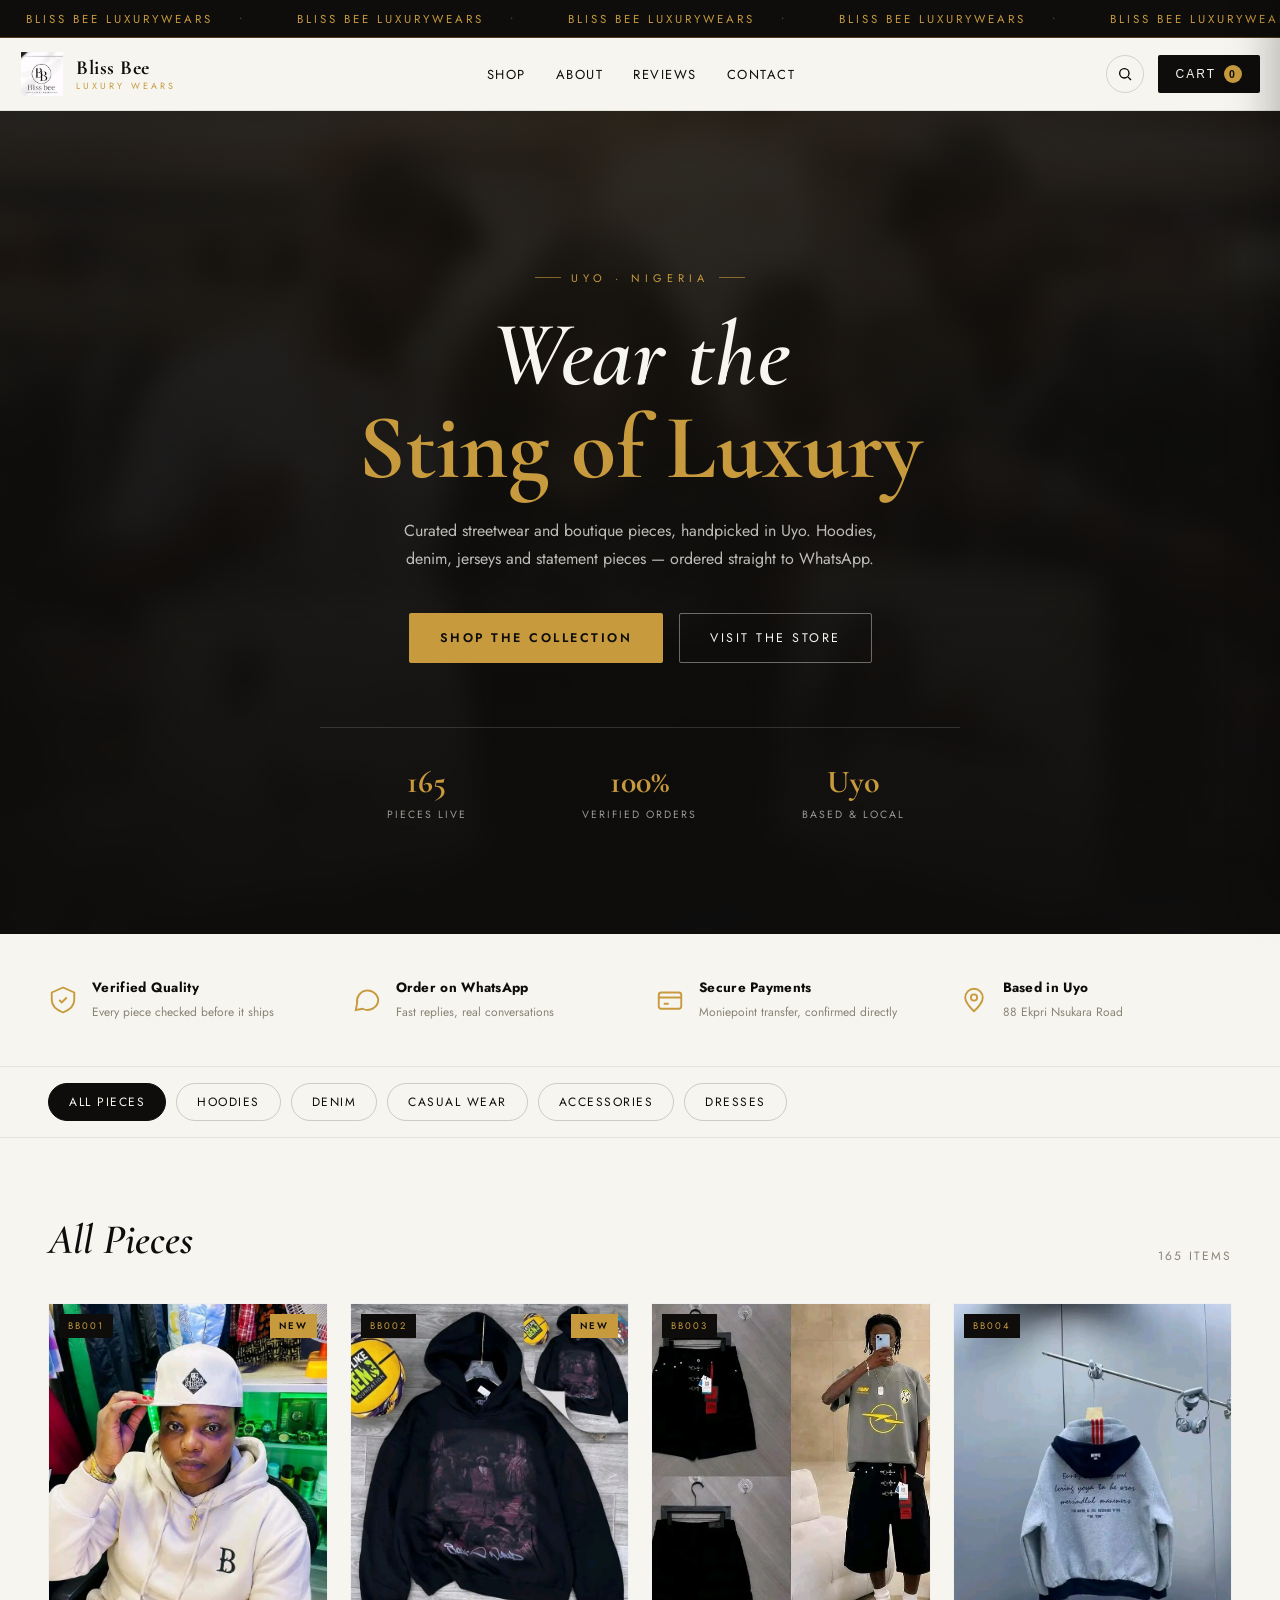
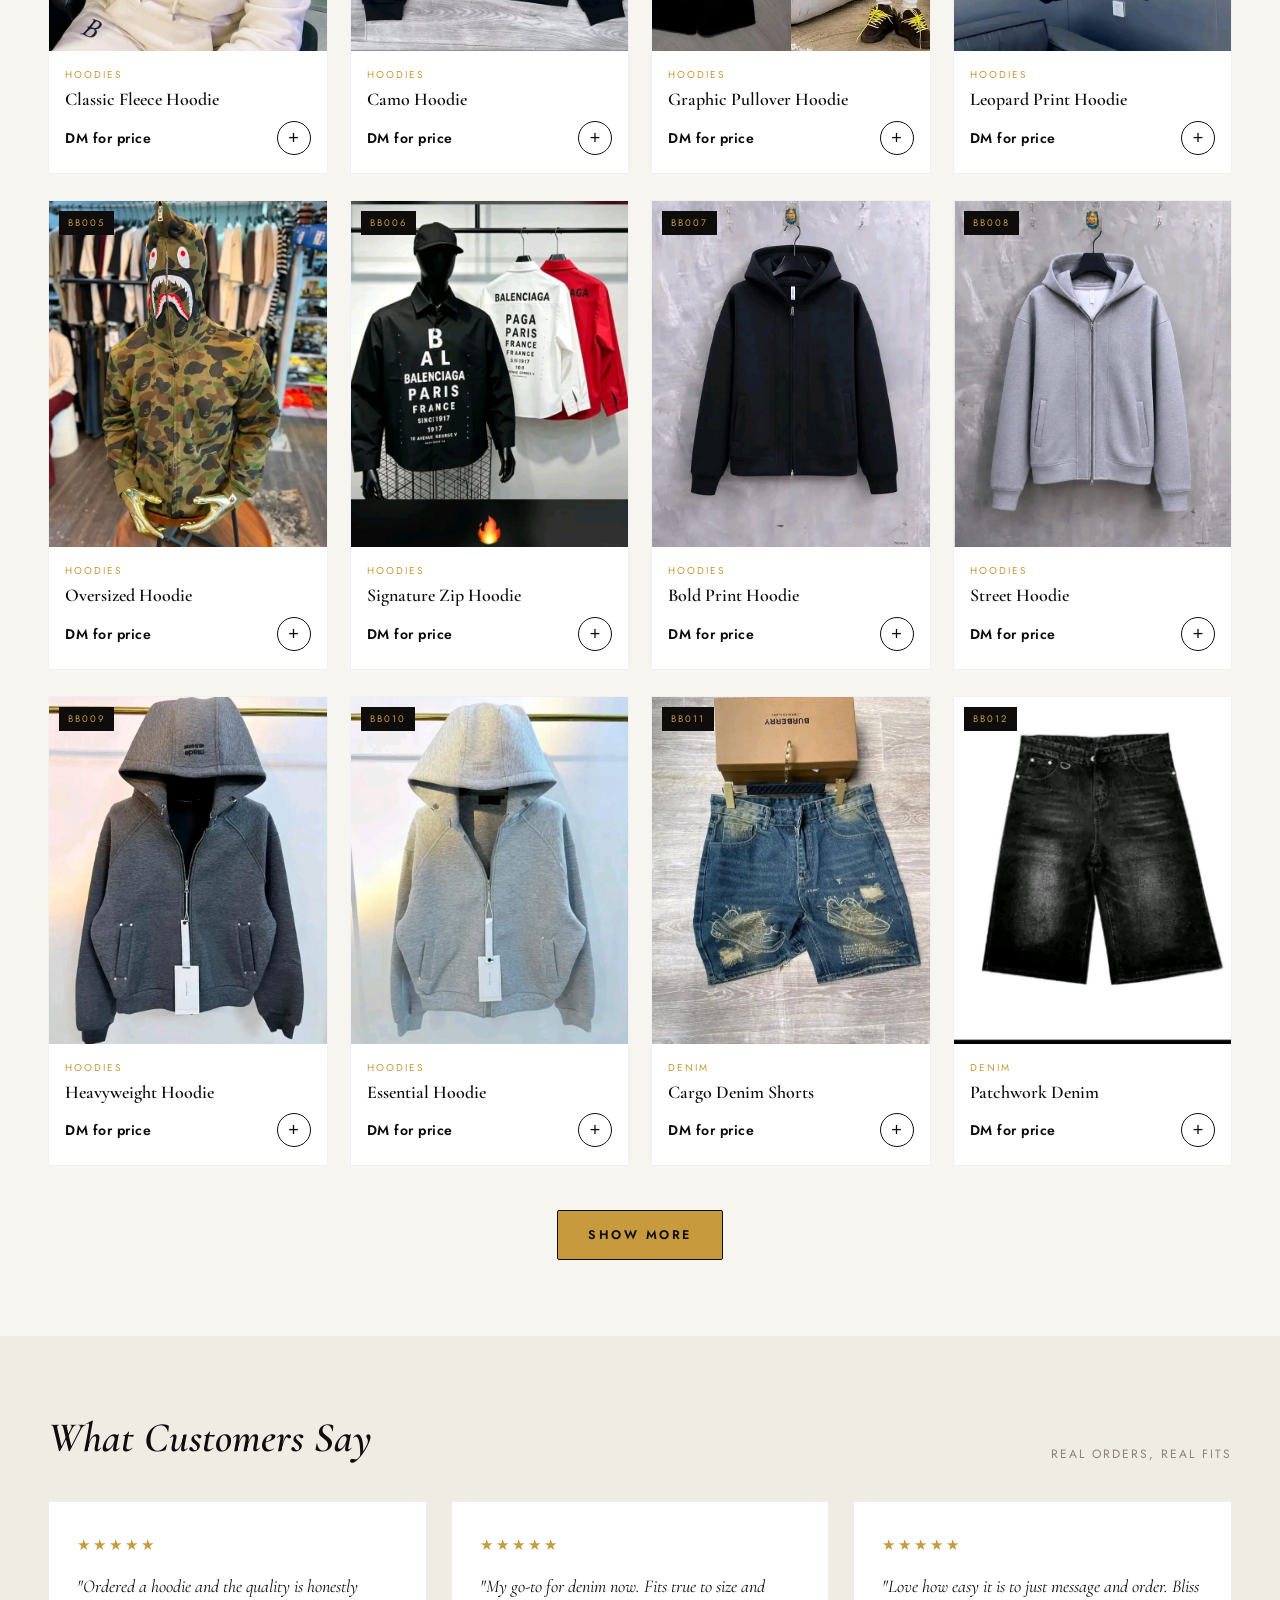
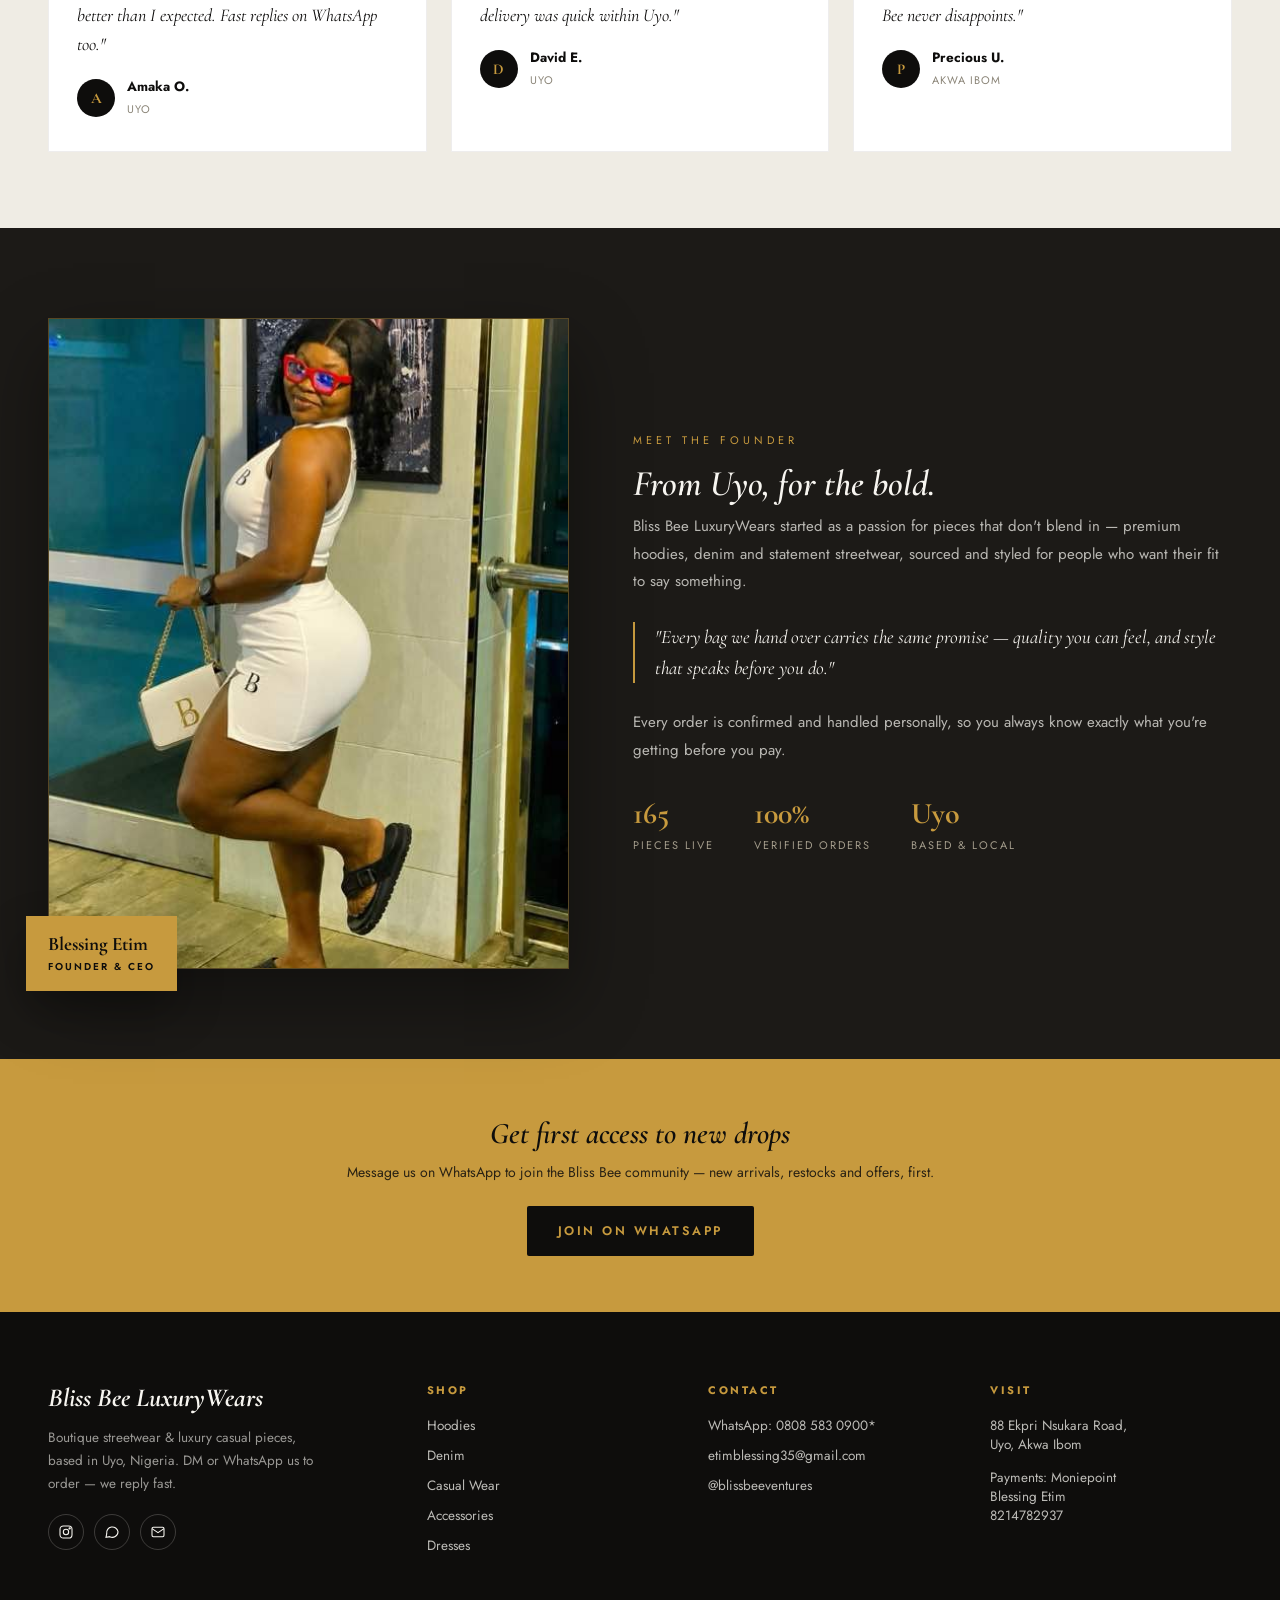
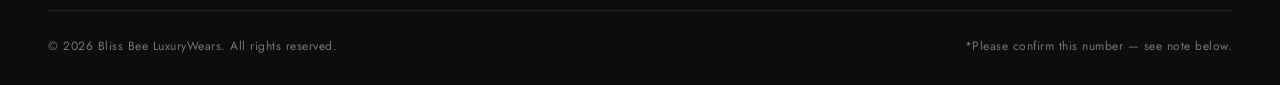
==== index.html @ 6f41b71b "Initial commit — Bliss Bee LuxuryWears site" ====
<!DOCTYPE html>
<html lang="en">
<head>
<meta charset="UTF-8">
<meta name="viewport" content="width=device-width, initial-scale=1.0">
<title>Bliss Bee LuxuryWears &mdash; Uyo</title>
<link rel="preconnect" href="https://fonts.googleapis.com">
<link rel="preconnect" href="https://fonts.gstatic.com" crossorigin>
<link href="https://fonts.googleapis.com/css2?family=Cormorant+Garamond:ital,wght@0,500;0,600;0,700;1,500;1,600&family=Jost:wght@300;400;500;600;700&display=swap" rel="stylesheet">
<style>
  :root{
    --ink:#0E0D0C;
    --charcoal:#1C1A17;
    --bone:#F7F5F0;
    --bone-dim:#EFECE4;
    --gold:#C79A3E;
    --gold-soft:#EFE1BC;
    --gold-bright:#E4C177;
    --sting:#A6362A;
    --line: rgba(199,154,62,0.35);
    --shadow: 0 20px 45px rgba(0,0,0,0.28);
    --shadow-lg: 0 30px 70px rgba(0,0,0,0.4);
    --serif: 'Cormorant Garamond', serif;
    --sans: 'Jost', sans-serif;
  }
  *{box-sizing:border-box; margin:0; padding:0;}
  html{scroll-behavior:smooth;}
  body{
    font-family: var(--sans);
    background: var(--bone);
    color: var(--ink);
    -webkit-font-smoothing: antialiased;
  }
  a{color:inherit; text-decoration:none;}
  img{display:block; max-width:100%;}
  .container{max-width:1240px; margin:0 auto; padding:0 28px;}
  ::selection{background:var(--gold); color:var(--ink);}

  .reveal{opacity:0; transform:translateY(26px); transition:opacity .7s ease, transform .7s ease;}
  .reveal.in{opacity:1; transform:none;}
  @media (prefers-reduced-motion: reduce){ .reveal{opacity:1; transform:none; transition:none;} }

  /* ---------- marquee ---------- */
  .marquee{
    background: var(--ink); color: var(--gold); overflow:hidden; white-space:nowrap;
    border-bottom:1px solid var(--line); position:relative; height:38px; display:flex; align-items:center;
  }
  .marquee__track{ display:inline-flex; animation: scroll 32s linear infinite; }
  .marquee__track span{
    font-size:11.5px; letter-spacing:3px; text-transform:uppercase; padding:0 26px;
    display:inline-flex; align-items:center; gap:26px;
  }
  .marquee__track span::after{content:"\2022"; color:var(--gold); opacity:.6;}
  @keyframes scroll{0%{transform:translateX(0);} 100%{transform:translateX(-50%);}}
  @media (prefers-reduced-motion: reduce){ .marquee__track{animation:none;} }

  /* ---------- header ---------- */
  header{
    position:sticky; top:0; z-index:50;
    background: rgba(247,245,240,0.92); backdrop-filter: blur(10px);
    border-bottom:1px solid rgba(14,13,12,0.08);
  }
  .nav{ display:flex; align-items:center; justify-content:space-between; padding:14px 0; gap:20px; }
  .brand{ display:flex; align-items:center; gap:12px; }
  .brand img{height:44px; width:44px; object-fit:contain;}
  .brand-text{display:flex; flex-direction:column; line-height:1;}
  .brand-text b{ font-family:var(--serif); font-weight:700; font-size:20px; letter-spacing:.5px; }
  .brand-text small{ font-size:9px; letter-spacing:3px; text-transform:uppercase; color:var(--gold); margin-top:3px; }
  .nav-links{ display:flex; gap:30px; list-style:none; font-size:13px; letter-spacing:1.5px; text-transform:uppercase; }
  .nav-links a{position:relative; padding-bottom:4px;}
  .nav-links a::after{
    content:''; position:absolute; left:0; bottom:0; width:0; height:1px; background:var(--gold);
    transition:width .25s ease;
  }
  .nav-links a:hover::after{width:100%;}
  .nav-actions{display:flex; align-items:center; gap:14px;}
  .icon-btn{
    background:none; border:1px solid rgba(14,13,12,0.15); width:38px; height:38px; border-radius:50%;
    display:flex; align-items:center; justify-content:center; cursor:pointer; transition:all .2s ease;
  }
  .icon-btn:hover{border-color:var(--gold); color:var(--gold);}
  .cart-btn{
    position:relative; display:flex; align-items:center; gap:8px;
    background:var(--ink); color:var(--bone); border:none;
    padding:10px 18px; border-radius:2px; cursor:pointer;
    font-size:12px; letter-spacing:2px; text-transform:uppercase; transition: background .2s ease;
  }
  .cart-btn:hover{background:#2b2823;}
  .cart-count{
    background:var(--gold); color:var(--ink); font-weight:700; border-radius:50%;
    width:18px; height:18px; font-size:10.5px; display:flex; align-items:center; justify-content:center;
  }
  .menu-toggle{display:none; background:none; border:none; font-size:22px; cursor:pointer; color:var(--ink);}

  /* search bar */
  .search-bar{
    max-height:0; overflow:hidden; transition:max-height .3s ease; background:var(--ink);
  }
  .search-bar.open{max-height:70px;}
  .search-inner{display:flex; align-items:center; gap:12px; padding:14px 0;}
  .search-inner input{
    flex:1; background:none; border:none; border-bottom:1px solid rgba(247,245,240,0.3);
    color:var(--bone); font-family:var(--serif); font-style:italic; font-size:20px; padding:6px 2px;
  }
  .search-inner input::placeholder{color:rgba(247,245,240,0.4);}
  .search-inner input:focus{outline:none; border-color:var(--gold);}
  .search-inner button{background:none; border:none; color:var(--gold); font-size:13px; letter-spacing:1.5px; text-transform:uppercase; cursor:pointer;}

  /* ---------- hero ---------- */
  .hero{
    position:relative; color: var(--bone); padding:150px 0 110px; overflow:hidden; text-align:center;
    background: var(--ink);
  }
  .hero-bg{
    position:absolute; inset:0; background-size:cover; background-position:center 30%;
    opacity:.55; filter:saturate(0.9);
  }
  .hero-scrim{
    position:absolute; inset:0;
    background: linear-gradient(180deg, rgba(14,13,12,0.55) 0%, rgba(14,13,12,0.78) 55%, rgba(14,13,12,0.96) 100%),
                radial-gradient(circle at 50% 0%, rgba(199,154,62,0.16), transparent 55%);
  }
  .hero-content{position:relative;}
  .hero-eyebrow{
    font-size:11px; letter-spacing:5px; text-transform:uppercase; color:var(--gold); margin-bottom:22px;
    display:inline-flex; align-items:center; gap:10px;
  }
  .hero-eyebrow::before, .hero-eyebrow::after{content:''; width:26px; height:1px; background:var(--gold); opacity:.6;}
  .hero h1{
    font-family:var(--serif); font-weight:600; font-style:italic; font-size:clamp(44px, 8.5vw, 92px);
    line-height:1.02; margin-bottom:22px;
  }
  .hero h1 em{ font-style:normal; font-weight:700; color:var(--gold); display:block; }
  .hero p{ max-width:500px; margin:0 auto 40px; color:rgba(247,245,240,0.75); font-size:16px; line-height:1.75; }
  .hero-cta{ display:inline-flex; gap:16px; flex-wrap:wrap; justify-content:center; margin-bottom:64px; }
  .btn{
    display:inline-flex; align-items:center; gap:10px; padding:15px 30px; font-size:12.5px;
    letter-spacing:2.5px; text-transform:uppercase; border-radius:2px; cursor:pointer;
    border:1px solid transparent; transition:all .25s ease; font-family:var(--sans);
  }
  .btn-gold{background:var(--gold); color:var(--ink); font-weight:600;}
  .btn-gold:hover{background:var(--gold-bright); transform:translateY(-2px); box-shadow:0 12px 30px rgba(199,154,62,0.35);}
  .btn-ghost{border-color:rgba(247,245,240,0.4); color:var(--bone);}
  .btn-ghost:hover{border-color:var(--gold); color:var(--gold);}

  .hero-stats{
    display:flex; justify-content:center; gap:0; flex-wrap:wrap; max-width:640px; margin:0 auto;
    border-top:1px solid rgba(247,245,240,0.15); padding-top:34px;
  }
  .hero-stats div{ flex:1; min-width:140px; padding:0 18px; }
  .hero-stats b{ display:block; font-family:var(--serif); font-size:32px; color:var(--gold); }
  .hero-stats span{ font-size:10.5px; letter-spacing:2px; text-transform:uppercase; color:rgba(247,245,240,0.6); }

  /* ---------- feature strip ---------- */
  .features{ background:var(--bone); border-bottom:1px solid rgba(14,13,12,0.08); padding:44px 0; }
  .feat-grid{ display:grid; grid-template-columns:repeat(4,1fr); gap:30px; }
  .feat{ display:flex; align-items:center; gap:14px; }
  .feat svg{ flex:0 0 auto; width:30px; height:30px; color:var(--gold); }
  .feat b{ display:block; font-size:13.5px; letter-spacing:.3px; margin-bottom:2px; }
  .feat span{ font-size:12px; color:#8a8477; }

  /* ---------- category strip ---------- */
  .cat-strip{ background:var(--bone); border-bottom:1px solid rgba(14,13,12,0.08); position:sticky; top:65px; z-index:40; }
  .cat-scroll{ display:flex; gap:10px; overflow-x:auto; padding:16px 0; scrollbar-width:none; }
  .cat-scroll::-webkit-scrollbar{display:none;}
  .pill{
    flex:0 0 auto; padding:9px 20px; border:1px solid rgba(14,13,12,0.18); border-radius:30px;
    font-size:12px; letter-spacing:1.5px; text-transform:uppercase; cursor:pointer; background:transparent;
    color:var(--ink); transition:all .2s ease; white-space:nowrap; font-family:var(--sans);
  }
  .pill.active, .pill:hover{background:var(--ink); border-color:var(--ink); color:var(--bone);}

  /* ---------- sections ---------- */
  .section{padding:76px 0;}
  .section-head{ display:flex; align-items:flex-end; justify-content:space-between; margin-bottom:38px; flex-wrap:wrap; gap:14px; }
  .section-head h2{ font-family:var(--serif); font-style:italic; font-weight:600; font-size:clamp(28px,4vw,42px); }
  .section-head span{ font-size:12px; letter-spacing:2px; text-transform:uppercase; color:#8a8477; }

  /* ---------- product grid ---------- */
  .grid{ display:grid; grid-template-columns:repeat(auto-fill, minmax(240px,1fr)); gap:26px 22px; }
  .card{
    background:#fff; position:relative; cursor:pointer; border:1px solid rgba(14,13,12,0.06);
    transition: transform .25s ease, box-shadow .25s ease;
  }
  .card:hover{transform:translateY(-6px); box-shadow:var(--shadow); border-color:var(--line);}
  .card-img{ aspect-ratio: 4/5; overflow:hidden; background:#eee; position:relative; }
  .card-img img{width:100%; height:100%; object-fit:cover; transition:transform .5s ease;}
  .card:hover .card-img img{transform:scale(1.06);}
  .tag{
    position:absolute; top:10px; left:10px; background:var(--ink); color:var(--gold); font-size:9.5px;
    letter-spacing:2px; padding:5px 9px; text-transform:uppercase;
  }
  .tag-new{
    position:absolute; top:10px; right:10px; background:var(--gold); color:var(--ink); font-size:9.5px;
    letter-spacing:2px; padding:5px 9px; text-transform:uppercase; font-weight:600;
  }
  .quick-view{
    position:absolute; bottom:0; left:0; right:0; background:rgba(14,13,12,0.88); color:var(--bone);
    text-align:center; padding:11px; font-size:11px; letter-spacing:2px; text-transform:uppercase;
    transform:translateY(100%); transition:transform .3s ease;
  }
  .card:hover .quick-view{transform:translateY(0);}
  .card-body{padding:16px 16px 18px;}
  .card-cat{font-size:10px; letter-spacing:2px; text-transform:uppercase; color:var(--gold); margin-bottom:6px;}
  .card-name{font-family:var(--serif); font-weight:600; font-size:18px; margin-bottom:10px; line-height:1.25;}
  .card-foot{display:flex; align-items:center; justify-content:space-between;}
  .price{font-size:14px; font-weight:600; letter-spacing:.5px;}
  .add-btn{
    border:1px solid var(--ink); background:none; color:var(--ink); width:34px; height:34px;
    border-radius:50%; font-size:18px; cursor:pointer; display:flex; align-items:center;
    justify-content:center; line-height:1; transition: all .2s ease;
  }
  .add-btn:hover{background:var(--ink); color:var(--bone);}
  .empty-msg{ grid-column:1/-1; text-align:center; padding:60px 20px; color:#8a8477; font-family:var(--serif); font-style:italic; font-size:20px; }
  .load-more-wrap{ text-align:center; margin-top:44px; }

  /* ---------- testimonials ---------- */
  .testimonials{ background:var(--bone-dim); }
  .test-grid{ display:grid; grid-template-columns:repeat(3,1fr); gap:24px; }
  .test-card{ background:#fff; padding:32px 28px; border:1px solid rgba(14,13,12,0.07); position:relative; }
  .stars{ color:var(--gold); font-size:15px; letter-spacing:3px; margin-bottom:16px; }
  .test-card p{ font-family:var(--serif); font-style:italic; font-size:18px; line-height:1.6; margin-bottom:18px; }
  .test-who{ display:flex; align-items:center; gap:12px; }
  .test-avatar{
    width:38px; height:38px; border-radius:50%; background:var(--ink); color:var(--gold);
    display:flex; align-items:center; justify-content:center; font-family:var(--serif); font-weight:700; font-size:15px;
  }
  .test-who b{display:block; font-size:13.5px;}
  .test-who span{font-size:11px; color:#8a8477; text-transform:uppercase; letter-spacing:1px;}

  /* ---------- about / CEO ---------- */
  .about{ background:var(--charcoal); color:var(--bone); padding:90px 0; }
  .about-grid{ display:grid; grid-template-columns:1fr 1.15fr; gap:64px; align-items:center; }
  .ceo-photo-wrap{ position:relative; }
  .ceo-photo{
    width:100%; aspect-ratio:4/5; object-fit:cover; border:1px solid var(--line);
    box-shadow: var(--shadow-lg);
  }
  .ceo-badge{
    position:absolute; bottom:-22px; left:-22px; background:var(--gold); color:var(--ink);
    padding:16px 22px; font-family:var(--serif); box-shadow:var(--shadow);
  }
  .ceo-badge b{display:block; font-size:19px;}
  .ceo-badge span{ font-size:10px; letter-spacing:2px; text-transform:uppercase; font-family:var(--sans); font-weight:600; }
  .about h3{font-family:var(--serif); font-style:italic; font-weight:600; font-size:36px; margin-bottom:8px;}
  .about .eyebrow{ font-size:11px; letter-spacing:4px; text-transform:uppercase; color:var(--gold); margin-bottom:14px; display:block; }
  .about p{color:rgba(247,245,240,0.72); line-height:1.85; font-size:15px; margin-bottom:16px;}
  .ceo-quote{
    border-left:2px solid var(--gold); padding-left:20px; margin:26px 0; font-family:var(--serif);
    font-style:italic; font-size:19px; line-height:1.6; color:var(--bone);
  }
  .about-stats{display:flex; gap:40px; margin-top:30px; flex-wrap:wrap;}
  .about-stats div b{display:block; font-family:var(--serif); font-size:30px; color:var(--gold);}
  .about-stats div span{font-size:11px; letter-spacing:2px; text-transform:uppercase; color:#a49d8c;}

  /* ---------- newsletter cta ---------- */
  .cta-strip{ background:var(--gold); color:var(--ink); padding:56px 0; text-align:center; }
  .cta-strip h3{ font-family:var(--serif); font-style:italic; font-weight:600; font-size:30px; margin-bottom:10px; }
  .cta-strip p{ font-size:14px; margin-bottom:24px; opacity:.85; }
  .cta-strip .btn-gold{ background:var(--ink); color:var(--gold); }
  .cta-strip .btn-gold:hover{ background:#2b2823; box-shadow:0 12px 30px rgba(14,13,12,0.3); }

  /* ---------- footer ---------- */
  footer{background:var(--ink); color:var(--bone); padding:70px 0 30px;}
  .footer-grid{ display:grid; grid-template-columns:1.4fr 1fr 1fr 1fr; gap:40px; padding-bottom:44px; border-bottom:1px solid rgba(247,245,240,0.1); }
  .footer-brand b{font-family:var(--serif); font-style:italic; font-size:26px;}
  .footer-brand p{color:rgba(247,245,240,0.6); font-size:13.5px; line-height:1.7; margin-top:14px; max-width:280px;}
  .social-row{ display:flex; gap:10px; margin-top:18px; }
  .social-row a{
    width:36px; height:36px; border:1px solid rgba(247,245,240,0.2); border-radius:50%;
    display:flex; align-items:center; justify-content:center; transition:all .2s ease;
  }
  .social-row a:hover{ border-color:var(--gold); color:var(--gold); }
  footer h4{font-size:11px; letter-spacing:2.5px; text-transform:uppercase; color:var(--gold); margin-bottom:18px;}
  footer ul{list-style:none;}
  footer li{margin-bottom:11px; font-size:13.5px; color:rgba(247,245,240,0.75);}
  footer li a:hover{color:var(--gold);}
  .foot-bottom{ padding-top:26px; display:flex; justify-content:space-between; flex-wrap:wrap; gap:10px; font-size:12px; color:rgba(247,245,240,0.45); letter-spacing:.5px; }

  /* ---------- cart drawer ---------- */
  .overlay{ position:fixed; inset:0; background:rgba(14,13,12,0.55); opacity:0; pointer-events:none; transition:opacity .3s ease; z-index:90; }
  .overlay.show{opacity:1; pointer-events:auto;}
  .drawer{
    position:fixed; top:0; right:0; height:100%; width:min(420px, 92vw); background:var(--bone); z-index:95;
    transform:translateX(100%); transition:transform .35s cubic-bezier(.4,0,.2,1);
    display:flex; flex-direction:column; box-shadow:-10px 0 40px rgba(0,0,0,0.25);
  }
  .drawer.show{transform:translateX(0);}
  .drawer-head{ display:flex; align-items:center; justify-content:space-between; padding:22px 24px; border-bottom:1px solid rgba(14,13,12,0.1); }
  .drawer-head h3{font-family:var(--serif); font-style:italic; font-size:24px;}
  .drawer-head button{background:none; border:none; font-size:24px; cursor:pointer; color:var(--ink);}
  .drawer-body{flex:1; overflow-y:auto; padding:18px 24px;}
  .cart-item{display:flex; gap:14px; padding:16px 0; border-bottom:1px solid rgba(14,13,12,0.08);}
  .cart-item img{width:70px; height:88px; object-fit:cover; flex:0 0 auto;}
  .ci-info{flex:1; display:flex; flex-direction:column; gap:6px;}
  .ci-info b{font-family:var(--serif); font-size:16px;}
  .ci-info .ci-cat{font-size:10px; letter-spacing:1.5px; text-transform:uppercase; color:var(--gold);}
  .qty-row{display:flex; align-items:center; gap:10px; margin-top:4px;}
  .qty-row button{ width:24px; height:24px; border:1px solid rgba(14,13,12,0.25); background:none; cursor:pointer; font-size:14px; border-radius:50%; }
  .remove-link{font-size:11px; text-decoration:underline; color:#8a8477; cursor:pointer; margin-top:6px;}
  .drawer-empty{padding:60px 10px; text-align:center; color:#8a8477;}
  .drawer-empty p{font-family:var(--serif); font-style:italic; font-size:20px; margin-bottom:8px;}
  .drawer-foot{padding:22px 24px; border-top:1px solid rgba(14,13,12,0.1);}
  .drawer-foot .row{display:flex; justify-content:space-between; margin-bottom:16px; font-size:14px;}
  .drawer-foot .row b{font-size:18px; font-family:var(--serif);}
  .drawer-foot .note{font-size:11.5px; color:#8a8477; margin-bottom:16px; line-height:1.6;}
  .checkout-btn{
    width:100%; background:#25D366; color:#fff; border:none; padding:15px; font-size:13px;
    letter-spacing:2px; text-transform:uppercase; border-radius:3px; cursor:pointer;
    display:flex; align-items:center; justify-content:center; gap:10px; font-family:var(--sans); font-weight:600;
  }
  .checkout-btn:hover{background:#1ebe5a;}

  /* ---------- quick view modal ---------- */
  .qv-overlay{
    position:fixed; inset:0; background:rgba(14,13,12,0.72); z-index:110; opacity:0; pointer-events:none;
    transition:opacity .3s ease; display:flex; align-items:center; justify-content:center; padding:24px;
  }
  .qv-overlay.show{opacity:1; pointer-events:auto;}
  .qv-modal{
    background:var(--bone); max-width:820px; width:100%; max-height:88vh; overflow:auto;
    display:grid; grid-template-columns:1fr 1fr; box-shadow:var(--shadow-lg); position:relative;
    transform:scale(.96); transition:transform .3s ease;
  }
  .qv-overlay.show .qv-modal{transform:scale(1);}
  .qv-modal img{width:100%; height:100%; object-fit:cover; min-height:320px;}
  .qv-info{padding:38px 34px; display:flex; flex-direction:column;}
  .qv-close{ position:absolute; top:16px; right:16px; background:rgba(14,13,12,0.8); color:var(--bone); border:none; width:34px; height:34px; border-radius:50%; font-size:20px; cursor:pointer; z-index:2;}
  .qv-cat{font-size:11px; letter-spacing:2px; text-transform:uppercase; color:var(--gold); margin-bottom:10px;}
  .qv-name{font-family:var(--serif); font-weight:600; font-size:30px; margin-bottom:14px; line-height:1.2;}
  .qv-price{font-size:20px; font-weight:600; margin-bottom:20px;}
  .qv-id{font-size:12px; color:#8a8477; margin-bottom:20px;}
  .qv-desc{font-size:14px; line-height:1.8; color:#5c584f; margin-bottom:28px;}
  .qv-actions{display:flex; gap:12px; margin-top:auto;}
  .qv-actions .btn{flex:1; justify-content:center; color:var(--ink); border-color:var(--ink);}
  .qv-actions .btn-gold{border-color:var(--gold);}

  /* back to top */
  .totop{
    position:fixed; bottom:26px; right:26px; width:46px; height:46px; border-radius:50%;
    background:var(--ink); color:var(--gold); border:none; cursor:pointer; z-index:60;
    display:flex; align-items:center; justify-content:center; font-size:18px; opacity:0; pointer-events:none;
    transition:opacity .3s ease, transform .2s ease; box-shadow:var(--shadow);
  }
  .totop.show{opacity:1; pointer-events:auto;}
  .totop:hover{transform:translateY(-3px);}

  @media (max-width: 860px){
    .nav-links{display:none;}
    .menu-toggle{display:block;}
    .about-grid{grid-template-columns:1fr; gap:60px;}
    .ceo-photo-wrap{max-width:320px; margin:0 auto;}
    .footer-grid{grid-template-columns:1fr 1fr; gap:30px;}
    .feat-grid{grid-template-columns:1fr 1fr;}
    .test-grid{grid-template-columns:1fr;}
    .qv-modal{grid-template-columns:1fr;}
    .qv-modal img{min-height:240px;}
  }
  @media (max-width: 480px){
    .footer-grid{grid-template-columns:1fr;}
    .grid{grid-template-columns:repeat(auto-fill, minmax(150px,1fr)); gap:14px;}
    .cat-strip{top:60px;}
    .feat-grid{grid-template-columns:1fr;}
  }
  :focus-visible{outline:2px solid var(--gold); outline-offset:2px;}
</style>
</head>
<body>

<div class="marquee"><div class="marquee__track" id="marqueeTrack"></div></div>

<header>
  <div class="container nav">
    <div class="brand">
      <img src="assets/logo.png" alt="Bliss Bee LuxuryWears logo">
      <div class="brand-text"><b>Bliss Bee</b><small>Luxury Wears</small></div>
    </div>
    <ul class="nav-links">
      <li><a href="#shop">Shop</a></li>
      <li><a href="#about">About</a></li>
      <li><a href="#testimonials">Reviews</a></li>
      <li><a href="#contact">Contact</a></li>
    </ul>
    <div class="nav-actions">
      <button class="icon-btn" id="searchToggle" aria-label="Search">
        <svg width="16" height="16" viewBox="0 0 24 24" fill="none" stroke="currentColor" stroke-width="2"><circle cx="11" cy="11" r="7"/><path d="m21 21-4.3-4.3"/></svg>
      </button>
      <button class="cart-btn" id="cartOpenBtn">Cart <span class="cart-count" id="cartCount">0</span></button>
      <button class="menu-toggle" id="menuToggle" aria-label="Menu">&#9776;</button>
    </div>
  </div>
  <div class="search-bar" id="searchBar">
    <div class="container search-inner">
      <input type="text" id="searchInput" placeholder="Search hoodies, denim, dresses...">
      <button id="searchClose">Close</button>
    </div>
  </div>
</header>

<section class="hero">
  <div class="hero-bg" style="background-image:url('assets/brand/hero-bg.jpg');"></div>
  <div class="hero-scrim"></div>
  <div class="container hero-content">
    <div class="hero-eyebrow">Uyo &middot; Nigeria</div>
    <h1>Wear the<br><em>Sting of Luxury</em></h1>
    <p>Curated streetwear and boutique pieces, handpicked in Uyo. Hoodies, denim, jerseys and statement pieces &mdash; ordered straight to WhatsApp.</p>
    <div class="hero-cta">
      <a href="#shop" class="btn btn-gold">Shop the Collection</a>
      <a href="#contact" class="btn btn-ghost">Visit the Store</a>
    </div>
    <div class="hero-stats">
      <div><b id="statProductsHero">0</b><span>Pieces Live</span></div>
      <div><b>100%</b><span>Verified Orders</span></div>
      <div><b>Uyo</b><span>Based &amp; Local</span></div>
    </div>
  </div>
</section>

<section class="features">
  <div class="container feat-grid">
    <div class="feat">
      <svg viewBox="0 0 24 24" fill="none" stroke="currentColor" stroke-width="1.5"><path d="M12 2 3 6v6c0 5 4 8 9 10 5-2 9-5 9-10V6z"/><path d="m9 12 2 2 4-4"/></svg>
      <div><b>Verified Quality</b><span>Every piece checked before it ships</span></div>
    </div>
    <div class="feat">
      <svg viewBox="0 0 24 24" fill="none" stroke="currentColor" stroke-width="1.5"><path d="M21 11.5a8.5 8.5 0 0 1-12.4 7.5L3 20l1.1-5.5A8.5 8.5 0 1 1 21 11.5z"/></svg>
      <div><b>Order on WhatsApp</b><span>Fast replies, real conversations</span></div>
    </div>
    <div class="feat">
      <svg viewBox="0 0 24 24" fill="none" stroke="currentColor" stroke-width="1.5"><rect x="3" y="6" width="18" height="13" rx="2"/><path d="M3 10h18M7 15h4"/></svg>
      <div><b>Secure Payments</b><span>Moniepoint transfer, confirmed directly</span></div>
    </div>
    <div class="feat">
      <svg viewBox="0 0 24 24" fill="none" stroke="currentColor" stroke-width="1.5"><path d="M12 21s-7-6.2-7-11a7 7 0 0 1 14 0c0 4.8-7 11-7 11z"/><circle cx="12" cy="10" r="2.5"/></svg>
      <div><b>Based in Uyo</b><span>88 Ekpri Nsukara Road</span></div>
    </div>
  </div>
</section>

<div class="cat-strip">
  <div class="container"><div class="cat-scroll" id="catScroll"></div></div>
</div>

<section class="section" id="shop">
  <div class="container">
    <div class="section-head reveal">
      <h2 id="shopTitle">All Pieces</h2>
      <span id="shopCount">0 items</span>
    </div>
    <div class="grid" id="productGrid"></div>
    <div class="load-more-wrap" id="loadMoreWrap" style="display:none;">
      <button class="btn btn-gold" id="loadMoreBtn" style="color:var(--ink); border-color:var(--ink);">Show More</button>
    </div>
  </div>
</section>

<section class="section testimonials" id="testimonials">
  <div class="container">
    <div class="section-head reveal">
      <h2>What Customers Say</h2>
      <span>Real orders, real fits</span>
    </div>
    <div class="test-grid" id="testGrid"></div>
  </div>
</section>

<section class="about" id="about">
  <div class="container about-grid">
    <div class="ceo-photo-wrap reveal">
      <img class="ceo-photo" src="assets/brand/ceo.jpg" alt="Founder of Bliss Bee LuxuryWears">
      <div class="ceo-badge"><b>Blessing Etim</b><span>Founder &amp; CEO</span></div>
    </div>
    <div class="reveal">
      <span class="eyebrow">Meet the Founder</span>
      <h3>From Uyo, for the bold.</h3>
      <p>Bliss Bee LuxuryWears started as a passion for pieces that don't blend in &mdash; premium hoodies, denim and statement streetwear, sourced and styled for people who want their fit to say something.</p>
      <div class="ceo-quote">"Every bag we hand over carries the same promise &mdash; quality you can feel, and style that speaks before you do."</div>
      <p>Every order is confirmed and handled personally, so you always know exactly what you're getting before you pay.</p>
      <div class="about-stats">
        <div><b id="statProducts">0</b><span>Pieces Live</span></div>
        <div><b>100%</b><span>Verified Orders</span></div>
        <div><b>Uyo</b><span>Based &amp; Local</span></div>
      </div>
    </div>
  </div>
</section>

<section class="cta-strip">
  <div class="container">
    <h3>Get first access to new drops</h3>
    <p>Message us on WhatsApp to join the Bliss Bee community &mdash; new arrivals, restocks and offers, first.</p>
    <a href="https://wa.me/2348085830900" target="_blank" rel="noopener" class="btn btn-gold">Join on WhatsApp</a>
  </div>
</section>

<footer id="contact">
  <div class="container">
    <div class="footer-grid">
      <div class="footer-brand">
        <b>Bliss Bee LuxuryWears</b>
        <p>Boutique streetwear &amp; luxury casual pieces, based in Uyo, Nigeria. DM or WhatsApp us to order &mdash; we reply fast.</p>
        <div class="social-row">
          <a href="https://instagram.com/blissbeeventures" target="_blank" rel="noopener" aria-label="Instagram">
            <svg width="16" height="16" viewBox="0 0 24 24" fill="none" stroke="currentColor" stroke-width="1.6"><rect x="3" y="3" width="18" height="18" rx="5"/><circle cx="12" cy="12" r="4"/><circle cx="17.5" cy="6.5" r="1"/></svg>
          </a>
          <a href="https://wa.me/2348085830900" target="_blank" rel="noopener" aria-label="WhatsApp">
            <svg width="16" height="16" viewBox="0 0 24 24" fill="none" stroke="currentColor" stroke-width="1.6"><path d="M21 11.5a8.5 8.5 0 0 1-12.4 7.5L3 20l1.1-5.5A8.5 8.5 0 1 1 21 11.5z"/></svg>
          </a>
          <a href="mailto:etimblessing35@gmail.com" aria-label="Email">
            <svg width="16" height="16" viewBox="0 0 24 24" fill="none" stroke="currentColor" stroke-width="1.6"><rect x="3" y="5" width="18" height="14" rx="2"/><path d="m3 7 9 6 9-6"/></svg>
          </a>
        </div>
      </div>
      <div><h4>Shop</h4><ul id="footerCats"></ul></div>
      <div>
        <h4>Contact</h4>
        <ul>
          <li><a href="https://wa.me/2348085830900" target="_blank" rel="noopener">WhatsApp: 0808 583 0900*</a></li>
          <li><a href="mailto:etimblessing35@gmail.com">etimblessing35@gmail.com</a></li>
          <li><a href="https://instagram.com/blissbeeventures" target="_blank" rel="noopener">@blissbeeventures</a></li>
        </ul>
      </div>
      <div>
        <h4>Visit</h4>
        <ul>
          <li>88 Ekpri Nsukara Road,<br>Uyo, Akwa Ibom</li>
          <li style="margin-top:14px;">Payments: Moniepoint<br>Blessing Etim<br>8214782937</li>
        </ul>
      </div>
    </div>
    <div class="foot-bottom container" style="padding-left:0;padding-right:0;">
      <span>&copy; <span id="year"></span> Bliss Bee LuxuryWears. All rights reserved.</span>
      <span>*Please confirm this number &mdash; see note below.</span>
    </div>
  </div>
</footer>

<div class="overlay" id="overlay"></div>
<div class="drawer" id="cartDrawer">
  <div class="drawer-head"><h3>Your Bag</h3><button id="cartCloseBtn" aria-label="Close cart">&times;</button></div>
  <div class="drawer-body" id="cartBody"></div>
  <div class="drawer-foot" id="cartFoot" style="display:none;">
    <div class="row"><span>Subtotal</span><b id="cartTotal">&#8358;0</b></div>
    <div class="note">Prices confirmed on WhatsApp before payment. Payment via Moniepoint transfer to Blessing Etim &mdash; details sent after you confirm your order.</div>
    <button class="checkout-btn" id="checkoutBtn">Checkout via WhatsApp</button>
  </div>
</div>

<div class="qv-overlay" id="qvOverlay">
  <div class="qv-modal" id="qvModal"></div>
</div>

<button class="totop" id="toTop" aria-label="Back to top">&uarr;</button>

<script>
const PRODUCTS = [{"id":"BB001","category":"hoodies","name":"Classic Fleece Hoodie","image":"assets/products/hoodies/1784053810839.jpg","price":0},{"id":"BB002","category":"hoodies","name":"Camo Hoodie","image":"assets/products/hoodies/1784053861417.jpg","price":0},{"id":"BB003","category":"hoodies","name":"Graphic Pullover Hoodie","image":"assets/products/hoodies/1784054088856.jpg","price":0},{"id":"BB004","category":"hoodies","name":"Leopard Print Hoodie","image":"assets/products/hoodies/1784054102726.jpg","price":0},{"id":"BB005","category":"hoodies","name":"Oversized Hoodie","image":"assets/products/hoodies/1784054111531.jpg","price":0},{"id":"BB006","category":"hoodies","name":"Signature Zip Hoodie","image":"assets/products/hoodies/1784054222245.jpg","price":0},{"id":"BB007","category":"hoodies","name":"Bold Print Hoodie","image":"assets/products/hoodies/1784054226927.jpg","price":0},{"id":"BB008","category":"hoodies","name":"Street Hoodie","image":"assets/products/hoodies/1784054345460.jpg","price":0},{"id":"BB009","category":"hoodies","name":"Heavyweight Hoodie","image":"assets/products/hoodies/1784054353278.jpg","price":0},{"id":"BB010","category":"hoodies","name":"Essential Hoodie","image":"assets/products/hoodies/1784054378807.jpg","price":0},{"id":"BB011","category":"jeans","name":"Cargo Denim Shorts","image":"assets/products/jeans/1784053756669.jpg","price":0},{"id":"BB012","category":"jeans","name":"Patchwork Denim","image":"assets/products/jeans/1784053758738.jpg","price":0},{"id":"BB013","category":"jeans","name":"Denim Overalls","image":"assets/products/jeans/1784053760677.jpg","price":0},{"id":"BB014","category":"jeans","name":"Light Wash Jeans","image":"assets/products/jeans/1784053762879.jpg","price":0},{"id":"BB015","category":"jeans","name":"Studded Denim","image":"assets/products/jeans/1784053770417.jpg","price":0},{"id":"BB016","category":"jeans","name":"Black Denim Shorts","image":"assets/products/jeans/1784053772708.jpg","price":0},{"id":"BB017","category":"jeans","name":"Vintage Wash Jeans","image":"assets/products/jeans/1784053784284.jpg","price":0},{"id":"BB018","category":"jeans","name":"Relaxed Fit Denim","image":"assets/products/jeans/1784053841714.jpg","price":0},{"id":"BB019","category":"jeans","name":"Faded Denim Shorts","image":"assets/products/jeans/1784053846793.jpg","price":0},{"id":"BB020","category":"jeans","name":"Ripped Denim Shorts","image":"assets/products/jeans/1784053890027.jpg","price":0},{"id":"BB021","category":"jeans","name":"Distressed Denim Shorts","image":"assets/products/jeans/1784053896543.jpg","price":0},{"id":"BB022","category":"jeans","name":"Bootcut Denim","image":"assets/products/jeans/1784053900358.jpg","price":0},{"id":"BB023","category":"jeans","name":"Baggy Denim","image":"assets/products/jeans/1784053921299.jpg","price":0},{"id":"BB024","category":"jeans","name":"Straight Leg Denim","image":"assets/products/jeans/1784054051759.jpg","price":0},{"id":"BB025","category":"jeans","name":"Washed Denim Shorts","image":"assets/products/jeans/1784054152780.jpg","price":0},{"id":"BB026","category":"jeans","name":"Boyfriend Fit Jeans","image":"assets/products/jeans/1784054256203.jpg","price":0},{"id":"BB027","category":"jeans","name":"Vintage Denim Shorts","image":"assets/products/jeans/1784054258308.jpg","price":0},{"id":"BB028","category":"jeans","name":"Stone Wash Jeans","image":"assets/products/jeans/1784054290538.jpg","price":0},{"id":"BB029","category":"jeans","name":"Flared Denim","image":"assets/products/jeans/1784054298479.jpg","price":0},{"id":"BB030","category":"jeans","name":"Classic Straight Jeans","image":"assets/products/jeans/1784054302583.jpg","price":0},{"id":"BB031","category":"jeans","name":"Slim Fit Denim","image":"assets/products/jeans/1784054304577.jpg","price":0},{"id":"BB032","category":"jeans","name":"Grey Wash Jeans","image":"assets/products/jeans/1784054340762.jpg","price":0},{"id":"BB033","category":"casual","name":"Chore Jacket","image":"assets/products/casual/1772723892352.jpg","price":0},{"id":"BB034","category":"casual","name":"Classic Polo Shirt","image":"assets/products/casual/1779313074285.jpg","price":0},{"id":"BB035","category":"casual","name":"Vintage Jersey","image":"assets/products/casual/1779508354180.jpg","price":0},{"id":"BB036","category":"casual","name":"Sweatpants","image":"assets/products/casual/1779508385180.jpg","price":0},{"id":"BB037","category":"casual","name":"Track Jacket","image":"assets/products/casual/1779508401926.jpg","price":0},{"id":"BB038","category":"casual","name":"Bliss Bee Signature Tee","image":"assets/products/casual/1779849234498.jpg","price":0},{"id":"BB039","category":"casual","name":"Two-Piece Set","image":"assets/products/casual/1784053754465.jpg","price":0},{"id":"BB040","category":"casual","name":"Colorblock Tee","image":"assets/products/casual/1784053765306.jpg","price":0},{"id":"BB041","category":"casual","name":"Knit Polo","image":"assets/products/casual/1784053767466.jpg","price":0},{"id":"BB042","category":"casual","name":"Checkered Joggers","image":"assets/products/casual/1784053774861.jpg","price":0},{"id":"BB043","category":"casual","name":"Button-Up Shirt","image":"assets/products/casual/1784053786656.jpg","price":0},{"id":"BB044","category":"casual","name":"Statement Shirt","image":"assets/products/casual/1784053788849.jpg","price":0},{"id":"BB045","category":"casual","name":"Cargo Shorts","image":"assets/products/casual/1784053791190.jpg","price":0},{"id":"BB046","category":"casual","name":"Relaxed Tank Top","image":"assets/products/casual/1784053793745.jpg","price":0},{"id":"BB047","category":"casual","name":"Wide Leg Trousers","image":"assets/products/casual/1784053795740.jpg","price":0},{"id":"BB048","category":"casual","name":"Puffer Vest","image":"assets/products/casual/1784053797769.jpg","price":0},{"id":"BB049","category":"casual","name":"Oversized Tee","image":"assets/products/casual/1784053799844.jpg","price":0},{"id":"BB050","category":"casual","name":"Bomber Jacket","image":"assets/products/casual/1784053802865.jpg","price":0},{"id":"BB051","category":"casual","name":"Racer Jacket","image":"assets/products/casual/1784053805996.jpg","price":0},{"id":"BB052","category":"casual","name":"Sweatshirt","image":"assets/products/casual/1784053808173.jpg","price":0},{"id":"BB053","category":"casual","name":"Striped Tee","image":"assets/products/casual/1784053812995.jpg","price":0},{"id":"BB054","category":"casual","name":"Cardigan","image":"assets/products/casual/1784053815064.jpg","price":0},{"id":"BB055","category":"casual","name":"Windbreaker","image":"assets/products/casual/1784053826698.jpg","price":0},{"id":"BB056","category":"casual","name":"Camo Shorts","image":"assets/products/casual/1784053831230.jpg","price":0},{"id":"BB057","category":"casual","name":"Boxy Fit Tee","image":"assets/products/casual/1784053833388.jpg","price":0},{"id":"BB058","category":"casual","name":"Retro Football Jersey","image":"assets/products/casual/1784053852573.jpg","price":0},{"id":"BB059","category":"casual","name":"Cropped Tee","image":"assets/products/casual/1784053855303.jpg","price":0},{"id":"BB060","category":"casual","name":"Athletic Shorts","image":"assets/products/casual/1784053857418.jpg","price":0},{"id":"BB061","category":"casual","name":"Matching Tracksuit Set","image":"assets/products/casual/1784053859482.jpg","price":0},{"id":"BB062","category":"casual","name":"Graphic Print Tee","image":"assets/products/casual/1784053863540.jpg","price":0},{"id":"BB063","category":"casual","name":"Chore Jacket II","image":"assets/products/casual/1784053865703.jpg","price":0},{"id":"BB064","category":"casual","name":"Classic Polo Shirt II","image":"assets/products/casual/1784053874172.jpg","price":0},{"id":"BB065","category":"casual","name":"Vintage Jersey II","image":"assets/products/casual/1784053876197.jpg","price":0},{"id":"BB066","category":"casual","name":"Sweatpants II","image":"assets/products/casual/1784053878299.jpg","price":0},{"id":"BB067","category":"casual","name":"Track Jacket II","image":"assets/products/casual/1784053884113.jpg","price":0},{"id":"BB068","category":"casual","name":"Bliss Bee Signature Tee II","image":"assets/products/casual/1784053886110.jpg","price":0},{"id":"BB069","category":"casual","name":"Two-Piece Set II","image":"assets/products/casual/1784053892220.jpg","price":0},{"id":"BB070","category":"casual","name":"Colorblock Tee II","image":"assets/products/casual/1784053894518.jpg","price":0},{"id":"BB071","category":"casual","name":"Knit Polo II","image":"assets/products/casual/1784053898466.jpg","price":0},{"id":"BB072","category":"casual","name":"Checkered Joggers II","image":"assets/products/casual/1784053923074.jpg","price":0},{"id":"BB073","category":"casual","name":"Button-Up Shirt II","image":"assets/products/casual/1784053936025.jpg","price":0},{"id":"BB074","category":"casual","name":"Statement Shirt II","image":"assets/products/casual/1784053939137.jpg","price":0},{"id":"BB075","category":"casual","name":"Cargo Shorts II","image":"assets/products/casual/1784054015529.jpg","price":0},{"id":"BB076","category":"casual","name":"Relaxed Tank Top II","image":"assets/products/casual/1784054019402.jpg","price":0},{"id":"BB077","category":"casual","name":"Wide Leg Trousers II","image":"assets/products/casual/1784054047559.jpg","price":0},{"id":"BB078","category":"casual","name":"Puffer Vest II","image":"assets/products/casual/1784054049812.jpg","price":0},{"id":"BB079","category":"casual","name":"Oversized Tee II","image":"assets/products/casual/1784054056249.jpg","price":0},{"id":"BB080","category":"casual","name":"Bomber Jacket II","image":"assets/products/casual/1784054071934.jpg","price":0},{"id":"BB081","category":"casual","name":"Racer Jacket II","image":"assets/products/casual/1784054074130.jpg","price":0},{"id":"BB082","category":"casual","name":"Sweatshirt II","image":"assets/products/casual/1784054078236.jpg","price":0},{"id":"BB083","category":"casual","name":"Striped Tee II","image":"assets/products/casual/1784054086864.jpg","price":0},{"id":"BB084","category":"casual","name":"Cardigan II","image":"assets/products/casual/1784054091113.jpg","price":0},{"id":"BB085","category":"casual","name":"Windbreaker II","image":"assets/products/casual/1784054100695.jpg","price":0},{"id":"BB086","category":"casual","name":"Camo Shorts II","image":"assets/products/casual/1784054104618.jpg","price":0},{"id":"BB087","category":"casual","name":"Boxy Fit Tee II","image":"assets/products/casual/1784054107174.jpg","price":0},{"id":"BB088","category":"casual","name":"Retro Football Jersey II","image":"assets/products/casual/1784054109332.jpg","price":0},{"id":"BB089","category":"casual","name":"Cropped Tee II","image":"assets/products/casual/1784054113442.jpg","price":0},{"id":"BB090","category":"casual","name":"Athletic Shorts II","image":"assets/products/casual/1784054115873.jpg","price":0},{"id":"BB091","category":"casual","name":"Matching Tracksuit Set II","image":"assets/products/casual/1784054118273.jpg","price":0},{"id":"BB092","category":"casual","name":"Graphic Print Tee II","image":"assets/products/casual/1784054150387.jpg","price":0},{"id":"BB093","category":"casual","name":"Chore Jacket III","image":"assets/products/casual/1784054154782.jpg","price":0},{"id":"BB094","category":"casual","name":"Classic Polo Shirt III","image":"assets/products/casual/1784054158260.jpg","price":0},{"id":"BB095","category":"casual","name":"Vintage Jersey III","image":"assets/products/casual/1784054160181.jpg","price":0},{"id":"BB096","category":"casual","name":"Sweatpants III","image":"assets/products/casual/1784054194406.jpg","price":0},{"id":"BB097","category":"casual","name":"Track Jacket III","image":"assets/products/casual/1784054205626.jpg","price":0},{"id":"BB098","category":"casual","name":"Bliss Bee Signature Tee III","image":"assets/products/casual/1784054208019.jpg","price":0},{"id":"BB099","category":"casual","name":"Two-Piece Set III","image":"assets/products/casual/1784054213260.jpg","price":0},{"id":"BB100","category":"casual","name":"Colorblock Tee III","image":"assets/products/casual/1784054216258.jpg","price":0},{"id":"BB101","category":"casual","name":"Knit Polo III","image":"assets/products/casual/1784054225118.jpg","price":0},{"id":"BB102","category":"casual","name":"Checkered Joggers III","image":"assets/products/casual/1784054228985.jpg","price":0},{"id":"BB103","category":"casual","name":"Button-Up Shirt III","image":"assets/products/casual/1784054234362.jpg","price":0},{"id":"BB104","category":"casual","name":"Statement Shirt III","image":"assets/products/casual/1784054249578.jpg","price":0},{"id":"BB105","category":"casual","name":"Cargo Shorts III","image":"assets/products/casual/1784054252086.jpg","price":0},{"id":"BB106","category":"casual","name":"Relaxed Tank Top III","image":"assets/products/casual/1784054254023.jpg","price":0},{"id":"BB107","category":"casual","name":"Wide Leg Trousers III","image":"assets/products/casual/1784054292597.jpg","price":0},{"id":"BB108","category":"casual","name":"Puffer Vest III","image":"assets/products/casual/1784054294612.jpg","price":0},{"id":"BB109","category":"casual","name":"Oversized Tee III","image":"assets/products/casual/1784054296578.jpg","price":0},{"id":"BB110","category":"casual","name":"Bomber Jacket III","image":"assets/products/casual/1784054300386.jpg","price":0},{"id":"BB111","category":"casual","name":"Racer Jacket III","image":"assets/products/casual/1784054308811.jpg","price":0},{"id":"BB112","category":"casual","name":"Sweatshirt III","image":"assets/products/casual/1784054336221.jpg","price":0},{"id":"BB113","category":"casual","name":"Striped Tee III","image":"assets/products/casual/1784054338612.jpg","price":0},{"id":"BB114","category":"casual","name":"Cardigan III","image":"assets/products/casual/1784054343172.jpg","price":0},{"id":"BB115","category":"casual","name":"Windbreaker III","image":"assets/products/casual/1784054355380.jpg","price":0},{"id":"BB116","category":"casual","name":"Camo Shorts III","image":"assets/products/casual/1784054357690.jpg","price":0},{"id":"BB117","category":"casual","name":"Boxy Fit Tee III","image":"assets/products/casual/1784054362382.jpg","price":0},{"id":"BB118","category":"casual","name":"Retro Football Jersey III","image":"assets/products/casual/1784054372678.jpg","price":0},{"id":"BB119","category":"casual","name":"Cropped Tee III","image":"assets/products/casual/1784054376142.jpg","price":0},{"id":"BB120","category":"casual","name":"Athletic Shorts III","image":"assets/products/casual/1784054447907.jpg","price":0},{"id":"BB121","category":"casual","name":"Matching Tracksuit Set III","image":"assets/products/casual/1784054449815.jpg","price":0},{"id":"BB122","category":"casual","name":"Graphic Print Tee III","image":"assets/products/casual/1784054454008.jpg","price":0},{"id":"BB123","category":"casual","name":"Chore Jacket III","image":"assets/products/casual/1784054456171.jpg","price":0},{"id":"BB124","category":"casual","name":"Classic Polo Shirt III","image":"assets/products/casual/1784054460202.jpg","price":0},{"id":"BB125","category":"casual","name":"Vintage Jersey III","image":"assets/products/casual/1784054500505.jpg","price":0},{"id":"BB126","category":"casual","name":"Sweatpants III","image":"assets/products/casual/1784054504421.jpg","price":0},{"id":"BB127","category":"casual","name":"Track Jacket III","image":"assets/products/casual/1784054508413.jpg","price":0},{"id":"BB128","category":"casual","name":"Bliss Bee Signature Tee III","image":"assets/products/casual/1784054510356.jpg","price":0},{"id":"BB129","category":"casual","name":"Two-Piece Set III","image":"assets/products/casual/1784054524026.jpg","price":0},{"id":"BB130","category":"casual","name":"Colorblock Tee III","image":"assets/products/casual/1784054538051.jpg","price":0},{"id":"BB131","category":"accessories","name":"Slide Sandals","image":"assets/products/accessories/1784053837680.jpg","price":0},{"id":"BB132","category":"accessories","name":"Watch & Belt Gift Set","image":"assets/products/accessories/1784053839790.jpg","price":0},{"id":"BB133","category":"accessories","name":"Woven Chain Necklace","image":"assets/products/accessories/1784053844741.jpg","price":0},{"id":"BB134","category":"accessories","name":"Leather Belt","image":"assets/products/accessories/1784053848607.jpg","price":0},{"id":"BB135","category":"accessories","name":"Classic Slides","image":"assets/products/accessories/1784053850511.jpg","price":0},{"id":"BB136","category":"accessories","name":"Statement Backpack","image":"assets/products/accessories/1784053881692.jpg","price":0},{"id":"BB137","category":"accessories","name":"Signature Duffel Bag","image":"assets/products/accessories/1784053978607.jpg","price":0},{"id":"BB138","category":"accessories","name":"Comfort Clogs","image":"assets/products/accessories/1784053981112.jpg","price":0},{"id":"BB139","category":"accessories","name":"Everyday Slides","image":"assets/products/accessories/1784054054076.jpg","price":0},{"id":"BB140","category":"accessories","name":"Crossbody Bag","image":"assets/products/accessories/1784054058701.jpg","price":0},{"id":"BB141","category":"accessories","name":"Luxury Perfume Set","image":"assets/products/accessories/1784054080451.jpg","price":0},{"id":"BB142","category":"accessories","name":"Layered Chain","image":"assets/products/accessories/1784054082834.jpg","price":0},{"id":"BB143","category":"accessories","name":"Weekender Bag","image":"assets/products/accessories/1784054084845.jpg","price":0},{"id":"BB144","category":"accessories","name":"Travel Duffel","image":"assets/products/accessories/1784054095864.jpg","price":0},{"id":"BB145","category":"accessories","name":"Slide Sandals II","image":"assets/products/accessories/1784054191543.jpg","price":0},{"id":"BB146","category":"accessories","name":"Watch & Belt Gift Set II","image":"assets/products/accessories/1784054351244.jpg","price":0},{"id":"BB147","category":"accessories","name":"Woven Chain Necklace II","image":"assets/products/accessories/1784054382140.jpg","price":0},{"id":"BB148","category":"accessories","name":"Leather Belt II","image":"assets/products/accessories/1784054399659.jpg","price":0},{"id":"BB149","category":"accessories","name":"Classic Slides II","image":"assets/products/accessories/1784054401926.jpg","price":0},{"id":"BB150","category":"accessories","name":"Statement Backpack II","image":"assets/products/accessories/1784054403892.jpg","price":0},{"id":"BB151","category":"accessories","name":"Signature Duffel Bag II","image":"assets/products/accessories/1784054406127.jpg","price":0},{"id":"BB152","category":"accessories","name":"Comfort Clogs II","image":"assets/products/accessories/1784054408646.jpg","price":0},{"id":"BB153","category":"accessories","name":"Everyday Slides II","image":"assets/products/accessories/1784054411722.jpg","price":0},{"id":"BB154","category":"accessories","name":"Crossbody Bag II","image":"assets/products/accessories/1784054415084.jpg","price":0},{"id":"BB155","category":"accessories","name":"Luxury Perfume Set II","image":"assets/products/accessories/1784054417459.jpg","price":0},{"id":"BB156","category":"accessories","name":"Layered Chain II","image":"assets/products/accessories/1784054422291.jpg","price":0},{"id":"BB157","category":"accessories","name":"Weekender Bag II","image":"assets/products/accessories/1784054425280.jpg","price":0},{"id":"BB158","category":"accessories","name":"Travel Duffel II","image":"assets/products/accessories/1784054428040.jpg","price":0},{"id":"BB159","category":"accessories","name":"Slide Sandals III","image":"assets/products/accessories/1784054430601.jpg","price":0},{"id":"BB160","category":"accessories","name":"Watch & Belt Gift Set III","image":"assets/products/accessories/1784054433390.jpg","price":0},{"id":"BB161","category":"accessories","name":"Woven Chain Necklace III","image":"assets/products/accessories/1784054435951.jpg","price":0},{"id":"BB162","category":"accessories","name":"Leather Belt III","image":"assets/products/accessories/1784054438225.jpg","price":0},{"id":"BB163","category":"accessories","name":"Classic Slides III","image":"assets/products/accessories/1784054440507.jpg","price":0},{"id":"BB164","category":"dresses","name":"Flowing Midi Dress","image":"assets/products/dresses/1784053835584.jpg","price":0},{"id":"BB165","category":"dresses","name":"Signature Bliss Dress","image":"assets/products/dresses/1784054513850.jpg","price":0}];

const CATEGORY_LABELS = { all: "All Pieces", hoodies: "Hoodies", jeans: "Denim", casual: "Casual Wear", accessories: "Accessories", dresses: "Dresses" };
const WHATSAPP_NUMBER = "2348085830900"; // TODO: confirm full number with client

let currentCategory = "all";
let searchQuery = "";
let visibleCount = 12;
let cart = [];

// ---------- marquee ----------
const track = document.getElementById('marqueeTrack');
for(let i=0;i<10;i++){ const s=document.createElement('span'); s.textContent='BLISS BEE LUXURYWEARS'; track.appendChild(s); }

// ---------- category pills ----------
const cats = ["all", ...Array.from(new Set(PRODUCTS.map(p=>p.category)))];
const catScroll = document.getElementById('catScroll');
const footerCats = document.getElementById('footerCats');
cats.forEach(c=>{
  const pill = document.createElement('button');
  pill.className = 'pill' + (c==='all' ? ' active' : '');
  pill.textContent = CATEGORY_LABELS[c] || c;
  pill.onclick = ()=> setCategory(c);
  catScroll.appendChild(pill);
  if(c !== 'all'){
    const li = document.createElement('li');
    const a = document.createElement('a');
    a.href = '#shop'; a.textContent = CATEGORY_LABELS[c] || c;
    a.onclick = ()=> setCategory(c);
    li.appendChild(a); footerCats.appendChild(li);
  }
});
function setCategory(c){
  currentCategory = c; visibleCount = 12;
  document.querySelectorAll('.pill').forEach((p,i)=> p.classList.toggle('active', cats[i]===c));
  document.getElementById('shopTitle').textContent = CATEGORY_LABELS[c] || c;
  renderGrid();
  document.getElementById('shop').scrollIntoView({behavior:'smooth', block:'start'});
}

// ---------- search ----------
const searchToggle = document.getElementById('searchToggle');
const searchBar = document.getElementById('searchBar');
const searchInput = document.getElementById('searchInput');
searchToggle.onclick = ()=>{ searchBar.classList.toggle('open'); if(searchBar.classList.contains('open')) searchInput.focus(); };
document.getElementById('searchClose').onclick = ()=> searchBar.classList.remove('open');
searchInput.oninput = (e)=>{ searchQuery = e.target.value.toLowerCase().trim(); visibleCount = 12; renderGrid(); };

// ---------- grid ----------
function getFiltered(){
  return PRODUCTS.filter(p=>{
    const catMatch = currentCategory==='all' || p.category===currentCategory;
    const searchMatch = !searchQuery || p.name.toLowerCase().includes(searchQuery) || (CATEGORY_LABELS[p.category]||'').toLowerCase().includes(searchQuery);
    return catMatch && searchMatch;
  });
}
function renderGrid(){
  const grid = document.getElementById('productGrid');
  grid.innerHTML = '';
  const items = getFiltered();
  document.getElementById('shopCount').textContent = items.length + ' item' + (items.length===1?'':'s');
  if(items.length === 0){
    grid.innerHTML = '<div class="empty-msg">No pieces match &mdash; try another search or category.</div>';
    document.getElementById('loadMoreWrap').style.display = 'none';
    return;
  }
  const shown = items.slice(0, visibleCount);
  shown.forEach((p, idx)=>{
    const globalIdx = PRODUCTS.indexOf(p);
    const isNew = (globalIdx % 15) < 2; // sprinkle "new" tags
    const card = document.createElement('div');
    card.className = 'card';
    card.innerHTML = `
      <div class="card-img">
        <span class="tag">${p.id}</span>
        ${isNew ? '<span class="tag-new">New</span>' : ''}
        <img src="${p.image}" alt="${p.name}" loading="lazy">
        <div class="quick-view">Quick View</div>
      </div>
      <div class="card-body">
        <div class="card-cat">${CATEGORY_LABELS[p.category] || p.category}</div>
        <div class="card-name">${p.name}</div>
        <div class="card-foot">
          <span class="price">${p.price > 0 ? '&#8358;' + p.price.toLocaleString() : 'DM for price'}</span>
          <button class="add-btn" aria-label="Add to bag" data-id="${p.id}">+</button>
        </div>
      </div>
    `;
    card.querySelector('.card-img').onclick = ()=> openQuickView(p.id);
    card.querySelector('.card-name').onclick = ()=> openQuickView(p.id);
    grid.appendChild(card);
  });
  grid.querySelectorAll('.add-btn').forEach(btn=>{
    btn.onclick = (e)=>{
      e.stopPropagation();
      addToCart(btn.dataset.id);
      btn.textContent = '\u2713';
      setTimeout(()=> btn.textContent = '+', 700);
    };
  });
  document.getElementById('loadMoreWrap').style.display = items.length > visibleCount ? 'block' : 'none';
}
document.getElementById('loadMoreBtn').onclick = ()=>{ visibleCount += 12; renderGrid(); };

// ---------- quick view ----------
const qvOverlay = document.getElementById('qvOverlay');
const qvModal = document.getElementById('qvModal');
const descPool = [
  "A statement piece built for everyday wear, cut for comfort without losing its edge.",
  "Premium fabric, clean finish &mdash; made to be worn on repeat.",
  "A closet essential with just enough attitude to stand out.",
  "Tailored for movement and made to hold its shape, wash after wash."
];
function openQuickView(id){
  const p = PRODUCTS.find(x=>x.id===id);
  const desc = descPool[Math.abs(id.charCodeAt(2)+id.length) % descPool.length];
  qvModal.innerHTML = `
    <button class="qv-close" id="qvClose">&times;</button>
    <img src="${p.image}" alt="${p.name}">
    <div class="qv-info">
      <div class="qv-cat">${CATEGORY_LABELS[p.category]}</div>
      <div class="qv-name">${p.name}</div>
      <div class="qv-price">${p.price>0 ? '&#8358;'+p.price.toLocaleString() : 'DM for price'}</div>
      <div class="qv-id">Ref: ${p.id}</div>
      <p class="qv-desc">${desc}</p>
      <div class="qv-actions">
        <button class="btn btn-gold" id="qvAdd">Add to Bag</button>
        <a href="https://wa.me/${WHATSAPP_NUMBER}?text=Hi%20Bliss%20Bee!%20I'm%20interested%20in%20${encodeURIComponent(p.name)}%20(${p.id}).%20Is%20it%20available%3F" target="_blank" class="btn btn-ghost">Ask on WhatsApp</a>
      </div>
    </div>
  `;
  document.getElementById('qvClose').onclick = closeQuickView;
  document.getElementById('qvAdd').onclick = ()=>{ addToCart(p.id); closeQuickView(); openCart(); };
  qvOverlay.classList.add('show');
}
function closeQuickView(){ qvOverlay.classList.remove('show'); }
qvOverlay.onclick = (e)=>{ if(e.target===qvOverlay) closeQuickView(); };

// ---------- cart ----------
function addToCart(id){
  const existing = cart.find(c=>c.id===id);
  if(existing) existing.qty++; else cart.push({id, qty:1});
  renderCart();
}
function changeQty(id, delta){
  const item = cart.find(c=>c.id===id); if(!item) return;
  item.qty += delta;
  if(item.qty <= 0) cart = cart.filter(c=>c.id!==id);
  renderCart();
}
function removeFromCart(id){ cart = cart.filter(c=>c.id!==id); renderCart(); }
function renderCart(){
  const count = cart.reduce((s,c)=>s+c.qty,0);
  document.getElementById('cartCount').textContent = count;
  const body = document.getElementById('cartBody');
  const foot = document.getElementById('cartFoot');
  if(cart.length===0){
    body.innerHTML = '<div class="drawer-empty"><p>Your bag is empty</p><span>Add a few pieces to get started.</span></div>';
    foot.style.display = 'none'; return;
  }
  foot.style.display = 'block'; body.innerHTML = ''; let total = 0;
  cart.forEach(c=>{
    const p = PRODUCTS.find(x=>x.id===c.id);
    total += (p.price||0) * c.qty;
    const row = document.createElement('div');
    row.className = 'cart-item';
    row.innerHTML = `
      <img src="${p.image}" alt="${p.name}">
      <div class="ci-info">
        <div class="ci-cat">${CATEGORY_LABELS[p.category]}</div>
        <b>${p.name}</b>
        <span>${p.price>0 ? '&#8358;'+p.price.toLocaleString() : 'Price on request'}</span>
        <div class="qty-row">
          <button data-act="dec" data-id="${p.id}">&minus;</button><span>${c.qty}</span><button data-act="inc" data-id="${p.id}">+</button>
        </div>
        <span class="remove-link" data-remove="${p.id}">Remove</span>
      </div>`;
    body.appendChild(row);
  });
  document.getElementById('cartTotal').innerHTML = total>0 ? '&#8358;'+total.toLocaleString() : 'To confirm';
  body.querySelectorAll('[data-act="inc"]').forEach(b=> b.onclick = ()=>changeQty(b.dataset.id, 1));
  body.querySelectorAll('[data-act="dec"]').forEach(b=> b.onclick = ()=>changeQty(b.dataset.id, -1));
  body.querySelectorAll('[data-remove]').forEach(b=> b.onclick = ()=>removeFromCart(b.dataset.remove));
}

const overlay = document.getElementById('overlay');
const drawer = document.getElementById('cartDrawer');
function openCart(){ overlay.classList.add('show'); drawer.classList.add('show'); }
function closeCart(){ overlay.classList.remove('show'); drawer.classList.remove('show'); }
document.getElementById('cartOpenBtn').onclick = openCart;
document.getElementById('cartCloseBtn').onclick = closeCart;
overlay.onclick = closeCart;

document.getElementById('checkoutBtn').onclick = ()=>{
  if(cart.length===0) return;
  let msg = "Hi Bliss Bee LuxuryWears! I'd like to order:%0A%0A";
  let total = 0;
  cart.forEach(c=>{
    const p = PRODUCTS.find(x=>x.id===c.id);
    total += (p.price||0) * c.qty;
    msg += `- ${p.name} (${p.id}) x${c.qty}%0A`;
  });
  msg += `%0ATotal: ${total>0 ? '\u20a6'+total.toLocaleString() : 'to confirm'}%0A%0APlease confirm availability and total, thanks!`;
  window.open(`https://wa.me/${WHATSAPP_NUMBER}?text=${msg}`, '_blank');
};

// ---------- testimonials ----------
const testimonials = [
  {name:"Amaka O.", loc:"Uyo", quote:"Ordered a hoodie and the quality is honestly better than I expected. Fast replies on WhatsApp too."},
  {name:"David E.", loc:"Uyo", quote:"My go-to for denim now. Fits true to size and delivery was quick within Uyo."},
  {name:"Precious U.", loc:"Akwa Ibom", quote:"Love how easy it is to just message and order. Bliss Bee never disappoints."}
];
const testGrid = document.getElementById('testGrid');
testimonials.forEach(t=>{
  const card = document.createElement('div');
  card.className = 'test-card reveal';
  card.innerHTML = `
    <div class="stars">&#9733;&#9733;&#9733;&#9733;&#9733;</div>
    <p>"${t.quote}"</p>
    <div class="test-who">
      <div class="test-avatar">${t.name.charAt(0)}</div>
      <div><b>${t.name}</b><span>${t.loc}</span></div>
    </div>`;
  testGrid.appendChild(card);
});

document.getElementById('statProducts').textContent = PRODUCTS.length;
document.getElementById('statProductsHero').textContent = PRODUCTS.length;
document.getElementById('year').textContent = new Date().getFullYear();

// ---------- back to top ----------
const toTop = document.getElementById('toTop');
window.addEventListener('scroll', ()=>{ toTop.classList.toggle('show', window.scrollY > 700); });
toTop.onclick = ()=> window.scrollTo({top:0, behavior:'smooth'});

// ---------- scroll reveal ----------
const io = new IntersectionObserver((entries)=>{
  entries.forEach(e=>{ if(e.isIntersecting){ e.target.classList.add('in'); io.unobserve(e.target); } });
}, {threshold:0.15});
document.querySelectorAll('.reveal').forEach(el=> io.observe(el));

renderGrid();
renderCart();
</script>
</body>
</html>
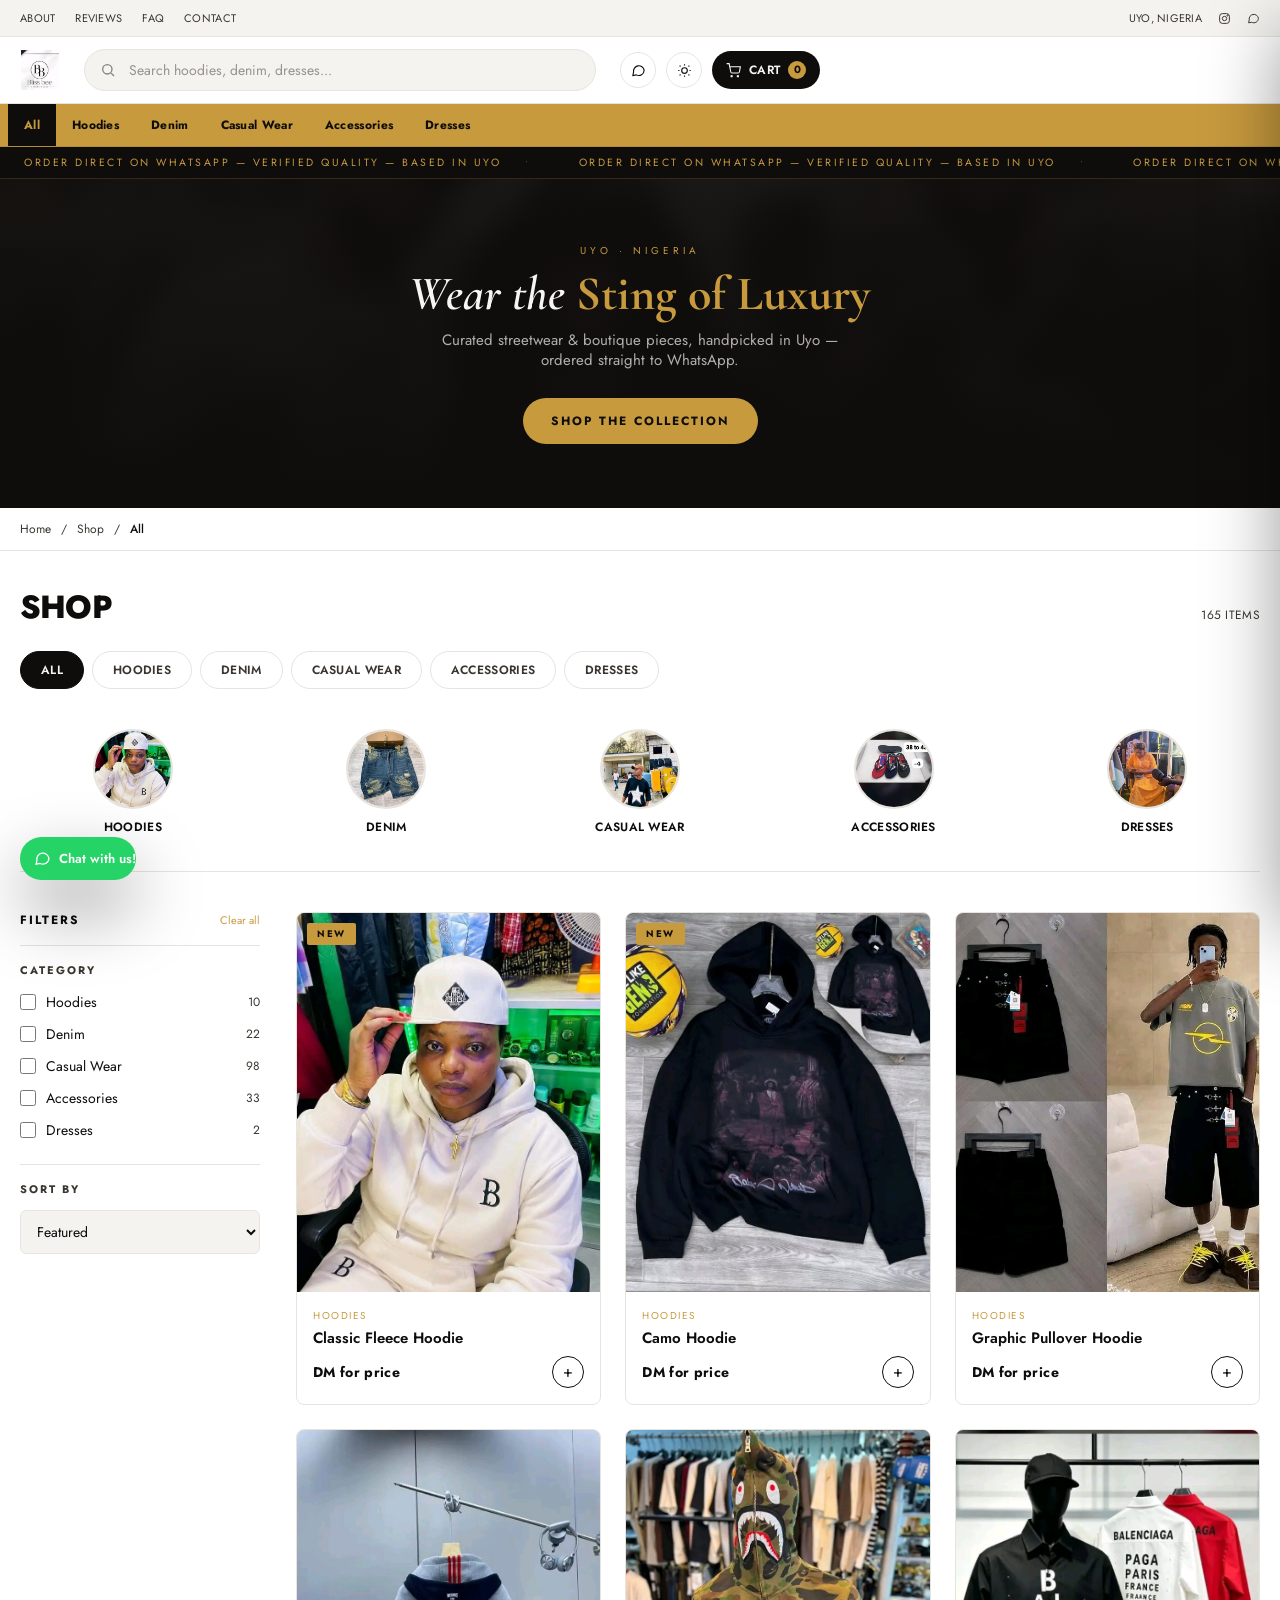
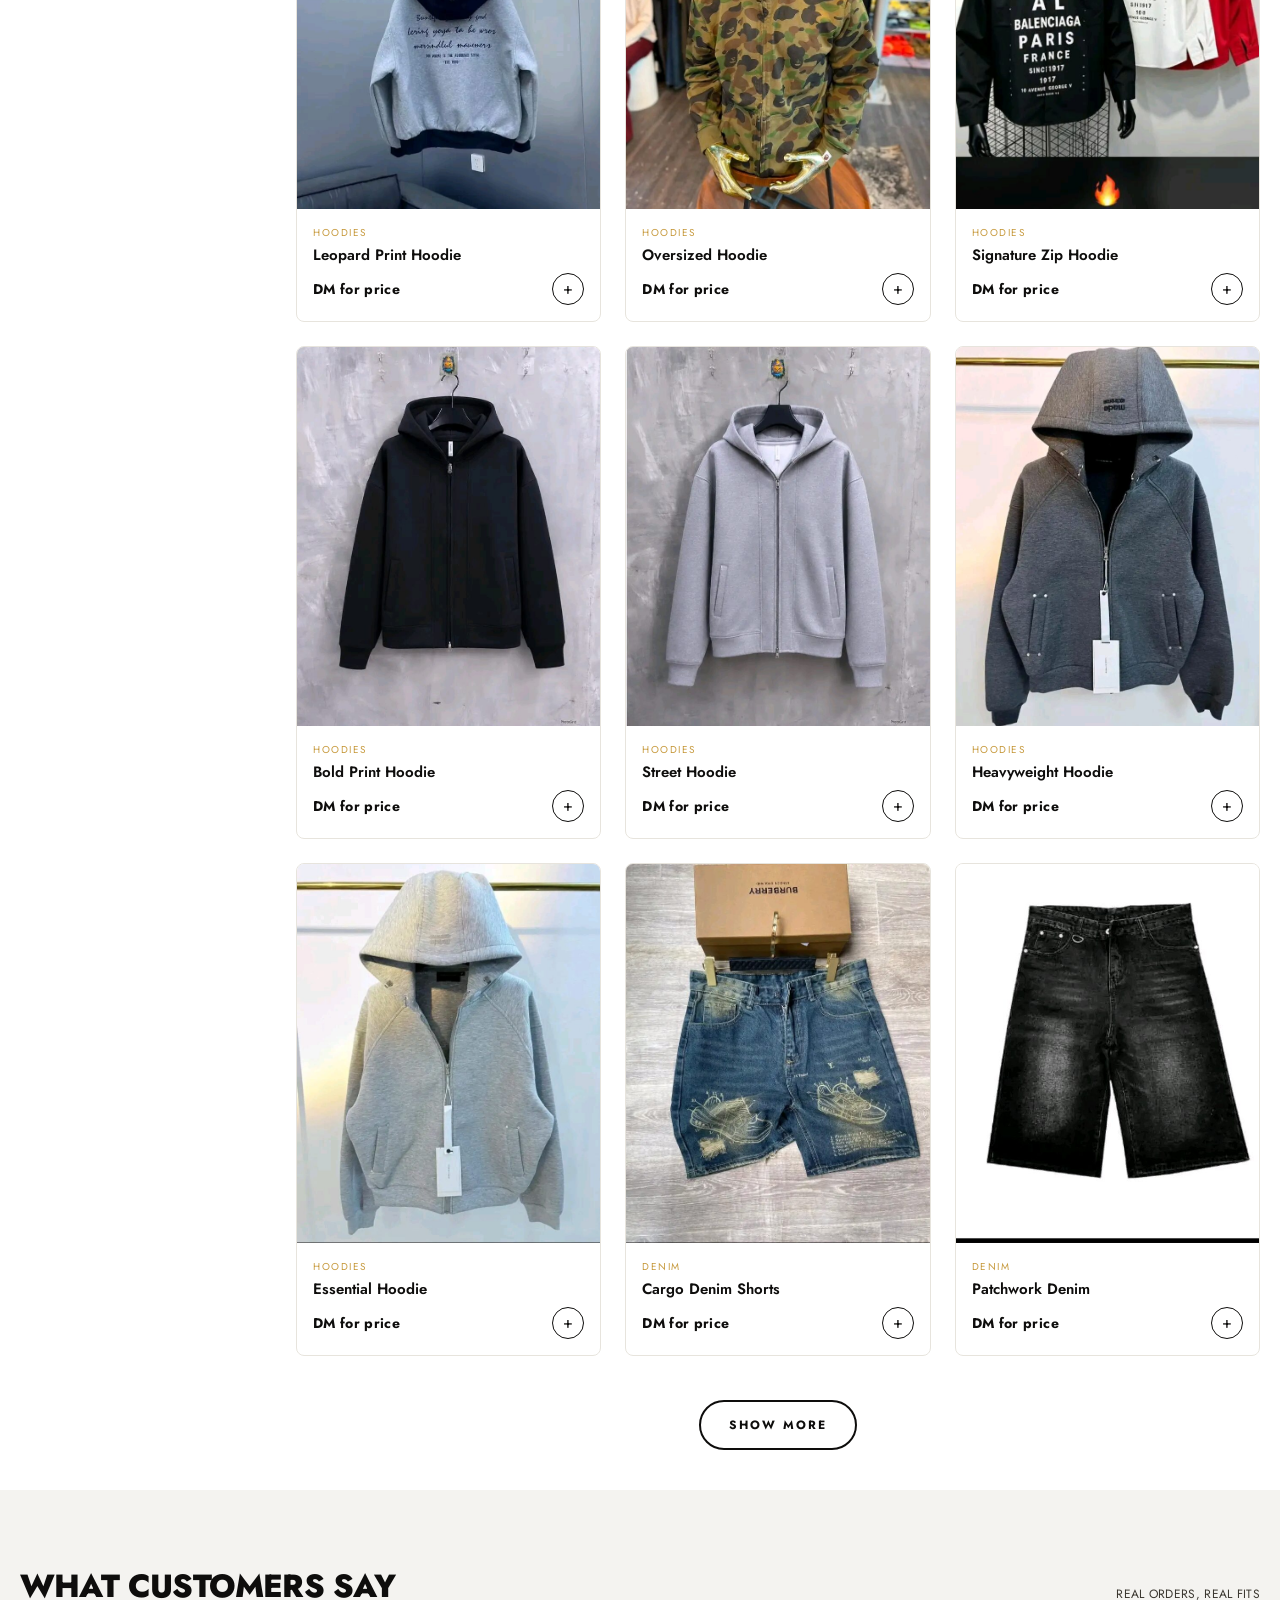
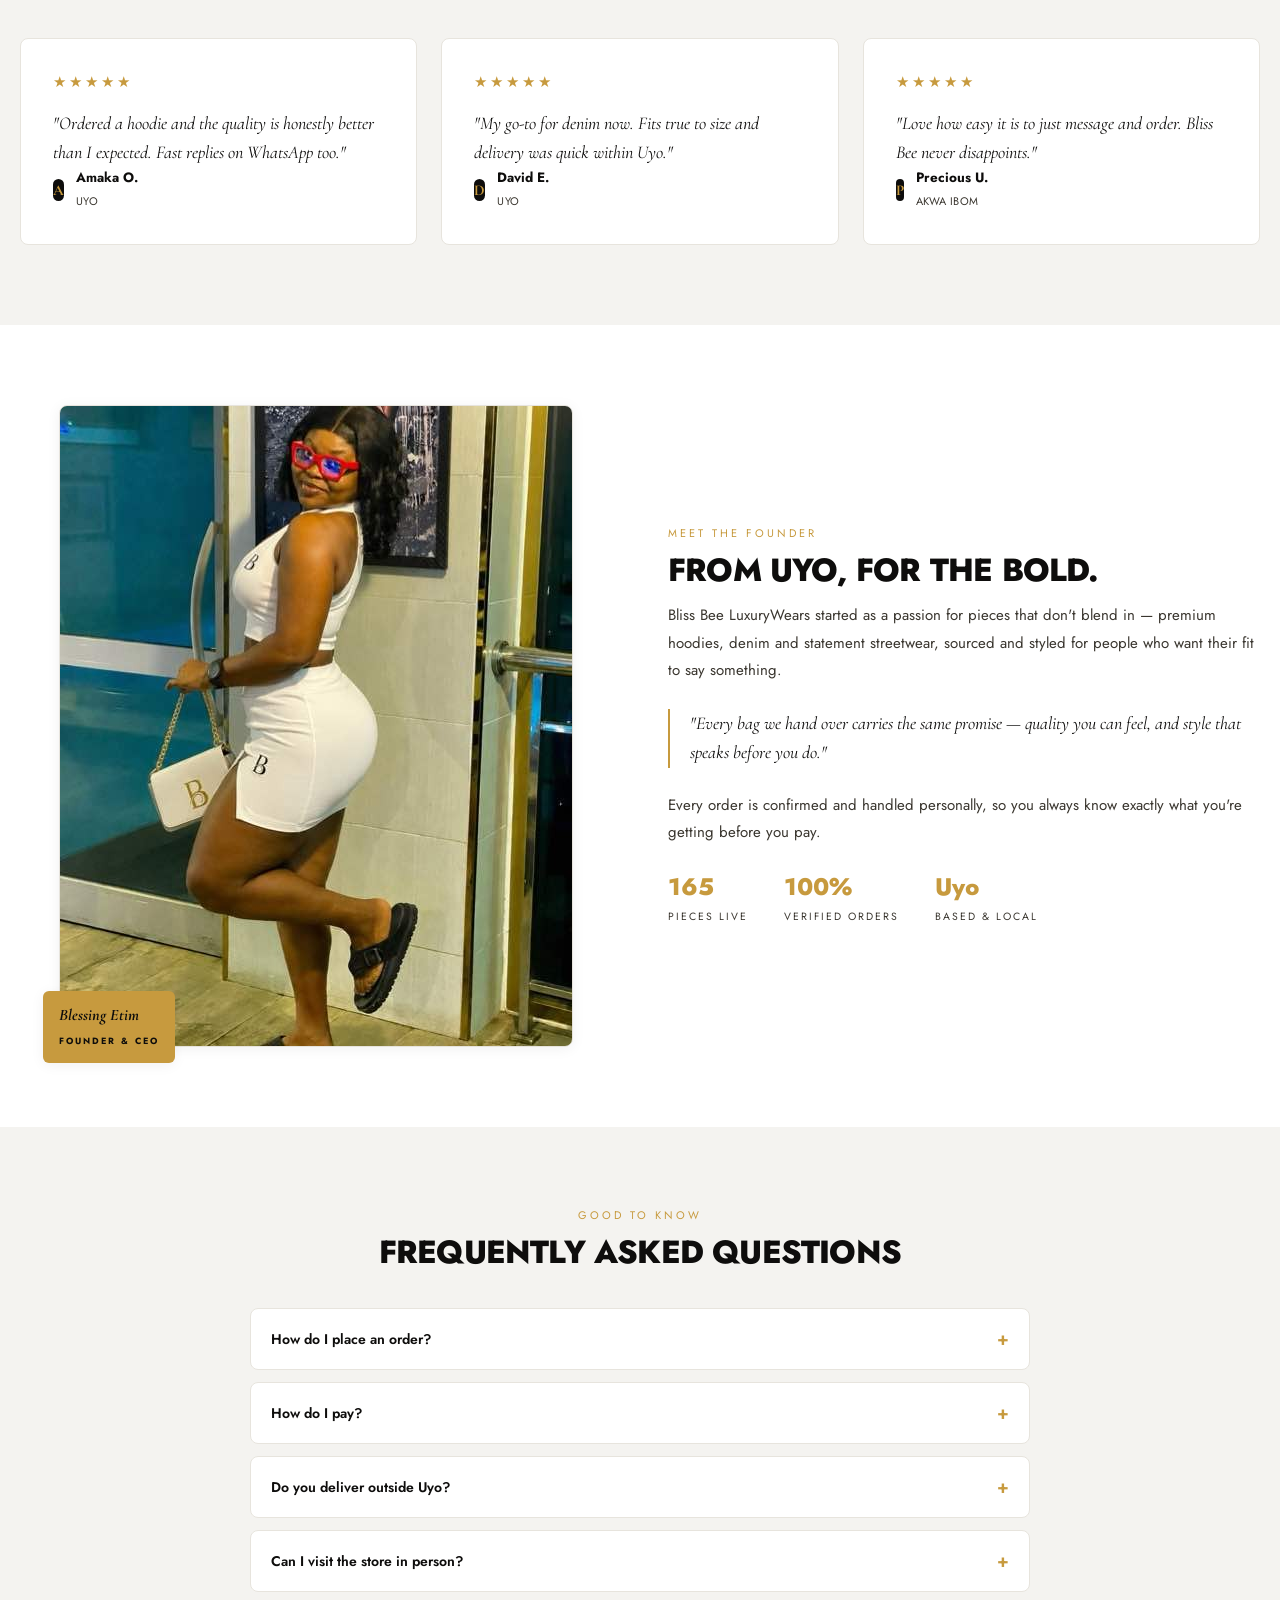
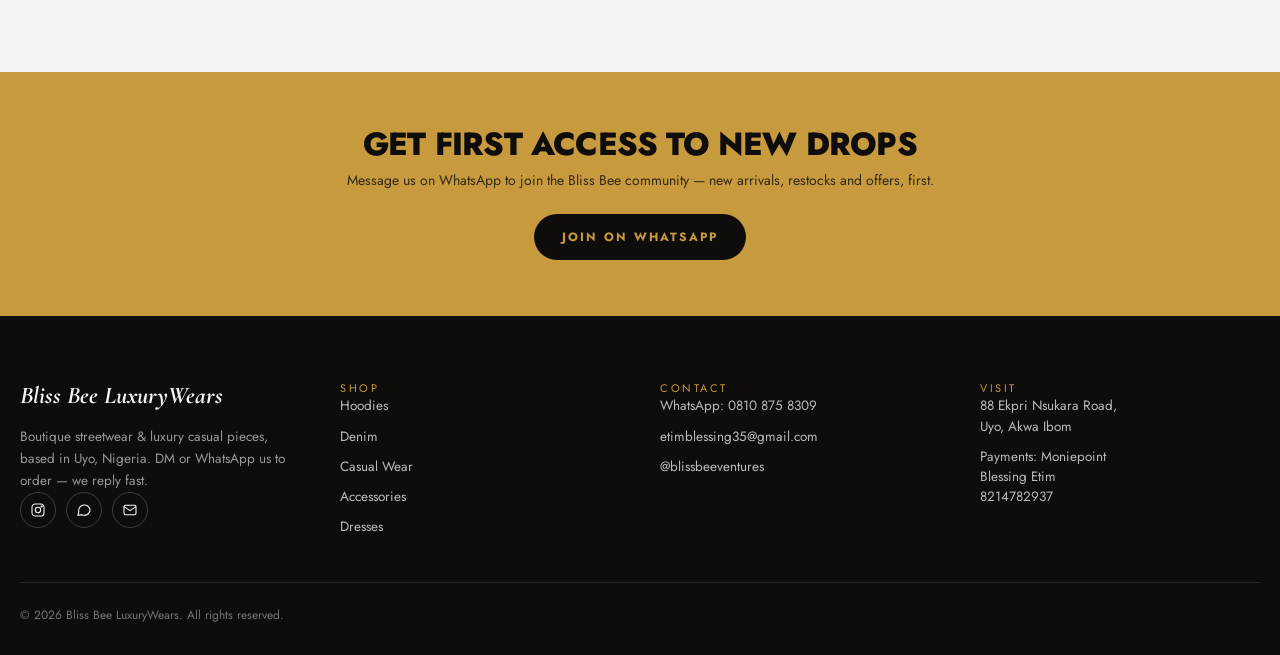
==== commit a4fac957: "Fix folder structure - move site files to root" ====
--- a/index.html
+++ b/index.html
@@ -6,608 +6,491 @@
 <title>Bliss Bee LuxuryWears &mdash; Uyo</title>
 <link rel="preconnect" href="https://fonts.googleapis.com">
 <link rel="preconnect" href="https://fonts.gstatic.com" crossorigin>
-<link href="https://fonts.googleapis.com/css2?family=Cormorant+Garamond:ital,wght@0,500;0,600;0,700;1,500;1,600&family=Jost:wght@300;400;500;600;700&display=swap" rel="stylesheet">
-<style>
-  :root{
-    --ink:#0E0D0C;
-    --charcoal:#1C1A17;
-    --bone:#F7F5F0;
-    --bone-dim:#EFECE4;
-    --gold:#C79A3E;
-    --gold-soft:#EFE1BC;
-    --gold-bright:#E4C177;
-    --sting:#A6362A;
-    --line: rgba(199,154,62,0.35);
-    --shadow: 0 20px 45px rgba(0,0,0,0.28);
-    --shadow-lg: 0 30px 70px rgba(0,0,0,0.4);
-    --serif: 'Cormorant Garamond', serif;
-    --sans: 'Jost', sans-serif;
-  }
-  *{box-sizing:border-box; margin:0; padding:0;}
-  html{scroll-behavior:smooth;}
-  body{
-    font-family: var(--sans);
-    background: var(--bone);
-    color: var(--ink);
-    -webkit-font-smoothing: antialiased;
-  }
-  a{color:inherit; text-decoration:none;}
-  img{display:block; max-width:100%;}
-  .container{max-width:1240px; margin:0 auto; padding:0 28px;}
-  ::selection{background:var(--gold); color:var(--ink);}
-
-  .reveal{opacity:0; transform:translateY(26px); transition:opacity .7s ease, transform .7s ease;}
-  .reveal.in{opacity:1; transform:none;}
-  @media (prefers-reduced-motion: reduce){ .reveal{opacity:1; transform:none; transition:none;} }
-
-  /* ---------- marquee ---------- */
-  .marquee{
-    background: var(--ink); color: var(--gold); overflow:hidden; white-space:nowrap;
-    border-bottom:1px solid var(--line); position:relative; height:38px; display:flex; align-items:center;
-  }
-  .marquee__track{ display:inline-flex; animation: scroll 32s linear infinite; }
-  .marquee__track span{
-    font-size:11.5px; letter-spacing:3px; text-transform:uppercase; padding:0 26px;
-    display:inline-flex; align-items:center; gap:26px;
-  }
-  .marquee__track span::after{content:"\2022"; color:var(--gold); opacity:.6;}
-  @keyframes scroll{0%{transform:translateX(0);} 100%{transform:translateX(-50%);}}
-  @media (prefers-reduced-motion: reduce){ .marquee__track{animation:none;} }
-
-  /* ---------- header ---------- */
-  header{
-    position:sticky; top:0; z-index:50;
-    background: rgba(247,245,240,0.92); backdrop-filter: blur(10px);
-    border-bottom:1px solid rgba(14,13,12,0.08);
-  }
-  .nav{ display:flex; align-items:center; justify-content:space-between; padding:14px 0; gap:20px; }
-  .brand{ display:flex; align-items:center; gap:12px; }
-  .brand img{height:44px; width:44px; object-fit:contain;}
-  .brand-text{display:flex; flex-direction:column; line-height:1;}
-  .brand-text b{ font-family:var(--serif); font-weight:700; font-size:20px; letter-spacing:.5px; }
-  .brand-text small{ font-size:9px; letter-spacing:3px; text-transform:uppercase; color:var(--gold); margin-top:3px; }
-  .nav-links{ display:flex; gap:30px; list-style:none; font-size:13px; letter-spacing:1.5px; text-transform:uppercase; }
-  .nav-links a{position:relative; padding-bottom:4px;}
-  .nav-links a::after{
-    content:''; position:absolute; left:0; bottom:0; width:0; height:1px; background:var(--gold);
-    transition:width .25s ease;
-  }
-  .nav-links a:hover::after{width:100%;}
-  .nav-actions{display:flex; align-items:center; gap:14px;}
-  .icon-btn{
-    background:none; border:1px solid rgba(14,13,12,0.15); width:38px; height:38px; border-radius:50%;
-    display:flex; align-items:center; justify-content:center; cursor:pointer; transition:all .2s ease;
-  }
-  .icon-btn:hover{border-color:var(--gold); color:var(--gold);}
-  .cart-btn{
-    position:relative; display:flex; align-items:center; gap:8px;
-    background:var(--ink); color:var(--bone); border:none;
-    padding:10px 18px; border-radius:2px; cursor:pointer;
-    font-size:12px; letter-spacing:2px; text-transform:uppercase; transition: background .2s ease;
-  }
-  .cart-btn:hover{background:#2b2823;}
-  .cart-count{
-    background:var(--gold); color:var(--ink); font-weight:700; border-radius:50%;
-    width:18px; height:18px; font-size:10.5px; display:flex; align-items:center; justify-content:center;
-  }
-  .menu-toggle{display:none; background:none; border:none; font-size:22px; cursor:pointer; color:var(--ink);}
-
-  /* search bar */
-  .search-bar{
-    max-height:0; overflow:hidden; transition:max-height .3s ease; background:var(--ink);
-  }
-  .search-bar.open{max-height:70px;}
-  .search-inner{display:flex; align-items:center; gap:12px; padding:14px 0;}
-  .search-inner input{
-    flex:1; background:none; border:none; border-bottom:1px solid rgba(247,245,240,0.3);
-    color:var(--bone); font-family:var(--serif); font-style:italic; font-size:20px; padding:6px 2px;
-  }
-  .search-inner input::placeholder{color:rgba(247,245,240,0.4);}
-  .search-inner input:focus{outline:none; border-color:var(--gold);}
-  .search-inner button{background:none; border:none; color:var(--gold); font-size:13px; letter-spacing:1.5px; text-transform:uppercase; cursor:pointer;}
-
-  /* ---------- hero ---------- */
-  .hero{
-    position:relative; color: var(--bone); padding:150px 0 110px; overflow:hidden; text-align:center;
-    background: var(--ink);
-  }
-  .hero-bg{
-    position:absolute; inset:0; background-size:cover; background-position:center 30%;
-    opacity:.55; filter:saturate(0.9);
-  }
-  .hero-scrim{
-    position:absolute; inset:0;
-    background: linear-gradient(180deg, rgba(14,13,12,0.55) 0%, rgba(14,13,12,0.78) 55%, rgba(14,13,12,0.96) 100%),
-                radial-gradient(circle at 50% 0%, rgba(199,154,62,0.16), transparent 55%);
-  }
-  .hero-content{position:relative;}
-  .hero-eyebrow{
-    font-size:11px; letter-spacing:5px; text-transform:uppercase; color:var(--gold); margin-bottom:22px;
-    display:inline-flex; align-items:center; gap:10px;
-  }
-  .hero-eyebrow::before, .hero-eyebrow::after{content:''; width:26px; height:1px; background:var(--gold); opacity:.6;}
-  .hero h1{
-    font-family:var(--serif); font-weight:600; font-style:italic; font-size:clamp(44px, 8.5vw, 92px);
-    line-height:1.02; margin-bottom:22px;
-  }
-  .hero h1 em{ font-style:normal; font-weight:700; color:var(--gold); display:block; }
-  .hero p{ max-width:500px; margin:0 auto 40px; color:rgba(247,245,240,0.75); font-size:16px; line-height:1.75; }
-  .hero-cta{ display:inline-flex; gap:16px; flex-wrap:wrap; justify-content:center; margin-bottom:64px; }
-  .btn{
-    display:inline-flex; align-items:center; gap:10px; padding:15px 30px; font-size:12.5px;
-    letter-spacing:2.5px; text-transform:uppercase; border-radius:2px; cursor:pointer;
-    border:1px solid transparent; transition:all .25s ease; font-family:var(--sans);
-  }
-  .btn-gold{background:var(--gold); color:var(--ink); font-weight:600;}
-  .btn-gold:hover{background:var(--gold-bright); transform:translateY(-2px); box-shadow:0 12px 30px rgba(199,154,62,0.35);}
-  .btn-ghost{border-color:rgba(247,245,240,0.4); color:var(--bone);}
-  .btn-ghost:hover{border-color:var(--gold); color:var(--gold);}
-
-  .hero-stats{
-    display:flex; justify-content:center; gap:0; flex-wrap:wrap; max-width:640px; margin:0 auto;
-    border-top:1px solid rgba(247,245,240,0.15); padding-top:34px;
-  }
-  .hero-stats div{ flex:1; min-width:140px; padding:0 18px; }
-  .hero-stats b{ display:block; font-family:var(--serif); font-size:32px; color:var(--gold); }
-  .hero-stats span{ font-size:10.5px; letter-spacing:2px; text-transform:uppercase; color:rgba(247,245,240,0.6); }
-
-  /* ---------- feature strip ---------- */
-  .features{ background:var(--bone); border-bottom:1px solid rgba(14,13,12,0.08); padding:44px 0; }
-  .feat-grid{ display:grid; grid-template-columns:repeat(4,1fr); gap:30px; }
-  .feat{ display:flex; align-items:center; gap:14px; }
-  .feat svg{ flex:0 0 auto; width:30px; height:30px; color:var(--gold); }
-  .feat b{ display:block; font-size:13.5px; letter-spacing:.3px; margin-bottom:2px; }
-  .feat span{ font-size:12px; color:#8a8477; }
-
-  /* ---------- category strip ---------- */
-  .cat-strip{ background:var(--bone); border-bottom:1px solid rgba(14,13,12,0.08); position:sticky; top:65px; z-index:40; }
-  .cat-scroll{ display:flex; gap:10px; overflow-x:auto; padding:16px 0; scrollbar-width:none; }
-  .cat-scroll::-webkit-scrollbar{display:none;}
-  .pill{
-    flex:0 0 auto; padding:9px 20px; border:1px solid rgba(14,13,12,0.18); border-radius:30px;
-    font-size:12px; letter-spacing:1.5px; text-transform:uppercase; cursor:pointer; background:transparent;
-    color:var(--ink); transition:all .2s ease; white-space:nowrap; font-family:var(--sans);
-  }
-  .pill.active, .pill:hover{background:var(--ink); border-color:var(--ink); color:var(--bone);}
-
-  /* ---------- sections ---------- */
-  .section{padding:76px 0;}
-  .section-head{ display:flex; align-items:flex-end; justify-content:space-between; margin-bottom:38px; flex-wrap:wrap; gap:14px; }
-  .section-head h2{ font-family:var(--serif); font-style:italic; font-weight:600; font-size:clamp(28px,4vw,42px); }
-  .section-head span{ font-size:12px; letter-spacing:2px; text-transform:uppercase; color:#8a8477; }
-
-  /* ---------- product grid ---------- */
-  .grid{ display:grid; grid-template-columns:repeat(auto-fill, minmax(240px,1fr)); gap:26px 22px; }
-  .card{
-    background:#fff; position:relative; cursor:pointer; border:1px solid rgba(14,13,12,0.06);
-    transition: transform .25s ease, box-shadow .25s ease;
-  }
-  .card:hover{transform:translateY(-6px); box-shadow:var(--shadow); border-color:var(--line);}
-  .card-img{ aspect-ratio: 4/5; overflow:hidden; background:#eee; position:relative; }
-  .card-img img{width:100%; height:100%; object-fit:cover; transition:transform .5s ease;}
-  .card:hover .card-img img{transform:scale(1.06);}
-  .tag{
-    position:absolute; top:10px; left:10px; background:var(--ink); color:var(--gold); font-size:9.5px;
-    letter-spacing:2px; padding:5px 9px; text-transform:uppercase;
-  }
-  .tag-new{
-    position:absolute; top:10px; right:10px; background:var(--gold); color:var(--ink); font-size:9.5px;
-    letter-spacing:2px; padding:5px 9px; text-transform:uppercase; font-weight:600;
-  }
-  .quick-view{
-    position:absolute; bottom:0; left:0; right:0; background:rgba(14,13,12,0.88); color:var(--bone);
-    text-align:center; padding:11px; font-size:11px; letter-spacing:2px; text-transform:uppercase;
-    transform:translateY(100%); transition:transform .3s ease;
-  }
-  .card:hover .quick-view{transform:translateY(0);}
-  .card-body{padding:16px 16px 18px;}
-  .card-cat{font-size:10px; letter-spacing:2px; text-transform:uppercase; color:var(--gold); margin-bottom:6px;}
-  .card-name{font-family:var(--serif); font-weight:600; font-size:18px; margin-bottom:10px; line-height:1.25;}
-  .card-foot{display:flex; align-items:center; justify-content:space-between;}
-  .price{font-size:14px; font-weight:600; letter-spacing:.5px;}
-  .add-btn{
-    border:1px solid var(--ink); background:none; color:var(--ink); width:34px; height:34px;
-    border-radius:50%; font-size:18px; cursor:pointer; display:flex; align-items:center;
-    justify-content:center; line-height:1; transition: all .2s ease;
-  }
-  .add-btn:hover{background:var(--ink); color:var(--bone);}
-  .empty-msg{ grid-column:1/-1; text-align:center; padding:60px 20px; color:#8a8477; font-family:var(--serif); font-style:italic; font-size:20px; }
-  .load-more-wrap{ text-align:center; margin-top:44px; }
-
-  /* ---------- testimonials ---------- */
-  .testimonials{ background:var(--bone-dim); }
-  .test-grid{ display:grid; grid-template-columns:repeat(3,1fr); gap:24px; }
-  .test-card{ background:#fff; padding:32px 28px; border:1px solid rgba(14,13,12,0.07); position:relative; }
-  .stars{ color:var(--gold); font-size:15px; letter-spacing:3px; margin-bottom:16px; }
-  .test-card p{ font-family:var(--serif); font-style:italic; font-size:18px; line-height:1.6; margin-bottom:18px; }
-  .test-who{ display:flex; align-items:center; gap:12px; }
-  .test-avatar{
-    width:38px; height:38px; border-radius:50%; background:var(--ink); color:var(--gold);
-    display:flex; align-items:center; justify-content:center; font-family:var(--serif); font-weight:700; font-size:15px;
-  }
-  .test-who b{display:block; font-size:13.5px;}
-  .test-who span{font-size:11px; color:#8a8477; text-transform:uppercase; letter-spacing:1px;}
-
-  /* ---------- about / CEO ---------- */
-  .about{ background:var(--charcoal); color:var(--bone); padding:90px 0; }
-  .about-grid{ display:grid; grid-template-columns:1fr 1.15fr; gap:64px; align-items:center; }
-  .ceo-photo-wrap{ position:relative; }
-  .ceo-photo{
-    width:100%; aspect-ratio:4/5; object-fit:cover; border:1px solid var(--line);
-    box-shadow: var(--shadow-lg);
-  }
-  .ceo-badge{
-    position:absolute; bottom:-22px; left:-22px; background:var(--gold); color:var(--ink);
-    padding:16px 22px; font-family:var(--serif); box-shadow:var(--shadow);
-  }
-  .ceo-badge b{display:block; font-size:19px;}
-  .ceo-badge span{ font-size:10px; letter-spacing:2px; text-transform:uppercase; font-family:var(--sans); font-weight:600; }
-  .about h3{font-family:var(--serif); font-style:italic; font-weight:600; font-size:36px; margin-bottom:8px;}
-  .about .eyebrow{ font-size:11px; letter-spacing:4px; text-transform:uppercase; color:var(--gold); margin-bottom:14px; display:block; }
-  .about p{color:rgba(247,245,240,0.72); line-height:1.85; font-size:15px; margin-bottom:16px;}
-  .ceo-quote{
-    border-left:2px solid var(--gold); padding-left:20px; margin:26px 0; font-family:var(--serif);
-    font-style:italic; font-size:19px; line-height:1.6; color:var(--bone);
-  }
-  .about-stats{display:flex; gap:40px; margin-top:30px; flex-wrap:wrap;}
-  .about-stats div b{display:block; font-family:var(--serif); font-size:30px; color:var(--gold);}
-  .about-stats div span{font-size:11px; letter-spacing:2px; text-transform:uppercase; color:#a49d8c;}
-
-  /* ---------- newsletter cta ---------- */
-  .cta-strip{ background:var(--gold); color:var(--ink); padding:56px 0; text-align:center; }
-  .cta-strip h3{ font-family:var(--serif); font-style:italic; font-weight:600; font-size:30px; margin-bottom:10px; }
-  .cta-strip p{ font-size:14px; margin-bottom:24px; opacity:.85; }
-  .cta-strip .btn-gold{ background:var(--ink); color:var(--gold); }
-  .cta-strip .btn-gold:hover{ background:#2b2823; box-shadow:0 12px 30px rgba(14,13,12,0.3); }
-
-  /* ---------- footer ---------- */
-  footer{background:var(--ink); color:var(--bone); padding:70px 0 30px;}
-  .footer-grid{ display:grid; grid-template-columns:1.4fr 1fr 1fr 1fr; gap:40px; padding-bottom:44px; border-bottom:1px solid rgba(247,245,240,0.1); }
-  .footer-brand b{font-family:var(--serif); font-style:italic; font-size:26px;}
-  .footer-brand p{color:rgba(247,245,240,0.6); font-size:13.5px; line-height:1.7; margin-top:14px; max-width:280px;}
-  .social-row{ display:flex; gap:10px; margin-top:18px; }
-  .social-row a{
-    width:36px; height:36px; border:1px solid rgba(247,245,240,0.2); border-radius:50%;
-    display:flex; align-items:center; justify-content:center; transition:all .2s ease;
-  }
-  .social-row a:hover{ border-color:var(--gold); color:var(--gold); }
-  footer h4{font-size:11px; letter-spacing:2.5px; text-transform:uppercase; color:var(--gold); margin-bottom:18px;}
-  footer ul{list-style:none;}
-  footer li{margin-bottom:11px; font-size:13.5px; color:rgba(247,245,240,0.75);}
-  footer li a:hover{color:var(--gold);}
-  .foot-bottom{ padding-top:26px; display:flex; justify-content:space-between; flex-wrap:wrap; gap:10px; font-size:12px; color:rgba(247,245,240,0.45); letter-spacing:.5px; }
-
-  /* ---------- cart drawer ---------- */
-  .overlay{ position:fixed; inset:0; background:rgba(14,13,12,0.55); opacity:0; pointer-events:none; transition:opacity .3s ease; z-index:90; }
-  .overlay.show{opacity:1; pointer-events:auto;}
-  .drawer{
-    position:fixed; top:0; right:0; height:100%; width:min(420px, 92vw); background:var(--bone); z-index:95;
-    transform:translateX(100%); transition:transform .35s cubic-bezier(.4,0,.2,1);
-    display:flex; flex-direction:column; box-shadow:-10px 0 40px rgba(0,0,0,0.25);
-  }
-  .drawer.show{transform:translateX(0);}
-  .drawer-head{ display:flex; align-items:center; justify-content:space-between; padding:22px 24px; border-bottom:1px solid rgba(14,13,12,0.1); }
-  .drawer-head h3{font-family:var(--serif); font-style:italic; font-size:24px;}
-  .drawer-head button{background:none; border:none; font-size:24px; cursor:pointer; color:var(--ink);}
-  .drawer-body{flex:1; overflow-y:auto; padding:18px 24px;}
-  .cart-item{display:flex; gap:14px; padding:16px 0; border-bottom:1px solid rgba(14,13,12,0.08);}
-  .cart-item img{width:70px; height:88px; object-fit:cover; flex:0 0 auto;}
-  .ci-info{flex:1; display:flex; flex-direction:column; gap:6px;}
-  .ci-info b{font-family:var(--serif); font-size:16px;}
-  .ci-info .ci-cat{font-size:10px; letter-spacing:1.5px; text-transform:uppercase; color:var(--gold);}
-  .qty-row{display:flex; align-items:center; gap:10px; margin-top:4px;}
-  .qty-row button{ width:24px; height:24px; border:1px solid rgba(14,13,12,0.25); background:none; cursor:pointer; font-size:14px; border-radius:50%; }
-  .remove-link{font-size:11px; text-decoration:underline; color:#8a8477; cursor:pointer; margin-top:6px;}
-  .drawer-empty{padding:60px 10px; text-align:center; color:#8a8477;}
-  .drawer-empty p{font-family:var(--serif); font-style:italic; font-size:20px; margin-bottom:8px;}
-  .drawer-foot{padding:22px 24px; border-top:1px solid rgba(14,13,12,0.1);}
-  .drawer-foot .row{display:flex; justify-content:space-between; margin-bottom:16px; font-size:14px;}
-  .drawer-foot .row b{font-size:18px; font-family:var(--serif);}
-  .drawer-foot .note{font-size:11.5px; color:#8a8477; margin-bottom:16px; line-height:1.6;}
-  .checkout-btn{
-    width:100%; background:#25D366; color:#fff; border:none; padding:15px; font-size:13px;
-    letter-spacing:2px; text-transform:uppercase; border-radius:3px; cursor:pointer;
-    display:flex; align-items:center; justify-content:center; gap:10px; font-family:var(--sans); font-weight:600;
-  }
-  .checkout-btn:hover{background:#1ebe5a;}
-
-  /* ---------- quick view modal ---------- */
-  .qv-overlay{
-    position:fixed; inset:0; background:rgba(14,13,12,0.72); z-index:110; opacity:0; pointer-events:none;
-    transition:opacity .3s ease; display:flex; align-items:center; justify-content:center; padding:24px;
-  }
-  .qv-overlay.show{opacity:1; pointer-events:auto;}
-  .qv-modal{
-    background:var(--bone); max-width:820px; width:100%; max-height:88vh; overflow:auto;
-    display:grid; grid-template-columns:1fr 1fr; box-shadow:var(--shadow-lg); position:relative;
-    transform:scale(.96); transition:transform .3s ease;
-  }
-  .qv-overlay.show .qv-modal{transform:scale(1);}
-  .qv-modal img{width:100%; height:100%; object-fit:cover; min-height:320px;}
-  .qv-info{padding:38px 34px; display:flex; flex-direction:column;}
-  .qv-close{ position:absolute; top:16px; right:16px; background:rgba(14,13,12,0.8); color:var(--bone); border:none; width:34px; height:34px; border-radius:50%; font-size:20px; cursor:pointer; z-index:2;}
-  .qv-cat{font-size:11px; letter-spacing:2px; text-transform:uppercase; color:var(--gold); margin-bottom:10px;}
-  .qv-name{font-family:var(--serif); font-weight:600; font-size:30px; margin-bottom:14px; line-height:1.2;}
-  .qv-price{font-size:20px; font-weight:600; margin-bottom:20px;}
-  .qv-id{font-size:12px; color:#8a8477; margin-bottom:20px;}
-  .qv-desc{font-size:14px; line-height:1.8; color:#5c584f; margin-bottom:28px;}
-  .qv-actions{display:flex; gap:12px; margin-top:auto;}
-  .qv-actions .btn{flex:1; justify-content:center; color:var(--ink); border-color:var(--ink);}
-  .qv-actions .btn-gold{border-color:var(--gold);}
-
-  /* back to top */
-  .totop{
-    position:fixed; bottom:26px; right:26px; width:46px; height:46px; border-radius:50%;
-    background:var(--ink); color:var(--gold); border:none; cursor:pointer; z-index:60;
-    display:flex; align-items:center; justify-content:center; font-size:18px; opacity:0; pointer-events:none;
-    transition:opacity .3s ease, transform .2s ease; box-shadow:var(--shadow);
-  }
-  .totop.show{opacity:1; pointer-events:auto;}
-  .totop:hover{transform:translateY(-3px);}
-
-  @media (max-width: 860px){
-    .nav-links{display:none;}
-    .menu-toggle{display:block;}
-    .about-grid{grid-template-columns:1fr; gap:60px;}
-    .ceo-photo-wrap{max-width:320px; margin:0 auto;}
-    .footer-grid{grid-template-columns:1fr 1fr; gap:30px;}
-    .feat-grid{grid-template-columns:1fr 1fr;}
-    .test-grid{grid-template-columns:1fr;}
-    .qv-modal{grid-template-columns:1fr;}
-    .qv-modal img{min-height:240px;}
-  }
-  @media (max-width: 480px){
-    .footer-grid{grid-template-columns:1fr;}
-    .grid{grid-template-columns:repeat(auto-fill, minmax(150px,1fr)); gap:14px;}
-    .cat-strip{top:60px;}
-    .feat-grid{grid-template-columns:1fr;}
-  }
-  :focus-visible{outline:2px solid var(--gold); outline-offset:2px;}
-</style>
+<link href="https://fonts.googleapis.com/css2?family=Cormorant+Garamond:ital,wght@0,600;0,700;1,500;1,600&family=Jost:wght@300;400;500;600;700;800&display=swap" rel="stylesheet">
+<style>*,:after,:before{--tw-border-spacing-x:0;--tw-border-spacing-y:0;--tw-translate-x:0;--tw-translate-y:0;--tw-rotate:0;--tw-skew-x:0;--tw-skew-y:0;--tw-scale-x:1;--tw-scale-y:1;--tw-pan-x: ;--tw-pan-y: ;--tw-pinch-zoom: ;--tw-scroll-snap-strictness:proximity;--tw-gradient-from-position: ;--tw-gradient-via-position: ;--tw-gradient-to-position: ;--tw-ordinal: ;--tw-slashed-zero: ;--tw-numeric-figure: ;--tw-numeric-spacing: ;--tw-numeric-fraction: ;--tw-ring-inset: ;--tw-ring-offset-width:0px;--tw-ring-offset-color:#fff;--tw-ring-color:rgba(59,130,246,.5);--tw-ring-offset-shadow:0 0 #0000;--tw-ring-shadow:0 0 #0000;--tw-shadow:0 0 #0000;--tw-shadow-colored:0 0 #0000;--tw-blur: ;--tw-brightness: ;--tw-contrast: ;--tw-grayscale: ;--tw-hue-rotate: ;--tw-invert: ;--tw-saturate: ;--tw-sepia: ;--tw-drop-shadow: ;--tw-backdrop-blur: ;--tw-backdrop-brightness: ;--tw-backdrop-contrast: ;--tw-backdrop-grayscale: ;--tw-backdrop-hue-rotate: ;--tw-backdrop-invert: ;--tw-backdrop-opacity: ;--tw-backdrop-saturate: ;--tw-backdrop-sepia: ;--tw-contain-size: ;--tw-contain-layout: ;--tw-contain-paint: ;--tw-contain-style: }::backdrop{--tw-border-spacing-x:0;--tw-border-spacing-y:0;--tw-translate-x:0;--tw-translate-y:0;--tw-rotate:0;--tw-skew-x:0;--tw-skew-y:0;--tw-scale-x:1;--tw-scale-y:1;--tw-pan-x: ;--tw-pan-y: ;--tw-pinch-zoom: ;--tw-scroll-snap-strictness:proximity;--tw-gradient-from-position: ;--tw-gradient-via-position: ;--tw-gradient-to-position: ;--tw-ordinal: ;--tw-slashed-zero: ;--tw-numeric-figure: ;--tw-numeric-spacing: ;--tw-numeric-fraction: ;--tw-ring-inset: ;--tw-ring-offset-width:0px;--tw-ring-offset-color:#fff;--tw-ring-color:rgba(59,130,246,.5);--tw-ring-offset-shadow:0 0 #0000;--tw-ring-shadow:0 0 #0000;--tw-shadow:0 0 #0000;--tw-shadow-colored:0 0 #0000;--tw-blur: ;--tw-brightness: ;--tw-contrast: ;--tw-grayscale: ;--tw-hue-rotate: ;--tw-invert: ;--tw-saturate: ;--tw-sepia: ;--tw-drop-shadow: ;--tw-backdrop-blur: ;--tw-backdrop-brightness: ;--tw-backdrop-contrast: ;--tw-backdrop-grayscale: ;--tw-backdrop-hue-rotate: ;--tw-backdrop-invert: ;--tw-backdrop-opacity: ;--tw-backdrop-saturate: ;--tw-backdrop-sepia: ;--tw-contain-size: ;--tw-contain-layout: ;--tw-contain-paint: ;--tw-contain-style: }/*! tailwindcss v3.4.19 | MIT License | https://tailwindcss.com*/*,:after,:before{box-sizing:border-box;border:0 solid #e5e7eb}:after,:before{--tw-content:""}:host,html{line-height:1.5;-webkit-text-size-adjust:100%;-moz-tab-size:4;-o-tab-size:4;tab-size:4;font-family:Jost,sans-serif;font-feature-settings:normal;font-variation-settings:normal;-webkit-tap-highlight-color:transparent}body{margin:0;line-height:inherit}hr{height:0;color:inherit;border-top-width:1px}abbr:where([title]){-webkit-text-decoration:underline dotted;text-decoration:underline dotted}h1,h2,h3,h4,h5,h6{font-size:inherit;font-weight:inherit}a{color:inherit;text-decoration:inherit}b,strong{font-weight:bolder}code,kbd,pre,samp{font-family:ui-monospace,SFMono-Regular,Menlo,Monaco,Consolas,Liberation Mono,Courier New,monospace;font-feature-settings:normal;font-variation-settings:normal;font-size:1em}small{font-size:80%}sub,sup{font-size:75%;line-height:0;position:relative;vertical-align:baseline}sub{bottom:-.25em}sup{top:-.5em}table{text-indent:0;border-color:inherit;border-collapse:collapse}button,input,optgroup,select,textarea{font-family:inherit;font-feature-settings:inherit;font-variation-settings:inherit;font-size:100%;font-weight:inherit;line-height:inherit;letter-spacing:inherit;color:inherit;margin:0;padding:0}button,select{text-transform:none}button,input:where([type=button]),input:where([type=reset]),input:where([type=submit]){-webkit-appearance:button;background-color:transparent;background-image:none}:-moz-focusring{outline:auto}:-moz-ui-invalid{box-shadow:none}progress{vertical-align:baseline}::-webkit-inner-spin-button,::-webkit-outer-spin-button{height:auto}[type=search]{-webkit-appearance:textfield;outline-offset:-2px}::-webkit-search-decoration{-webkit-appearance:none}::-webkit-file-upload-button{-webkit-appearance:button;font:inherit}summary{display:list-item}blockquote,dd,dl,figure,h1,h2,h3,h4,h5,h6,hr,p,pre{margin:0}fieldset{margin:0}fieldset,legend{padding:0}menu,ol,ul{list-style:none;margin:0;padding:0}dialog{padding:0}textarea{resize:vertical}input::-moz-placeholder,textarea::-moz-placeholder{opacity:1;color:#9ca3af}input::placeholder,textarea::placeholder{opacity:1;color:#9ca3af}[role=button],button{cursor:pointer}:disabled{cursor:default}audio,canvas,embed,iframe,img,object,svg,video{display:block;vertical-align:middle}img,video{max-width:100%;height:auto}[hidden]:where(:not([hidden=until-found])){display:none}.pointer-events-none{pointer-events:none}.fixed{position:fixed}.absolute{position:absolute}.relative{position:relative}.sticky{position:sticky}.inset-0{inset:0}.-bottom-4{bottom:-1rem}.-left-4{left:-1rem}.bottom-0{bottom:0}.bottom-5{bottom:1.25rem}.left-0{left:0}.left-2\.5{left:.625rem}.left-4{left:1rem}.left-5{left:1.25rem}.right-0{right:0}.right-4{right:1rem}.right-5{right:1.25rem}.top-0{top:0}.top-1\/2{top:50%}.top-2\.5{top:.625rem}.top-4{top:1rem}.z-10{z-index:10}.z-50{z-index:50}.z-\[110\]{z-index:110}.z-\[60\]{z-index:60}.z-\[90\]{z-index:90}.z-\[95\]{z-index:95}.col-span-full{grid-column:1/-1}.mx-1\.5{margin-left:.375rem;margin-right:.375rem}.mx-auto{margin-left:auto;margin-right:auto}.my-6{margin-top:1.5rem;margin-bottom:1.5rem}.mb-1\.5{margin-bottom:.375rem}.mb-10{margin-bottom:2.5rem}.mb-2{margin-bottom:.5rem}.mb-2\.5{margin-bottom:.625rem}.mb-3{margin-bottom:.75rem}.mb-3\.5{margin-bottom:.875rem}.mb-4{margin-bottom:1rem}.mb-5{margin-bottom:1.25rem}.mb-6{margin-bottom:1.5rem}.mb-7{margin-bottom:1.75rem}.mb-9{margin-bottom:2.25rem}.ml-auto{margin-left:auto}.mt-1{margin-top:.25rem}.mt-1\.5{margin-top:.375rem}.mt-11{margin-top:2.75rem}.mt-3\.5{margin-top:.875rem}.mt-6{margin-top:1.5rem}.mt-auto{margin-top:auto}.line-clamp-2{overflow:hidden;display:-webkit-box;-webkit-box-orient:vertical;-webkit-line-clamp:2}.block{display:block}.flex{display:flex}.inline-flex{display:inline-flex}.grid{display:grid}.hidden{display:none}.aspect-\[4\/5\]{aspect-ratio:4/5}.h-10{height:2.5rem}.h-11{height:2.75rem}.h-16{height:4rem}.h-4{height:1rem}.h-6{height:1.5rem}.h-8{height:2rem}.h-9{height:2.25rem}.h-\[1\.5px\]{height:1.5px}.h-\[18px\]{height:18px}.h-\[88px\]{height:88px}.h-full{height:100%}.max-h-0{max-height:0}.max-h-\[88vh\]{max-height:88vh}.min-h-\[240px\]{min-height:240px}.w-10{width:2.5rem}.w-11{width:2.75rem}.w-16{width:4rem}.w-4{width:1rem}.w-6{width:1.5rem}.w-8{width:2rem}.w-9{width:2.25rem}.w-\[18px\]{width:18px}.w-\[70px\]{width:70px}.w-full{width:100%}.min-w-0{min-width:0}.max-w-2xl{max-width:42rem}.max-w-\[1320px\]{max-width:1320px}.max-w-\[280px\]{max-width:280px}.max-w-\[300px\]{max-width:300px}.max-w-\[420px\]{max-width:420px}.max-w-\[820px\]{max-width:820px}.max-w-lg{max-width:32rem}.max-w-md{max-width:28rem}.flex-1{flex:1 1 0%}.flex-none{flex:none}.-translate-x-full{--tw-translate-x:-100%}.-translate-x-full,.-translate-y-1\/2{transform:translate(var(--tw-translate-x),var(--tw-translate-y)) rotate(var(--tw-rotate)) skewX(var(--tw-skew-x)) skewY(var(--tw-skew-y)) scaleX(var(--tw-scale-x)) scaleY(var(--tw-scale-y))}.-translate-y-1\/2{--tw-translate-y:-50%}.translate-x-full{--tw-translate-x:100%}.scale-100,.translate-x-full{transform:translate(var(--tw-translate-x),var(--tw-translate-y)) rotate(var(--tw-rotate)) skewX(var(--tw-skew-x)) skewY(var(--tw-skew-y)) scaleX(var(--tw-scale-x)) scaleY(var(--tw-scale-y))}.scale-100{--tw-scale-x:1;--tw-scale-y:1}.scale-95{--tw-scale-x:.95;--tw-scale-y:.95}.scale-95,.transform{transform:translate(var(--tw-translate-x),var(--tw-translate-y)) rotate(var(--tw-rotate)) skewX(var(--tw-skew-x)) skewY(var(--tw-skew-y)) scaleX(var(--tw-scale-x)) scaleY(var(--tw-scale-y))}.cursor-pointer{cursor:pointer}.list-none{list-style-type:none}.grid-cols-1{grid-template-columns:repeat(1,minmax(0,1fr))}.grid-cols-2{grid-template-columns:repeat(2,minmax(0,1fr))}.grid-cols-3{grid-template-columns:repeat(3,minmax(0,1fr))}.flex-col{flex-direction:column}.flex-wrap{flex-wrap:wrap}.items-end{align-items:flex-end}.items-center{align-items:center}.justify-center{justify-content:center}.justify-between{justify-content:space-between}.gap-1\.5{gap:.375rem}.gap-10{gap:2.5rem}.gap-14{gap:3.5rem}.gap-2{gap:.5rem}.gap-2\.5{gap:.625rem}.gap-3{gap:.75rem}.gap-3\.5{gap:.875rem}.gap-4{gap:1rem}.gap-5{gap:1.25rem}.gap-6{gap:1.5rem}.gap-9{gap:2.25rem}.gap-\[5px\]{gap:5px}.space-y-2\.5>:not([hidden])~:not([hidden]){--tw-space-y-reverse:0;margin-top:calc(.625rem*(1 - var(--tw-space-y-reverse)));margin-bottom:calc(.625rem*var(--tw-space-y-reverse))}.space-y-3>:not([hidden])~:not([hidden]){--tw-space-y-reverse:0;margin-top:calc(.75rem*(1 - var(--tw-space-y-reverse)));margin-bottom:calc(.75rem*var(--tw-space-y-reverse))}.overflow-auto{overflow:auto}.overflow-hidden{overflow:hidden}.overflow-x-auto{overflow-x:auto}.overflow-y-auto{overflow-y:auto}.whitespace-nowrap{white-space:nowrap}.rounded{border-radius:.25rem}.rounded-full{border-radius:9999px}.rounded-lg{border-radius:.5rem}.rounded-md{border-radius:.375rem}.rounded-sm{border-radius:.125rem}.border{border-width:1px}.border-2{border-width:2px}.border-b{border-bottom-width:1px}.border-l-2{border-left-width:2px}.border-t{border-top-width:1px}.border-none{border-style:none}.border-black\/10{border-color:rgba(0,0,0,.1)}.border-bone\/10{border-color:hsla(43,30%,95%,.1)}.border-bone\/20{border-color:hsla(43,30%,95%,.2)}.border-gold{--tw-border-opacity:1;border-color:rgb(199 154 62/var(--tw-border-opacity,1))}.border-gold\/20{border-color:rgba(199,154,62,.2)}.border-ink{--tw-border-opacity:1;border-color:rgb(14 13 12/var(--tw-border-opacity,1))}.border-line{--tw-border-opacity:1;border-color:rgb(231 228 221/var(--tw-border-opacity,1))}.bg-\[\#25D366\]{--tw-bg-opacity:1;background-color:rgb(37 211 102/var(--tw-bg-opacity,1))}.bg-gold{--tw-bg-opacity:1;background-color:rgb(199 154 62/var(--tw-bg-opacity,1))}.bg-ink{--tw-bg-opacity:1;background-color:rgb(14 13 12/var(--tw-bg-opacity,1))}.bg-ink\/55{background-color:rgba(14,13,12,.55)}.bg-ink\/80{background-color:rgba(14,13,12,.8)}.bg-ink\/90{background-color:rgba(14,13,12,.9)}.bg-mist{--tw-bg-opacity:1;background-color:rgb(244 243 240/var(--tw-bg-opacity,1))}.bg-paper{--tw-bg-opacity:1;background-color:rgb(255 255 255/var(--tw-bg-opacity,1))}.bg-paper\/95{background-color:hsla(0,0%,100%,.95)}.bg-gradient-to-b{background-image:linear-gradient(to bottom,var(--tw-gradient-stops))}.from-ink\/70{--tw-gradient-from:rgba(14,13,12,.7) var(--tw-gradient-from-position);--tw-gradient-to:rgba(14,13,12,0) var(--tw-gradient-to-position);--tw-gradient-stops:var(--tw-gradient-from),var(--tw-gradient-to)}.via-ink\/85{--tw-gradient-to:rgba(14,13,12,0) var(--tw-gradient-to-position);--tw-gradient-stops:var(--tw-gradient-from),rgba(14,13,12,.85) var(--tw-gradient-via-position),var(--tw-gradient-to)}.to-ink{--tw-gradient-to:#0e0d0c var(--tw-gradient-to-position)}.bg-cover{background-size:cover}.bg-\[center_30\%\]{background-position:center 30%}.object-contain{-o-object-fit:contain;object-fit:contain}.object-cover{-o-object-fit:cover;object-fit:cover}.p-3\.5{padding:.875rem}.p-6{padding:1.5rem}.p-8{padding:2rem}.px-2{padding-left:.5rem;padding-right:.5rem}.px-2\.5{padding-left:.625rem;padding-right:.625rem}.px-3{padding-left:.75rem;padding-right:.75rem}.px-3\.5{padding-left:.875rem;padding-right:.875rem}.px-4{padding-left:1rem;padding-right:1rem}.px-5{padding-left:1.25rem;padding-right:1.25rem}.px-6{padding-left:1.5rem;padding-right:1.5rem}.px-7{padding-left:1.75rem;padding-right:1.75rem}.py-1{padding-top:.25rem;padding-bottom:.25rem}.py-10{padding-top:2.5rem;padding-bottom:2.5rem}.py-14{padding-top:3.5rem;padding-bottom:3.5rem}.py-16{padding-top:4rem;padding-bottom:4rem}.py-2\.5{padding-top:.625rem;padding-bottom:.625rem}.py-3{padding-top:.75rem;padding-bottom:.75rem}.py-3\.5{padding-top:.875rem;padding-bottom:.875rem}.py-4{padding-top:1rem;padding-bottom:1rem}.pb-1{padding-bottom:.25rem}.pb-11{padding-bottom:2.75rem}.pb-3{padding-bottom:.75rem}.pb-4{padding-bottom:1rem}.pb-8{padding-bottom:2rem}.pb-9{padding-bottom:2.25rem}.pl-11{padding-left:2.75rem}.pl-3\.5{padding-left:.875rem}.pl-5{padding-left:1.25rem}.pr-4{padding-right:1rem}.pt-16{padding-top:4rem}.pt-4{padding-top:1rem}.pt-6{padding-top:1.5rem}.text-left{text-align:left}.text-center{text-align:center}.font-sans{font-family:Jost,sans-serif}.font-serif{font-family:Cormorant Garamond,serif}.text-2xl{font-size:1.5rem;line-height:2rem}.text-3xl{font-size:1.875rem;line-height:2.25rem}.text-\[10\.5px\]{font-size:10.5px}.text-\[10px\]{font-size:10px}.text-\[11\.5px\]{font-size:11.5px}.text-\[11px\]{font-size:11px}.text-\[12\.5px\]{font-size:12.5px}.text-\[12px\]{font-size:12px}.text-\[13\.5px\]{font-size:13.5px}.text-\[13px\]{font-size:13px}.text-\[15px\]{font-size:15px}.text-\[8px\]{font-size:8px}.text-\[9\.5px\]{font-size:9.5px}.text-\[9px\]{font-size:9px}.text-base{font-size:1rem;line-height:1.5rem}.text-lg{font-size:1.125rem;line-height:1.75rem}.text-sm{font-size:.875rem;line-height:1.25rem}.text-xl{font-size:1.25rem;line-height:1.75rem}.text-xs{font-size:.75rem;line-height:1rem}.font-bold{font-weight:700}.font-extrabold{font-weight:800}.font-medium{font-weight:500}.font-semibold{font-weight:600}.uppercase{text-transform:uppercase}.italic{font-style:italic}.not-italic{font-style:normal}.leading-\[1\.85\]{line-height:1.85}.leading-\[1\.8\]{line-height:1.8}.leading-none{line-height:1}.leading-relaxed{line-height:1.625}.leading-tight{line-height:1.25}.tracking-\[1\.5px\]{letter-spacing:1.5px}.tracking-\[2\.5px\]{letter-spacing:2.5px}.tracking-\[2px\]{letter-spacing:2px}.tracking-\[3px\]{letter-spacing:3px}.tracking-\[4px\]{letter-spacing:4px}.tracking-tight{letter-spacing:-.025em}.tracking-wide{letter-spacing:.025em}.text-bone{--tw-text-opacity:1;color:rgb(247 245 240/var(--tw-text-opacity,1))}.text-bone\/45{color:hsla(43,30%,95%,.45)}.text-bone\/60{color:hsla(43,30%,95%,.6)}.text-bone\/70{color:hsla(43,30%,95%,.7)}.text-bone\/75{color:hsla(43,30%,95%,.75)}.text-gold{--tw-text-opacity:1;color:rgb(199 154 62/var(--tw-text-opacity,1))}.text-gold\/50{color:rgba(199,154,62,.5)}.text-ink{--tw-text-opacity:1;color:rgb(14 13 12/var(--tw-text-opacity,1))}.text-ink2{--tw-text-opacity:1;color:rgb(58 54 47/var(--tw-text-opacity,1))}.text-ink2\/60{color:rgba(58,54,47,.6)}.text-white{--tw-text-opacity:1;color:rgb(255 255 255/var(--tw-text-opacity,1))}.underline{text-decoration-line:underline}.accent-gold{accent-color:#c79a3e}.opacity-0{opacity:0}.opacity-40{opacity:.4}.opacity-80{opacity:.8}.shadow-card{--tw-shadow:0 20px 45px rgba(0,0,0,.28);--tw-shadow-colored:0 20px 45px var(--tw-shadow-color)}.shadow-card,.shadow-lg2{box-shadow:var(--tw-ring-offset-shadow,0 0 #0000),var(--tw-ring-shadow,0 0 #0000),var(--tw-shadow)}.shadow-lg2{--tw-shadow:0 30px 70px rgba(0,0,0,.4);--tw-shadow-colored:0 30px 70px var(--tw-shadow-color)}.shadow-sm{--tw-shadow:0 1px 2px 0 rgba(0,0,0,.05);--tw-shadow-colored:0 1px 2px 0 var(--tw-shadow-color)}.shadow-sm,.shadow-soft{box-shadow:var(--tw-ring-offset-shadow,0 0 #0000),var(--tw-ring-shadow,0 0 #0000),var(--tw-shadow)}.shadow-soft{--tw-shadow:0 2px 14px rgba(0,0,0,.06);--tw-shadow-colored:0 2px 14px var(--tw-shadow-color)}.filter{filter:var(--tw-blur) var(--tw-brightness) var(--tw-contrast) var(--tw-grayscale) var(--tw-hue-rotate) var(--tw-invert) var(--tw-saturate) var(--tw-sepia) var(--tw-drop-shadow)}.backdrop-blur{--tw-backdrop-blur:blur(8px);-webkit-backdrop-filter:var(--tw-backdrop-blur) var(--tw-backdrop-brightness) var(--tw-backdrop-contrast) var(--tw-backdrop-grayscale) var(--tw-backdrop-hue-rotate) var(--tw-backdrop-invert) var(--tw-backdrop-opacity) var(--tw-backdrop-saturate) var(--tw-backdrop-sepia);backdrop-filter:var(--tw-backdrop-blur) var(--tw-backdrop-brightness) var(--tw-backdrop-contrast) var(--tw-backdrop-grayscale) var(--tw-backdrop-hue-rotate) var(--tw-backdrop-invert) var(--tw-backdrop-opacity) var(--tw-backdrop-saturate) var(--tw-backdrop-sepia)}.transition-all{transition-property:all;transition-timing-function:cubic-bezier(.4,0,.2,1);transition-duration:.15s}.transition-colors{transition-property:color,background-color,border-color,text-decoration-color,fill,stroke;transition-timing-function:cubic-bezier(.4,0,.2,1);transition-duration:.15s}.transition-opacity{transition-property:opacity;transition-timing-function:cubic-bezier(.4,0,.2,1);transition-duration:.15s}.transition-transform{transition-property:transform;transition-timing-function:cubic-bezier(.4,0,.2,1);transition-duration:.15s}.duration-200{transition-duration:.2s}.duration-300{transition-duration:.3s}html{scroll-behavior:smooth}body{-webkit-font-smoothing:antialiased}::-moz-selection{background:#c79a3e;color:#0e0d0c}::selection{background:#c79a3e;color:#0e0d0c}.marquee-track{display:inline-flex;animation:scroll 32s linear infinite}@keyframes scroll{0%{transform:translateX(0)}to{transform:translateX(-50%)}}@media (prefers-reduced-motion:reduce){.marquee-track{animation:none}}#catNavScroll::-webkit-scrollbar,#tabRow::-webkit-scrollbar{display:none}.card-img-wrap img{transition:transform .5s ease}.card:hover .card-img-wrap img{transform:scale(1.06)}.quick-view-strip{transform:translateY(100%);transition:transform .3s ease}.card:hover .quick-view-strip{transform:translateY(0)}input:focus{outline:none}select{cursor:pointer}:focus-visible{outline:2px solid #c79a3e;outline-offset:2px}.line-clamp-2{display:-webkit-box;-webkit-line-clamp:2;-webkit-box-orient:vertical;overflow:hidden}.placeholder\:text-ink2\/50::-moz-placeholder{color:rgba(58,54,47,.5)}.placeholder\:text-ink2\/50::placeholder{color:rgba(58,54,47,.5)}.hover\:-translate-y-1:hover{--tw-translate-y:-0.25rem;transform:translate(var(--tw-translate-x),var(--tw-translate-y)) rotate(var(--tw-rotate)) skewX(var(--tw-skew-x)) skewY(var(--tw-skew-y)) scaleX(var(--tw-scale-x)) scaleY(var(--tw-scale-y))}.hover\:border-gold:hover{--tw-border-opacity:1;border-color:rgb(199 154 62/var(--tw-border-opacity,1))}.hover\:bg-\[\#1ebe5a\]:hover{--tw-bg-opacity:1;background-color:rgb(30 190 90/var(--tw-bg-opacity,1))}.hover\:bg-black\/10:hover{background-color:rgba(0,0,0,.1)}.hover\:bg-charcoal:hover{--tw-bg-opacity:1;background-color:rgb(28 26 23/var(--tw-bg-opacity,1))}.hover\:bg-goldbright:hover{--tw-bg-opacity:1;background-color:rgb(228 193 119/var(--tw-bg-opacity,1))}.hover\:bg-ink:hover{--tw-bg-opacity:1;background-color:rgb(14 13 12/var(--tw-bg-opacity,1))}.hover\:text-bone:hover{--tw-text-opacity:1;color:rgb(247 245 240/var(--tw-text-opacity,1))}.hover\:text-gold:hover{--tw-text-opacity:1;color:rgb(199 154 62/var(--tw-text-opacity,1))}.hover\:underline:hover{text-decoration-line:underline}.hover\:opacity-90:hover{opacity:.9}.hover\:shadow-soft:hover{--tw-shadow:0 2px 14px rgba(0,0,0,.06);--tw-shadow-colored:0 2px 14px var(--tw-shadow-color);box-shadow:var(--tw-ring-offset-shadow,0 0 #0000),var(--tw-ring-shadow,0 0 #0000),var(--tw-shadow)}.focus\:border-gold:focus,.group:hover .group-hover\:border-gold{--tw-border-opacity:1;border-color:rgb(199 154 62/var(--tw-border-opacity,1))}.group:hover .group-hover\:text-gold{--tw-text-opacity:1;color:rgb(199 154 62/var(--tw-text-opacity,1))}.dark\:block:is(.dark *){display:block}.dark\:hidden:is(.dark *){display:none}.dark\:border-bone:is(.dark *){--tw-border-opacity:1;border-color:rgb(247 245 240/var(--tw-border-opacity,1))}.dark\:border-gold:is(.dark *){--tw-border-opacity:1;border-color:rgb(199 154 62/var(--tw-border-opacity,1))}.dark\:border-white\/10:is(.dark *){border-color:hsla(0,0%,100%,.1)}.dark\:border-white\/15:is(.dark *){border-color:hsla(0,0%,100%,.15)}.dark\:border-white\/20:is(.dark *){border-color:hsla(0,0%,100%,.2)}.dark\:bg-black\/20:is(.dark *){background-color:rgba(0,0,0,.2)}.dark\:bg-bone:is(.dark *){--tw-bg-opacity:1;background-color:rgb(247 245 240/var(--tw-bg-opacity,1))}.dark\:bg-charcoal:is(.dark *){--tw-bg-opacity:1;background-color:rgb(28 26 23/var(--tw-bg-opacity,1))}.dark\:bg-gold:is(.dark *){--tw-bg-opacity:1;background-color:rgb(199 154 62/var(--tw-bg-opacity,1))}.dark\:bg-ink:is(.dark *){--tw-bg-opacity:1;background-color:rgb(14 13 12/var(--tw-bg-opacity,1))}.dark\:bg-ink\/95:is(.dark *){background-color:rgba(14,13,12,.95)}.dark\:text-bone:is(.dark *){--tw-text-opacity:1;color:rgb(247 245 240/var(--tw-text-opacity,1))}.dark\:text-bone\/40:is(.dark *){color:hsla(43,30%,95%,.4)}.dark\:text-bone\/50:is(.dark *){color:hsla(43,30%,95%,.5)}.dark\:text-bone\/60:is(.dark *){color:hsla(43,30%,95%,.6)}.dark\:text-bone\/70:is(.dark *){color:hsla(43,30%,95%,.7)}.dark\:text-gold:is(.dark *){--tw-text-opacity:1;color:rgb(199 154 62/var(--tw-text-opacity,1))}.dark\:text-ink:is(.dark *){--tw-text-opacity:1;color:rgb(14 13 12/var(--tw-text-opacity,1))}.dark\:placeholder\:text-bone\/30:is(.dark *)::-moz-placeholder{color:hsla(43,30%,95%,.3)}.dark\:placeholder\:text-bone\/30:is(.dark *)::placeholder{color:hsla(43,30%,95%,.3)}.dark\:hover\:border-gold:hover:is(.dark *){--tw-border-opacity:1;border-color:rgb(199 154 62/var(--tw-border-opacity,1))}.dark\:hover\:bg-bone:hover:is(.dark *){--tw-bg-opacity:1;background-color:rgb(247 245 240/var(--tw-bg-opacity,1))}.dark\:hover\:bg-gold:hover:is(.dark *){--tw-bg-opacity:1;background-color:rgb(199 154 62/var(--tw-bg-opacity,1))}.dark\:hover\:text-ink:hover:is(.dark *){--tw-text-opacity:1;color:rgb(14 13 12/var(--tw-text-opacity,1))}@media (min-width:640px){.sm\:ml-0{margin-left:0}.sm\:inline{display:inline}.sm\:flex{display:flex}.sm\:grid-cols-5{grid-template-columns:repeat(5,minmax(0,1fr))}}@media (min-width:768px){.md\:col-span-1{grid-column:span 1/span 1}.md\:ml-0{margin-left:0}.md\:inline{display:inline}.md\:flex{display:flex}.md\:hidden{display:none}.md\:h-20{height:5rem}.md\:min-h-\[320px\]{min-height:320px}.md\:w-20{width:5rem}.md\:max-w-none{max-width:none}.md\:grid-cols-2{grid-template-columns:repeat(2,minmax(0,1fr))}.md\:grid-cols-3{grid-template-columns:repeat(3,minmax(0,1fr))}.md\:grid-cols-4{grid-template-columns:repeat(4,minmax(0,1fr))}.md\:gap-2\.5{gap:.625rem}.md\:gap-6{gap:1.5rem}.md\:gap-7{gap:1.75rem}.md\:p-4{padding:1rem}.md\:p-9{padding:2.25rem}.md\:py-16{padding-top:4rem;padding-bottom:4rem}.md\:py-20{padding-top:5rem;padding-bottom:5rem}.md\:text-5xl{font-size:3rem;line-height:1}.md\:text-\[15px\]{font-size:15px}.md\:text-\[32px\]{font-size:32px}.md\:text-xs{font-size:.75rem;line-height:1rem}}@media (min-width:1024px){.lg\:sticky{position:sticky}.lg\:top-\[132px\]{top:132px}.lg\:w-60{width:15rem}.lg\:flex-row{flex-direction:row}}</style>
 </head>
-<body>
-
-<div class="marquee"><div class="marquee__track" id="marqueeTrack"></div></div>
-
-<header>
-  <div class="container nav">
-    <div class="brand">
-      <img src="assets/logo.png" alt="Bliss Bee LuxuryWears logo">
-      <div class="brand-text"><b>Bliss Bee</b><small>Luxury Wears</small></div>
-    </div>
-    <ul class="nav-links">
-      <li><a href="#shop">Shop</a></li>
-      <li><a href="#about">About</a></li>
-      <li><a href="#testimonials">Reviews</a></li>
-      <li><a href="#contact">Contact</a></li>
+<body class="bg-paper text-ink dark:bg-ink dark:text-bone font-sans transition-colors duration-300">
+
+<!-- ============ UTILITY BAR ============ -->
+<div class="bg-mist dark:bg-charcoal border-b border-line dark:border-white/10 text-[11px]">
+  <div class="max-w-[1320px] mx-auto px-5 h-9 flex items-center justify-between">
+    <ul class="hidden sm:flex items-center gap-5 uppercase tracking-wide text-ink2 dark:text-bone/60 list-none">
+      <li><a href="#about" class="hover:text-gold transition-colors">About</a></li>
+      <li><a href="#reviews" class="hover:text-gold transition-colors">Reviews</a></li>
+      <li><a href="#faq" class="hover:text-gold transition-colors">FAQ</a></li>
+      <li><a href="#contact" class="hover:text-gold transition-colors">Contact</a></li>
     </ul>
-    <div class="nav-actions">
-      <button class="icon-btn" id="searchToggle" aria-label="Search">
-        <svg width="16" height="16" viewBox="0 0 24 24" fill="none" stroke="currentColor" stroke-width="2"><circle cx="11" cy="11" r="7"/><path d="m21 21-4.3-4.3"/></svg>
+    <div class="flex items-center gap-4 uppercase tracking-wide text-ink2 dark:text-bone/60 ml-auto sm:ml-0">
+      <span class="hidden md:inline">Uyo, Nigeria</span>
+      <a href="https://instagram.com/blissbeeventures" target="_blank" rel="noopener" aria-label="Instagram" class="hover:text-gold transition-colors">
+        <svg width="13" height="13" viewBox="0 0 24 24" fill="none" stroke="currentColor" stroke-width="1.8"><rect x="3" y="3" width="18" height="18" rx="5"/><circle cx="12" cy="12" r="4"/><circle cx="17.5" cy="6.5" r="1"/></svg>
+      </a>
+      <a id="utilWhatsapp" href="#" target="_blank" rel="noopener" aria-label="WhatsApp" class="hover:text-gold transition-colors">
+        <svg width="13" height="13" viewBox="0 0 24 24" fill="none" stroke="currentColor" stroke-width="1.8"><path d="M21 11.5a8.5 8.5 0 0 1-12.4 7.5L3 20l1.1-5.5A8.5 8.5 0 1 1 21 11.5z"/></svg>
+      </a>
+    </div>
+  </div>
+</div>
+
+<!-- ============ STICKY HEADER + CATEGORY NAV ============ -->
+<div class="sticky top-0 z-50 shadow-sm">
+  <header class="bg-paper/95 dark:bg-ink/95 backdrop-blur border-b border-line dark:border-white/10">
+    <div class="max-w-[1320px] mx-auto px-5 py-3 flex items-center gap-4 md:gap-6">
+      <button id="menuToggle" aria-label="Open menu" aria-expanded="false" class="md:hidden w-9 h-9 flex-none flex flex-col items-center justify-center gap-[5px] border border-line dark:border-white/15 rounded-full">
+        <span id="menuBar1" class="block w-4 h-[1.5px] bg-ink dark:bg-bone transition-transform duration-200"></span>
+        <span id="menuBar2" class="block w-4 h-[1.5px] bg-ink dark:bg-bone transition-opacity duration-200"></span>
+        <span id="menuBar3" class="block w-4 h-[1.5px] bg-ink dark:bg-bone transition-transform duration-200"></span>
       </button>
-      <button class="cart-btn" id="cartOpenBtn">Cart <span class="cart-count" id="cartCount">0</span></button>
-      <button class="menu-toggle" id="menuToggle" aria-label="Menu">&#9776;</button>
-    </div>
-  </div>
-  <div class="search-bar" id="searchBar">
-    <div class="container search-inner">
-      <input type="text" id="searchInput" placeholder="Search hoodies, denim, dresses...">
-      <button id="searchClose">Close</button>
-    </div>
-  </div>
-</header>
-
-<section class="hero">
-  <div class="hero-bg" style="background-image:url('assets/brand/hero-bg.jpg');"></div>
-  <div class="hero-scrim"></div>
-  <div class="container hero-content">
-    <div class="hero-eyebrow">Uyo &middot; Nigeria</div>
-    <h1>Wear the<br><em>Sting of Luxury</em></h1>
-    <p>Curated streetwear and boutique pieces, handpicked in Uyo. Hoodies, denim, jerseys and statement pieces &mdash; ordered straight to WhatsApp.</p>
-    <div class="hero-cta">
-      <a href="#shop" class="btn btn-gold">Shop the Collection</a>
-      <a href="#contact" class="btn btn-ghost">Visit the Store</a>
-    </div>
-    <div class="hero-stats">
-      <div><b id="statProductsHero">0</b><span>Pieces Live</span></div>
-      <div><b>100%</b><span>Verified Orders</span></div>
-      <div><b>Uyo</b><span>Based &amp; Local</span></div>
-    </div>
+
+      <a href="#" class="flex items-center gap-2.5 flex-none">
+        <img src="assets/logo.png" alt="Bliss Bee LuxuryWears logo" class="h-10 w-10 object-contain">
+        <div class="hidden xs:flex flex-col leading-none">
+          <b class="font-serif italic font-bold text-lg">Bliss Bee</b>
+          <small class="text-[8px] tracking-[3px] uppercase text-gold">Luxury Wears</small>
+        </div>
+      </a>
+
+      <div class="hidden md:flex flex-1 max-w-lg relative">
+        <svg class="absolute left-4 top-1/2 -translate-y-1/2 text-ink2/60 dark:text-bone/40" width="16" height="16" viewBox="0 0 24 24" fill="none" stroke="currentColor" stroke-width="2"><circle cx="11" cy="11" r="7"/><path d="m21 21-4.3-4.3"/></svg>
+        <input type="text" id="searchInput" placeholder="Search hoodies, denim, dresses..." class="w-full bg-mist dark:bg-charcoal border border-line dark:border-white/10 rounded-full py-2.5 pl-11 pr-4 text-sm focus:border-gold placeholder:text-ink2/50 dark:placeholder:text-bone/30">
+      </div>
+
+      <div class="flex items-center gap-1.5 md:gap-2.5 ml-auto md:ml-0 flex-none">
+        <button id="searchToggle" aria-label="Search" class="md:hidden w-9 h-9 flex items-center justify-center border border-line dark:border-white/15 rounded-full">
+          <svg width="15" height="15" viewBox="0 0 24 24" fill="none" stroke="currentColor" stroke-width="2"><circle cx="11" cy="11" r="7"/><path d="m21 21-4.3-4.3"/></svg>
+        </button>
+        <a id="headerWhatsapp" href="#" target="_blank" rel="noopener" aria-label="Chat on WhatsApp" class="hidden sm:flex w-9 h-9 items-center justify-center border border-line dark:border-white/15 rounded-full hover:border-gold hover:text-gold transition-colors">
+          <svg width="15" height="15" viewBox="0 0 24 24" fill="none" stroke="currentColor" stroke-width="1.8"><path d="M21 11.5a8.5 8.5 0 0 1-12.4 7.5L3 20l1.1-5.5A8.5 8.5 0 1 1 21 11.5z"/></svg>
+        </a>
+        <button id="themeToggle" aria-label="Toggle dark mode" class="w-9 h-9 flex items-center justify-center border border-line dark:border-white/15 rounded-full hover:border-gold hover:text-gold transition-colors">
+          <svg class="block dark:hidden" width="15" height="15" viewBox="0 0 24 24" fill="none" stroke="currentColor" stroke-width="1.8"><circle cx="12" cy="12" r="4.5"/><path d="M12 2v2M12 20v2M4.2 4.2l1.4 1.4M18.4 18.4l1.4 1.4M2 12h2M20 12h2M4.2 19.8l1.4-1.4M18.4 5.6l1.4-1.4"/></svg>
+          <svg class="hidden dark:block" width="15" height="15" viewBox="0 0 24 24" fill="none" stroke="currentColor" stroke-width="1.8"><path d="M20 14.5A8 8 0 1 1 9.5 4a6.5 6.5 0 0 0 10.5 10.5z"/></svg>
+        </button>
+        <button id="cartOpenBtn" class="relative flex items-center gap-2 bg-ink dark:bg-gold hover:opacity-90 text-bone dark:text-ink px-3.5 md:px-4.5 py-2.5 rounded-full text-[12px] font-semibold tracking-wide uppercase transition-opacity">
+          <svg width="15" height="15" viewBox="0 0 24 24" fill="none" stroke="currentColor" stroke-width="1.8"><circle cx="9" cy="21" r="1"/><circle cx="19" cy="21" r="1"/><path d="M1 1h4l2.68 13.39a2 2 0 0 0 2 1.61h9.72a2 2 0 0 0 2-1.61L23 6H6"/></svg>
+          <span class="hidden sm:inline">Cart</span>
+          <span id="cartCount" class="bg-gold dark:bg-ink text-ink dark:text-gold font-bold rounded-full w-[18px] h-[18px] text-[10.5px] flex items-center justify-center">0</span>
+        </button>
+      </div>
+    </div>
+
+    <div id="mobileSearchBar" class="md:hidden max-h-0 overflow-hidden transition-all duration-300">
+      <div class="px-5 pb-3">
+        <input type="text" id="mobileSearchInput" placeholder="Search hoodies, denim, dresses..." class="w-full bg-mist dark:bg-charcoal border border-line dark:border-white/10 rounded-full py-2.5 px-4 text-sm focus:border-gold">
+      </div>
+    </div>
+
+    <div id="mobileMenu" class="md:hidden max-h-0 overflow-hidden transition-all duration-300 border-t border-line dark:border-white/10">
+      <ul class="flex flex-col text-[13px] tracking-wide uppercase list-none px-5">
+        <li class="border-b border-line dark:border-white/10"><a href="#shop" class="block py-3.5">Shop</a></li>
+        <li class="border-b border-line dark:border-white/10"><a href="#about" class="block py-3.5">About</a></li>
+        <li class="border-b border-line dark:border-white/10"><a href="#reviews" class="block py-3.5">Reviews</a></li>
+        <li class="border-b border-line dark:border-white/10"><a href="#faq" class="block py-3.5">FAQ</a></li>
+        <li><a href="#contact" class="block py-3.5">Contact</a></li>
+      </ul>
+    </div>
+  </header>
+
+  <nav class="bg-gold border-b border-black/10 overflow-hidden">
+    <div class="max-w-[1320px] mx-auto px-2">
+      <div id="catNavScroll" class="flex overflow-x-auto text-[12px] font-bold uppercase tracking-wide" style="scrollbar-width:none;"></div>
+    </div>
+  </nav>
+</div>
+
+<div class="bg-ink text-gold overflow-hidden whitespace-nowrap h-8 flex items-center border-b border-gold/20">
+  <div class="marquee-track inline-flex" id="marqueeTrack"></div>
+</div>
+
+<!-- ============ COMPACT HERO ============ -->
+<section class="relative bg-ink text-bone py-14 md:py-16 text-center overflow-hidden">
+  <div class="absolute inset-0 bg-cover bg-[center_30%] opacity-40" style="background-image:url('assets/brand/hero-bg.jpg');"></div>
+  <div class="absolute inset-0 bg-gradient-to-b from-ink/70 via-ink/85 to-ink"></div>
+  <div class="relative max-w-2xl mx-auto px-5">
+    <div class="text-[10px] tracking-[4px] uppercase text-gold mb-3">Uyo &middot; Nigeria</div>
+    <h1 class="font-serif italic font-semibold text-3xl md:text-5xl mb-3 leading-tight">Wear the <span class="not-italic font-bold text-gold">Sting of Luxury</span></h1>
+    <p class="text-bone/70 text-sm md:text-[15px] max-w-md mx-auto mb-7">Curated streetwear &amp; boutique pieces, handpicked in Uyo &mdash; ordered straight to WhatsApp.</p>
+    <a href="#shop" class="inline-flex items-center gap-2 px-7 py-3.5 text-[12px] tracking-[2px] uppercase rounded-full bg-gold text-ink font-bold hover:bg-goldbright transition-colors">Shop the Collection</a>
   </div>
 </section>
 
-<section class="features">
-  <div class="container feat-grid">
-    <div class="feat">
-      <svg viewBox="0 0 24 24" fill="none" stroke="currentColor" stroke-width="1.5"><path d="M12 2 3 6v6c0 5 4 8 9 10 5-2 9-5 9-10V6z"/><path d="m9 12 2 2 4-4"/></svg>
-      <div><b>Verified Quality</b><span>Every piece checked before it ships</span></div>
-    </div>
-    <div class="feat">
-      <svg viewBox="0 0 24 24" fill="none" stroke="currentColor" stroke-width="1.5"><path d="M21 11.5a8.5 8.5 0 0 1-12.4 7.5L3 20l1.1-5.5A8.5 8.5 0 1 1 21 11.5z"/></svg>
-      <div><b>Order on WhatsApp</b><span>Fast replies, real conversations</span></div>
-    </div>
-    <div class="feat">
-      <svg viewBox="0 0 24 24" fill="none" stroke="currentColor" stroke-width="1.5"><rect x="3" y="6" width="18" height="13" rx="2"/><path d="M3 10h18M7 15h4"/></svg>
-      <div><b>Secure Payments</b><span>Moniepoint transfer, confirmed directly</span></div>
-    </div>
-    <div class="feat">
-      <svg viewBox="0 0 24 24" fill="none" stroke="currentColor" stroke-width="1.5"><path d="M12 21s-7-6.2-7-11a7 7 0 0 1 14 0c0 4.8-7 11-7 11z"/><circle cx="12" cy="10" r="2.5"/></svg>
-      <div><b>Based in Uyo</b><span>88 Ekpri Nsukara Road</span></div>
+<!-- ============ BREADCRUMB ============ -->
+<div class="border-b border-line dark:border-white/10">
+  <div class="max-w-[1320px] mx-auto px-5 py-3 text-[12px] text-ink2 dark:text-bone/50">
+    <a href="#" class="hover:text-gold transition-colors">Home</a>
+    <span class="mx-1.5">/</span>
+    <a href="#shop" class="hover:text-gold transition-colors">Shop</a>
+    <span class="mx-1.5">/</span>
+    <span id="breadcrumbCat" class="text-ink dark:text-bone font-medium">All</span>
+  </div>
+</div>
+
+<!-- ============ SHOP ============ -->
+<section id="shop" class="max-w-[1320px] mx-auto px-5 py-10">
+  <div class="flex items-end justify-between flex-wrap gap-3 mb-7">
+    <h2 id="shopTitle" class="text-2xl md:text-[32px] font-extrabold uppercase tracking-tight">Shop</h2>
+    <span id="shopCount" class="text-xs uppercase tracking-wide text-ink2 dark:text-bone/50">0 items</span>
+  </div>
+
+  <div class="flex gap-2 overflow-x-auto pb-1 mb-9" id="tabRow" style="scrollbar-width:none;"></div>
+
+  <div class="grid grid-cols-3 sm:grid-cols-5 gap-4 md:gap-7 mb-10 pb-9 border-b border-line dark:border-white/10" id="iconRow"></div>
+
+  <div class="flex flex-col lg:flex-row gap-9">
+    <aside class="lg:w-60 flex-none">
+      <div class="lg:sticky lg:top-[132px]">
+        <div class="flex items-center justify-between mb-4">
+          <b class="text-xs uppercase tracking-[2px]">Filters</b>
+          <button id="clearFilters" class="text-[11px] text-gold hover:underline">Clear all</button>
+        </div>
+        <div class="border-t border-line dark:border-white/10 pt-4">
+          <b class="block text-[11px] uppercase tracking-[2px] text-ink2 dark:text-bone/50 mb-3.5">Category</b>
+          <div id="filterList" class="space-y-3"></div>
+        </div>
+        <div class="border-t border-line dark:border-white/10 mt-6 pt-4">
+          <b class="block text-[11px] uppercase tracking-[2px] text-ink2 dark:text-bone/50 mb-3">Sort By</b>
+          <select id="sortSelect" class="w-full bg-mist dark:bg-charcoal border border-line dark:border-white/10 rounded-md px-3 py-2.5 text-sm focus:border-gold">
+            <option value="featured">Featured</option>
+            <option value="newest">Newest First</option>
+            <option value="name-asc">Name: A &rarr; Z</option>
+            <option value="name-desc">Name: Z &rarr; A</option>
+            <option value="price-asc">Price: Low to High</option>
+            <option value="price-desc">Price: High to Low</option>
+          </select>
+        </div>
+      </div>
+    </aside>
+
+    <div class="flex-1 min-w-0">
+      <div class="grid grid-cols-2 md:grid-cols-3 gap-4 md:gap-6" id="productGrid"></div>
+      <div class="text-center mt-11 hidden" id="loadMoreWrap">
+        <button id="loadMoreBtn" class="inline-flex items-center gap-2 px-7 py-3.5 text-[12px] tracking-[2px] uppercase rounded-full border-2 border-ink dark:border-bone font-bold hover:bg-ink hover:text-bone dark:hover:bg-bone dark:hover:text-ink transition-colors">Show More</button>
+      </div>
     </div>
   </div>
 </section>
 
-<div class="cat-strip">
-  <div class="container"><div class="cat-scroll" id="catScroll"></div></div>
-</div>
-
-<section class="section" id="shop">
-  <div class="container">
-    <div class="section-head reveal">
-      <h2 id="shopTitle">All Pieces</h2>
-      <span id="shopCount">0 items</span>
-    </div>
-    <div class="grid" id="productGrid"></div>
-    <div class="load-more-wrap" id="loadMoreWrap" style="display:none;">
-      <button class="btn btn-gold" id="loadMoreBtn" style="color:var(--ink); border-color:var(--ink);">Show More</button>
-    </div>
+<!-- ============ TESTIMONIALS ============ -->
+<section class="py-16 md:py-20 bg-mist dark:bg-charcoal" id="reviews">
+  <div class="max-w-[1320px] mx-auto px-5">
+    <div class="flex items-end justify-between flex-wrap gap-3 mb-9">
+      <h2 class="text-2xl md:text-[32px] font-extrabold uppercase tracking-tight">What Customers Say</h2>
+      <span class="text-xs uppercase tracking-wide text-ink2 dark:text-bone/50">Real orders, real fits</span>
+    </div>
+    <div class="grid grid-cols-1 md:grid-cols-3 gap-6" id="testGrid"></div>
   </div>
 </section>
 
-<section class="section testimonials" id="testimonials">
-  <div class="container">
-    <div class="section-head reveal">
-      <h2>What Customers Say</h2>
-      <span>Real orders, real fits</span>
-    </div>
-    <div class="test-grid" id="testGrid"></div>
+<!-- ============ ABOUT / CEO ============ -->
+<section class="py-16 md:py-20" id="about">
+  <div class="max-w-[1320px] mx-auto px-5 grid grid-cols-1 md:grid-cols-2 gap-14 items-center">
+    <div class="relative max-w-[300px] md:max-w-none mx-auto">
+      <img class="w-full aspect-[4/5] object-cover rounded-lg border border-line dark:border-white/10 shadow-soft" src="assets/brand/ceo.jpg" alt="Founder of Bliss Bee LuxuryWears">
+      <div class="absolute -bottom-4 -left-4 bg-gold text-ink px-4 py-3 rounded-md shadow-soft">
+        <b class="block text-base font-serif italic font-bold">Blessing Etim</b>
+        <span class="text-[9px] tracking-[2px] uppercase font-bold">Founder &amp; CEO</span>
+      </div>
+    </div>
+    <div>
+      <span class="block text-[11px] tracking-[3px] uppercase text-gold mb-3">Meet the Founder</span>
+      <h3 class="text-2xl md:text-[32px] font-extrabold uppercase tracking-tight mb-4">From Uyo, for the bold.</h3>
+      <p class="text-ink2 dark:text-bone/70 leading-[1.85] text-[15px] mb-4">Bliss Bee LuxuryWears started as a passion for pieces that don't blend in &mdash; premium hoodies, denim and statement streetwear, sourced and styled for people who want their fit to say something.</p>
+      <div class="border-l-2 border-gold pl-5 my-6 font-serif italic text-lg leading-relaxed">"Every bag we hand over carries the same promise &mdash; quality you can feel, and style that speaks before you do."</div>
+      <p class="text-ink2 dark:text-bone/70 leading-[1.85] text-[15px] mb-6">Every order is confirmed and handled personally, so you always know exactly what you're getting before you pay.</p>
+      <div class="flex gap-9 flex-wrap">
+        <div><b id="statProducts" class="block text-2xl font-extrabold text-gold">0</b><span class="text-[10.5px] tracking-[2px] uppercase text-ink2 dark:text-bone/50">Pieces Live</span></div>
+        <div><b class="block text-2xl font-extrabold text-gold">100%</b><span class="text-[10.5px] tracking-[2px] uppercase text-ink2 dark:text-bone/50">Verified Orders</span></div>
+        <div><b class="block text-2xl font-extrabold text-gold">Uyo</b><span class="text-[10.5px] tracking-[2px] uppercase text-ink2 dark:text-bone/50">Based &amp; Local</span></div>
+      </div>
+    </div>
   </div>
 </section>
 
-<section class="about" id="about">
-  <div class="container about-grid">
-    <div class="ceo-photo-wrap reveal">
-      <img class="ceo-photo" src="assets/brand/ceo.jpg" alt="Founder of Bliss Bee LuxuryWears">
-      <div class="ceo-badge"><b>Blessing Etim</b><span>Founder &amp; CEO</span></div>
-    </div>
-    <div class="reveal">
-      <span class="eyebrow">Meet the Founder</span>
-      <h3>From Uyo, for the bold.</h3>
-      <p>Bliss Bee LuxuryWears started as a passion for pieces that don't blend in &mdash; premium hoodies, denim and statement streetwear, sourced and styled for people who want their fit to say something.</p>
-      <div class="ceo-quote">"Every bag we hand over carries the same promise &mdash; quality you can feel, and style that speaks before you do."</div>
-      <p>Every order is confirmed and handled personally, so you always know exactly what you're getting before you pay.</p>
-      <div class="about-stats">
-        <div><b id="statProducts">0</b><span>Pieces Live</span></div>
-        <div><b>100%</b><span>Verified Orders</span></div>
-        <div><b>Uyo</b><span>Based &amp; Local</span></div>
-      </div>
-    </div>
+<!-- ============ FAQ ============ -->
+<section class="py-16 md:py-20 bg-mist dark:bg-charcoal" id="faq">
+  <div class="max-w-[820px] mx-auto px-5">
+    <div class="text-center mb-10">
+      <span class="block text-[11px] tracking-[3px] uppercase text-gold mb-3">Good to Know</span>
+      <h2 class="text-2xl md:text-[32px] font-extrabold uppercase tracking-tight">Frequently Asked Questions</h2>
+    </div>
+    <div class="space-y-3" id="faqList"></div>
   </div>
 </section>
 
-<section class="cta-strip">
-  <div class="container">
-    <h3>Get first access to new drops</h3>
-    <p>Message us on WhatsApp to join the Bliss Bee community &mdash; new arrivals, restocks and offers, first.</p>
-    <a href="https://wa.me/2348085830900" target="_blank" rel="noopener" class="btn btn-gold">Join on WhatsApp</a>
+<!-- ============ CTA ============ -->
+<section class="bg-gold text-ink py-14 text-center">
+  <div class="max-w-[1320px] mx-auto px-5">
+    <h3 class="text-2xl md:text-[32px] font-extrabold uppercase tracking-tight mb-2.5">Get First Access to New Drops</h3>
+    <p class="text-sm mb-6 opacity-80">Message us on WhatsApp to join the Bliss Bee community &mdash; new arrivals, restocks and offers, first.</p>
+    <a id="ctaWhatsapp" href="#" target="_blank" rel="noopener" class="inline-flex items-center gap-2 px-7 py-3.5 text-[12px] tracking-[2px] uppercase rounded-full bg-ink text-gold font-bold hover:bg-charcoal transition-colors">Join on WhatsApp</a>
   </div>
 </section>
 
-<footer id="contact">
-  <div class="container">
-    <div class="footer-grid">
-      <div class="footer-brand">
-        <b>Bliss Bee LuxuryWears</b>
-        <p>Boutique streetwear &amp; luxury casual pieces, based in Uyo, Nigeria. DM or WhatsApp us to order &mdash; we reply fast.</p>
-        <div class="social-row">
-          <a href="https://instagram.com/blissbeeventures" target="_blank" rel="noopener" aria-label="Instagram">
+<!-- ============ FOOTER ============ -->
+<footer class="bg-ink text-bone pt-16 pb-8" id="contact">
+  <div class="max-w-[1320px] mx-auto px-5">
+    <div class="grid grid-cols-1 md:grid-cols-4 gap-10 pb-11 border-b border-bone/10">
+      <div class="md:col-span-1">
+        <b class="font-serif italic text-2xl font-bold">Bliss Bee LuxuryWears</b>
+        <p class="text-bone/60 text-[13.5px] leading-relaxed mt-3.5 max-w-[280px]">Boutique streetwear &amp; luxury casual pieces, based in Uyo, Nigeria. DM or WhatsApp us to order &mdash; we reply fast.</p>
+        <div class="flex gap-2.5 mt-4.5">
+          <a href="https://instagram.com/blissbeeventures" target="_blank" rel="noopener" aria-label="Instagram" class="w-9 h-9 border border-bone/20 hover:border-gold hover:text-gold rounded-full flex items-center justify-center transition-colors">
             <svg width="16" height="16" viewBox="0 0 24 24" fill="none" stroke="currentColor" stroke-width="1.6"><rect x="3" y="3" width="18" height="18" rx="5"/><circle cx="12" cy="12" r="4"/><circle cx="17.5" cy="6.5" r="1"/></svg>
           </a>
-          <a href="https://wa.me/2348085830900" target="_blank" rel="noopener" aria-label="WhatsApp">
+          <a id="footWhatsappIcon" href="#" target="_blank" rel="noopener" aria-label="WhatsApp" class="w-9 h-9 border border-bone/20 hover:border-gold hover:text-gold rounded-full flex items-center justify-center transition-colors">
             <svg width="16" height="16" viewBox="0 0 24 24" fill="none" stroke="currentColor" stroke-width="1.6"><path d="M21 11.5a8.5 8.5 0 0 1-12.4 7.5L3 20l1.1-5.5A8.5 8.5 0 1 1 21 11.5z"/></svg>
           </a>
-          <a href="mailto:etimblessing35@gmail.com" aria-label="Email">
+          <a href="mailto:etimblessing35@gmail.com" aria-label="Email" class="w-9 h-9 border border-bone/20 hover:border-gold hover:text-gold rounded-full flex items-center justify-center transition-colors">
             <svg width="16" height="16" viewBox="0 0 24 24" fill="none" stroke="currentColor" stroke-width="1.6"><rect x="3" y="5" width="18" height="14" rx="2"/><path d="m3 7 9 6 9-6"/></svg>
           </a>
         </div>
       </div>
-      <div><h4>Shop</h4><ul id="footerCats"></ul></div>
       <div>
-        <h4>Contact</h4>
-        <ul>
-          <li><a href="https://wa.me/2348085830900" target="_blank" rel="noopener">WhatsApp: 0808 583 0900*</a></li>
-          <li><a href="mailto:etimblessing35@gmail.com">etimblessing35@gmail.com</a></li>
-          <li><a href="https://instagram.com/blissbeeventures" target="_blank" rel="noopener">@blissbeeventures</a></li>
+        <h4 class="text-[11px] tracking-[2.5px] uppercase text-gold mb-4.5">Shop</h4>
+        <ul class="list-none space-y-2.5 text-[13.5px] text-bone/75" id="footerCats"></ul>
+      </div>
+      <div>
+        <h4 class="text-[11px] tracking-[2.5px] uppercase text-gold mb-4.5">Contact</h4>
+        <ul class="list-none space-y-2.5 text-[13.5px] text-bone/75">
+          <li><a id="footWhatsappLink" href="#" target="_blank" rel="noopener" class="hover:text-gold">WhatsApp: 0810 875 8309</a></li>
+          <li><a href="mailto:etimblessing35@gmail.com" class="hover:text-gold">etimblessing35@gmail.com</a></li>
+          <li><a href="https://instagram.com/blissbeeventures" target="_blank" rel="noopener" class="hover:text-gold">@blissbeeventures</a></li>
         </ul>
       </div>
       <div>
-        <h4>Visit</h4>
-        <ul>
+        <h4 class="text-[11px] tracking-[2.5px] uppercase text-gold mb-4.5">Visit</h4>
+        <ul class="list-none space-y-2.5 text-[13.5px] text-bone/75">
           <li>88 Ekpri Nsukara Road,<br>Uyo, Akwa Ibom</li>
-          <li style="margin-top:14px;">Payments: Moniepoint<br>Blessing Etim<br>8214782937</li>
+          <li class="mt-3.5">Payments: Moniepoint<br>Blessing Etim<br>8214782937</li>
         </ul>
       </div>
     </div>
-    <div class="foot-bottom container" style="padding-left:0;padding-right:0;">
+    <div class="pt-6 flex justify-between flex-wrap gap-2.5 text-xs text-bone/45">
       <span>&copy; <span id="year"></span> Bliss Bee LuxuryWears. All rights reserved.</span>
-      <span>*Please confirm this number &mdash; see note below.</span>
     </div>
   </div>
 </footer>
 
-<div class="overlay" id="overlay"></div>
-<div class="drawer" id="cartDrawer">
-  <div class="drawer-head"><h3>Your Bag</h3><button id="cartCloseBtn" aria-label="Close cart">&times;</button></div>
-  <div class="drawer-body" id="cartBody"></div>
-  <div class="drawer-foot" id="cartFoot" style="display:none;">
-    <div class="row"><span>Subtotal</span><b id="cartTotal">&#8358;0</b></div>
-    <div class="note">Prices confirmed on WhatsApp before payment. Payment via Moniepoint transfer to Blessing Etim &mdash; details sent after you confirm your order.</div>
-    <button class="checkout-btn" id="checkoutBtn">Checkout via WhatsApp</button>
+<!-- ============ CART DRAWER ============ -->
+<div class="fixed inset-0 bg-ink/55 opacity-0 pointer-events-none transition-opacity duration-300 z-[90]" id="overlay"></div>
+<div class="fixed top-0 right-0 h-full w-full max-w-[420px] bg-paper dark:bg-ink z-[95] translate-x-full transition-transform duration-300 flex flex-col shadow-lg2" id="cartDrawer">
+  <div class="flex items-center justify-between px-6 py-5.5 border-b border-line dark:border-white/10">
+    <h3 class="font-serif italic text-2xl font-bold">Your Bag</h3>
+    <button id="cartCloseBtn" aria-label="Close cart" class="text-2xl">&times;</button>
+  </div>
+  <div class="flex-1 overflow-y-auto px-6 py-4.5" id="cartBody"></div>
+  <div class="px-6 py-5.5 border-t border-line dark:border-white/10 hidden" id="cartFoot">
+    <div class="flex justify-between mb-4 text-sm"><span>Subtotal</span><b id="cartTotal" class="text-lg font-serif">&#8358;0</b></div>
+    <div class="text-[11.5px] text-ink2 dark:text-bone/50 mb-4 leading-relaxed">Prices confirmed on WhatsApp before payment. Payment via Moniepoint transfer to Blessing Etim &mdash; details sent after you confirm your order.</div>
+    <button id="checkoutBtn" class="w-full bg-[#25D366] hover:bg-[#1ebe5a] text-white border-none py-3.5 text-[13px] tracking-[2px] uppercase rounded-full flex items-center justify-center gap-2.5 font-semibold">Checkout via WhatsApp</button>
   </div>
 </div>
 
-<div class="qv-overlay" id="qvOverlay">
-  <div class="qv-modal" id="qvModal"></div>
+<!-- ============ QUICK VIEW ============ -->
+<div class="fixed inset-0 bg-ink/72 z-[110] opacity-0 pointer-events-none transition-opacity duration-300 flex items-center justify-center p-6" id="qvOverlay">
+  <div class="bg-paper dark:bg-ink max-w-[820px] w-full max-h-[88vh] overflow-auto grid grid-cols-1 md:grid-cols-2 shadow-lg2 relative scale-95 transition-transform duration-300 rounded-lg" id="qvModal"></div>
 </div>
 
-<button class="totop" id="toTop" aria-label="Back to top">&uarr;</button>
+<!-- ============ FLOATING WHATSAPP + BACK TO TOP ============ -->
+<a id="floatWhatsapp" href="#" target="_blank" rel="noopener" class="fixed bottom-5 left-5 z-[60] flex items-center gap-2 bg-[#25D366] hover:bg-[#1ebe5a] text-white pl-3.5 pr-4.5 py-3 rounded-full shadow-lg2 text-[13px] font-semibold transition-colors">
+  <svg width="17" height="17" viewBox="0 0 24 24" fill="none" stroke="currentColor" stroke-width="1.8"><path d="M21 11.5a8.5 8.5 0 0 1-12.4 7.5L3 20l1.1-5.5A8.5 8.5 0 1 1 21 11.5z"/></svg>
+  Chat with us!
+</a>
+<button id="toTop" aria-label="Back to top" class="fixed bottom-5 right-5 w-11 h-11 rounded-full bg-ink dark:bg-gold text-gold dark:text-ink border-none cursor-pointer z-[60] flex items-center justify-center text-lg opacity-0 pointer-events-none transition-all shadow-card">&uarr;</button>
 
 <script>
 const PRODUCTS = [{"id":"BB001","category":"hoodies","name":"Classic Fleece Hoodie","image":"assets/products/hoodies/1784053810839.jpg","price":0},{"id":"BB002","category":"hoodies","name":"Camo Hoodie","image":"assets/products/hoodies/1784053861417.jpg","price":0},{"id":"BB003","category":"hoodies","name":"Graphic Pullover Hoodie","image":"assets/products/hoodies/1784054088856.jpg","price":0},{"id":"BB004","category":"hoodies","name":"Leopard Print Hoodie","image":"assets/products/hoodies/1784054102726.jpg","price":0},{"id":"BB005","category":"hoodies","name":"Oversized Hoodie","image":"assets/products/hoodies/1784054111531.jpg","price":0},{"id":"BB006","category":"hoodies","name":"Signature Zip Hoodie","image":"assets/products/hoodies/1784054222245.jpg","price":0},{"id":"BB007","category":"hoodies","name":"Bold Print Hoodie","image":"assets/products/hoodies/1784054226927.jpg","price":0},{"id":"BB008","category":"hoodies","name":"Street Hoodie","image":"assets/products/hoodies/1784054345460.jpg","price":0},{"id":"BB009","category":"hoodies","name":"Heavyweight Hoodie","image":"assets/products/hoodies/1784054353278.jpg","price":0},{"id":"BB010","category":"hoodies","name":"Essential Hoodie","image":"assets/products/hoodies/1784054378807.jpg","price":0},{"id":"BB011","category":"jeans","name":"Cargo Denim Shorts","image":"assets/products/jeans/1784053756669.jpg","price":0},{"id":"BB012","category":"jeans","name":"Patchwork Denim","image":"assets/products/jeans/1784053758738.jpg","price":0},{"id":"BB013","category":"jeans","name":"Denim Overalls","image":"assets/products/jeans/1784053760677.jpg","price":0},{"id":"BB014","category":"jeans","name":"Light Wash Jeans","image":"assets/products/jeans/1784053762879.jpg","price":0},{"id":"BB015","category":"jeans","name":"Studded Denim","image":"assets/products/jeans/1784053770417.jpg","price":0},{"id":"BB016","category":"jeans","name":"Black Denim Shorts","image":"assets/products/jeans/1784053772708.jpg","price":0},{"id":"BB017","category":"jeans","name":"Vintage Wash Jeans","image":"assets/products/jeans/1784053784284.jpg","price":0},{"id":"BB018","category":"jeans","name":"Relaxed Fit Denim","image":"assets/products/jeans/1784053841714.jpg","price":0},{"id":"BB019","category":"jeans","name":"Faded Denim Shorts","image":"assets/products/jeans/1784053846793.jpg","price":0},{"id":"BB020","category":"jeans","name":"Ripped Denim Shorts","image":"assets/products/jeans/1784053890027.jpg","price":0},{"id":"BB021","category":"jeans","name":"Distressed Denim Shorts","image":"assets/products/jeans/1784053896543.jpg","price":0},{"id":"BB022","category":"jeans","name":"Bootcut Denim","image":"assets/products/jeans/1784053900358.jpg","price":0},{"id":"BB023","category":"jeans","name":"Baggy Denim","image":"assets/products/jeans/1784053921299.jpg","price":0},{"id":"BB024","category":"jeans","name":"Straight Leg Denim","image":"assets/products/jeans/1784054051759.jpg","price":0},{"id":"BB025","category":"jeans","name":"Washed Denim Shorts","image":"assets/products/jeans/1784054152780.jpg","price":0},{"id":"BB026","category":"jeans","name":"Boyfriend Fit Jeans","image":"assets/products/jeans/1784054256203.jpg","price":0},{"id":"BB027","category":"jeans","name":"Vintage Denim Shorts","image":"assets/products/jeans/1784054258308.jpg","price":0},{"id":"BB028","category":"jeans","name":"Stone Wash Jeans","image":"assets/products/jeans/1784054290538.jpg","price":0},{"id":"BB029","category":"jeans","name":"Flared Denim","image":"assets/products/jeans/1784054298479.jpg","price":0},{"id":"BB030","category":"jeans","name":"Classic Straight Jeans","image":"assets/products/jeans/1784054302583.jpg","price":0},{"id":"BB031","category":"jeans","name":"Slim Fit Denim","image":"assets/products/jeans/1784054304577.jpg","price":0},{"id":"BB032","category":"jeans","name":"Grey Wash Jeans","image":"assets/products/jeans/1784054340762.jpg","price":0},{"id":"BB033","category":"casual","name":"Chore Jacket","image":"assets/products/casual/1772723892352.jpg","price":0},{"id":"BB034","category":"casual","name":"Classic Polo Shirt","image":"assets/products/casual/1779313074285.jpg","price":0},{"id":"BB035","category":"casual","name":"Vintage Jersey","image":"assets/products/casual/1779508354180.jpg","price":0},{"id":"BB036","category":"casual","name":"Sweatpants","image":"assets/products/casual/1779508385180.jpg","price":0},{"id":"BB037","category":"casual","name":"Track Jacket","image":"assets/products/casual/1779508401926.jpg","price":0},{"id":"BB038","category":"casual","name":"Bliss Bee Signature Tee","image":"assets/products/casual/1779849234498.jpg","price":0},{"id":"BB039","category":"casual","name":"Two-Piece Set","image":"assets/products/casual/1784053754465.jpg","price":0},{"id":"BB040","category":"casual","name":"Colorblock Tee","image":"assets/products/casual/1784053765306.jpg","price":0},{"id":"BB041","category":"casual","name":"Knit Polo","image":"assets/products/casual/1784053767466.jpg","price":0},{"id":"BB042","category":"casual","name":"Checkered Joggers","image":"assets/products/casual/1784053774861.jpg","price":0},{"id":"BB043","category":"casual","name":"Button-Up Shirt","image":"assets/products/casual/1784053786656.jpg","price":0},{"id":"BB044","category":"casual","name":"Statement Shirt","image":"assets/products/casual/1784053788849.jpg","price":0},{"id":"BB045","category":"casual","name":"Cargo Shorts","image":"assets/products/casual/1784053791190.jpg","price":0},{"id":"BB046","category":"casual","name":"Relaxed Tank Top","image":"assets/products/casual/1784053793745.jpg","price":0},{"id":"BB047","category":"casual","name":"Wide Leg Trousers","image":"assets/products/casual/1784053795740.jpg","price":0},{"id":"BB048","category":"casual","name":"Puffer Vest","image":"assets/products/casual/1784053797769.jpg","price":0},{"id":"BB049","category":"casual","name":"Oversized Tee","image":"assets/products/casual/1784053799844.jpg","price":0},{"id":"BB050","category":"casual","name":"Bomber Jacket","image":"assets/products/casual/1784053802865.jpg","price":0},{"id":"BB051","category":"casual","name":"Racer Jacket","image":"assets/products/casual/1784053805996.jpg","price":0},{"id":"BB052","category":"casual","name":"Sweatshirt","image":"assets/products/casual/1784053808173.jpg","price":0},{"id":"BB053","category":"casual","name":"Striped Tee","image":"assets/products/casual/1784053812995.jpg","price":0},{"id":"BB054","category":"casual","name":"Cardigan","image":"assets/products/casual/1784053815064.jpg","price":0},{"id":"BB055","category":"casual","name":"Windbreaker","image":"assets/products/casual/1784053826698.jpg","price":0},{"id":"BB056","category":"casual","name":"Camo Shorts","image":"assets/products/casual/1784053831230.jpg","price":0},{"id":"BB057","category":"casual","name":"Boxy Fit Tee","image":"assets/products/casual/1784053833388.jpg","price":0},{"id":"BB058","category":"casual","name":"Retro Football Jersey","image":"assets/products/casual/1784053852573.jpg","price":0},{"id":"BB059","category":"casual","name":"Cropped Tee","image":"assets/products/casual/1784053855303.jpg","price":0},{"id":"BB060","category":"casual","name":"Athletic Shorts","image":"assets/products/casual/1784053857418.jpg","price":0},{"id":"BB061","category":"casual","name":"Matching Tracksuit Set","image":"assets/products/casual/1784053859482.jpg","price":0},{"id":"BB062","category":"casual","name":"Graphic Print Tee","image":"assets/products/casual/1784053863540.jpg","price":0},{"id":"BB063","category":"casual","name":"Chore Jacket II","image":"assets/products/casual/1784053865703.jpg","price":0},{"id":"BB064","category":"casual","name":"Classic Polo Shirt II","image":"assets/products/casual/1784053874172.jpg","price":0},{"id":"BB065","category":"casual","name":"Vintage Jersey II","image":"assets/products/casual/1784053876197.jpg","price":0},{"id":"BB066","category":"casual","name":"Sweatpants II","image":"assets/products/casual/1784053878299.jpg","price":0},{"id":"BB067","category":"casual","name":"Track Jacket II","image":"assets/products/casual/1784053884113.jpg","price":0},{"id":"BB068","category":"casual","name":"Bliss Bee Signature Tee II","image":"assets/products/casual/1784053886110.jpg","price":0},{"id":"BB069","category":"casual","name":"Two-Piece Set II","image":"assets/products/casual/1784053892220.jpg","price":0},{"id":"BB070","category":"casual","name":"Colorblock Tee II","image":"assets/products/casual/1784053894518.jpg","price":0},{"id":"BB071","category":"casual","name":"Knit Polo II","image":"assets/products/casual/1784053898466.jpg","price":0},{"id":"BB072","category":"casual","name":"Checkered Joggers II","image":"assets/products/casual/1784053923074.jpg","price":0},{"id":"BB073","category":"casual","name":"Button-Up Shirt II","image":"assets/products/casual/1784053936025.jpg","price":0},{"id":"BB074","category":"casual","name":"Statement Shirt II","image":"assets/products/casual/1784053939137.jpg","price":0},{"id":"BB075","category":"casual","name":"Cargo Shorts II","image":"assets/products/casual/1784054015529.jpg","price":0},{"id":"BB076","category":"casual","name":"Relaxed Tank Top II","image":"assets/products/casual/1784054019402.jpg","price":0},{"id":"BB077","category":"casual","name":"Wide Leg Trousers II","image":"assets/products/casual/1784054047559.jpg","price":0},{"id":"BB078","category":"casual","name":"Puffer Vest II","image":"assets/products/casual/1784054049812.jpg","price":0},{"id":"BB079","category":"casual","name":"Oversized Tee II","image":"assets/products/casual/1784054056249.jpg","price":0},{"id":"BB080","category":"casual","name":"Bomber Jacket II","image":"assets/products/casual/1784054071934.jpg","price":0},{"id":"BB081","category":"casual","name":"Racer Jacket II","image":"assets/products/casual/1784054074130.jpg","price":0},{"id":"BB082","category":"casual","name":"Sweatshirt II","image":"assets/products/casual/1784054078236.jpg","price":0},{"id":"BB083","category":"casual","name":"Striped Tee II","image":"assets/products/casual/1784054086864.jpg","price":0},{"id":"BB084","category":"casual","name":"Cardigan II","image":"assets/products/casual/1784054091113.jpg","price":0},{"id":"BB085","category":"casual","name":"Windbreaker II","image":"assets/products/casual/1784054100695.jpg","price":0},{"id":"BB086","category":"casual","name":"Camo Shorts II","image":"assets/products/casual/1784054104618.jpg","price":0},{"id":"BB087","category":"casual","name":"Boxy Fit Tee II","image":"assets/products/casual/1784054107174.jpg","price":0},{"id":"BB088","category":"casual","name":"Retro Football Jersey II","image":"assets/products/casual/1784054109332.jpg","price":0},{"id":"BB089","category":"casual","name":"Cropped Tee II","image":"assets/products/casual/1784054113442.jpg","price":0},{"id":"BB090","category":"casual","name":"Athletic Shorts II","image":"assets/products/casual/1784054115873.jpg","price":0},{"id":"BB091","category":"casual","name":"Matching Tracksuit Set II","image":"assets/products/casual/1784054118273.jpg","price":0},{"id":"BB092","category":"casual","name":"Graphic Print Tee II","image":"assets/products/casual/1784054150387.jpg","price":0},{"id":"BB093","category":"casual","name":"Chore Jacket III","image":"assets/products/casual/1784054154782.jpg","price":0},{"id":"BB094","category":"casual","name":"Classic Polo Shirt III","image":"assets/products/casual/1784054158260.jpg","price":0},{"id":"BB095","category":"casual","name":"Vintage Jersey III","image":"assets/products/casual/1784054160181.jpg","price":0},{"id":"BB096","category":"casual","name":"Sweatpants III","image":"assets/products/casual/1784054194406.jpg","price":0},{"id":"BB097","category":"casual","name":"Track Jacket III","image":"assets/products/casual/1784054205626.jpg","price":0},{"id":"BB098","category":"casual","name":"Bliss Bee Signature Tee III","image":"assets/products/casual/1784054208019.jpg","price":0},{"id":"BB099","category":"casual","name":"Two-Piece Set III","image":"assets/products/casual/1784054213260.jpg","price":0},{"id":"BB100","category":"casual","name":"Colorblock Tee III","image":"assets/products/casual/1784054216258.jpg","price":0},{"id":"BB101","category":"casual","name":"Knit Polo III","image":"assets/products/casual/1784054225118.jpg","price":0},{"id":"BB102","category":"casual","name":"Checkered Joggers III","image":"assets/products/casual/1784054228985.jpg","price":0},{"id":"BB103","category":"casual","name":"Button-Up Shirt III","image":"assets/products/casual/1784054234362.jpg","price":0},{"id":"BB104","category":"casual","name":"Statement Shirt III","image":"assets/products/casual/1784054249578.jpg","price":0},{"id":"BB105","category":"casual","name":"Cargo Shorts III","image":"assets/products/casual/1784054252086.jpg","price":0},{"id":"BB106","category":"casual","name":"Relaxed Tank Top III","image":"assets/products/casual/1784054254023.jpg","price":0},{"id":"BB107","category":"casual","name":"Wide Leg Trousers III","image":"assets/products/casual/1784054292597.jpg","price":0},{"id":"BB108","category":"casual","name":"Puffer Vest III","image":"assets/products/casual/1784054294612.jpg","price":0},{"id":"BB109","category":"casual","name":"Oversized Tee III","image":"assets/products/casual/1784054296578.jpg","price":0},{"id":"BB110","category":"casual","name":"Bomber Jacket III","image":"assets/products/casual/1784054300386.jpg","price":0},{"id":"BB111","category":"casual","name":"Racer Jacket III","image":"assets/products/casual/1784054308811.jpg","price":0},{"id":"BB112","category":"casual","name":"Sweatshirt III","image":"assets/products/casual/1784054336221.jpg","price":0},{"id":"BB113","category":"casual","name":"Striped Tee III","image":"assets/products/casual/1784054338612.jpg","price":0},{"id":"BB114","category":"casual","name":"Cardigan III","image":"assets/products/casual/1784054343172.jpg","price":0},{"id":"BB115","category":"casual","name":"Windbreaker III","image":"assets/products/casual/1784054355380.jpg","price":0},{"id":"BB116","category":"casual","name":"Camo Shorts III","image":"assets/products/casual/1784054357690.jpg","price":0},{"id":"BB117","category":"casual","name":"Boxy Fit Tee III","image":"assets/products/casual/1784054362382.jpg","price":0},{"id":"BB118","category":"casual","name":"Retro Football Jersey III","image":"assets/products/casual/1784054372678.jpg","price":0},{"id":"BB119","category":"casual","name":"Cropped Tee III","image":"assets/products/casual/1784054376142.jpg","price":0},{"id":"BB120","category":"casual","name":"Athletic Shorts III","image":"assets/products/casual/1784054447907.jpg","price":0},{"id":"BB121","category":"casual","name":"Matching Tracksuit Set III","image":"assets/products/casual/1784054449815.jpg","price":0},{"id":"BB122","category":"casual","name":"Graphic Print Tee III","image":"assets/products/casual/1784054454008.jpg","price":0},{"id":"BB123","category":"casual","name":"Chore Jacket III","image":"assets/products/casual/1784054456171.jpg","price":0},{"id":"BB124","category":"casual","name":"Classic Polo Shirt III","image":"assets/products/casual/1784054460202.jpg","price":0},{"id":"BB125","category":"casual","name":"Vintage Jersey III","image":"assets/products/casual/1784054500505.jpg","price":0},{"id":"BB126","category":"casual","name":"Sweatpants III","image":"assets/products/casual/1784054504421.jpg","price":0},{"id":"BB127","category":"casual","name":"Track Jacket III","image":"assets/products/casual/1784054508413.jpg","price":0},{"id":"BB128","category":"casual","name":"Bliss Bee Signature Tee III","image":"assets/products/casual/1784054510356.jpg","price":0},{"id":"BB129","category":"casual","name":"Two-Piece Set III","image":"assets/products/casual/1784054524026.jpg","price":0},{"id":"BB130","category":"casual","name":"Colorblock Tee III","image":"assets/products/casual/1784054538051.jpg","price":0},{"id":"BB131","category":"accessories","name":"Slide Sandals","image":"assets/products/accessories/1784053837680.jpg","price":0},{"id":"BB132","category":"accessories","name":"Watch & Belt Gift Set","image":"assets/products/accessories/1784053839790.jpg","price":0},{"id":"BB133","category":"accessories","name":"Woven Chain Necklace","image":"assets/products/accessories/1784053844741.jpg","price":0},{"id":"BB134","category":"accessories","name":"Leather Belt","image":"assets/products/accessories/1784053848607.jpg","price":0},{"id":"BB135","category":"accessories","name":"Classic Slides","image":"assets/products/accessories/1784053850511.jpg","price":0},{"id":"BB136","category":"accessories","name":"Statement Backpack","image":"assets/products/accessories/1784053881692.jpg","price":0},{"id":"BB137","category":"accessories","name":"Signature Duffel Bag","image":"assets/products/accessories/1784053978607.jpg","price":0},{"id":"BB138","category":"accessories","name":"Comfort Clogs","image":"assets/products/accessories/1784053981112.jpg","price":0},{"id":"BB139","category":"accessories","name":"Everyday Slides","image":"assets/products/accessories/1784054054076.jpg","price":0},{"id":"BB140","category":"accessories","name":"Crossbody Bag","image":"assets/products/accessories/1784054058701.jpg","price":0},{"id":"BB141","category":"accessories","name":"Luxury Perfume Set","image":"assets/products/accessories/1784054080451.jpg","price":0},{"id":"BB142","category":"accessories","name":"Layered Chain","image":"assets/products/accessories/1784054082834.jpg","price":0},{"id":"BB143","category":"accessories","name":"Weekender Bag","image":"assets/products/accessories/1784054084845.jpg","price":0},{"id":"BB144","category":"accessories","name":"Travel Duffel","image":"assets/products/accessories/1784054095864.jpg","price":0},{"id":"BB145","category":"accessories","name":"Slide Sandals II","image":"assets/products/accessories/1784054191543.jpg","price":0},{"id":"BB146","category":"accessories","name":"Watch & Belt Gift Set II","image":"assets/products/accessories/1784054351244.jpg","price":0},{"id":"BB147","category":"accessories","name":"Woven Chain Necklace II","image":"assets/products/accessories/1784054382140.jpg","price":0},{"id":"BB148","category":"accessories","name":"Leather Belt II","image":"assets/products/accessories/1784054399659.jpg","price":0},{"id":"BB149","category":"accessories","name":"Classic Slides II","image":"assets/products/accessories/1784054401926.jpg","price":0},{"id":"BB150","category":"accessories","name":"Statement Backpack II","image":"assets/products/accessories/1784054403892.jpg","price":0},{"id":"BB151","category":"accessories","name":"Signature Duffel Bag II","image":"assets/products/accessories/1784054406127.jpg","price":0},{"id":"BB152","category":"accessories","name":"Comfort Clogs II","image":"assets/products/accessories/1784054408646.jpg","price":0},{"id":"BB153","category":"accessories","name":"Everyday Slides II","image":"assets/products/accessories/1784054411722.jpg","price":0},{"id":"BB154","category":"accessories","name":"Crossbody Bag II","image":"assets/products/accessories/1784054415084.jpg","price":0},{"id":"BB155","category":"accessories","name":"Luxury Perfume Set II","image":"assets/products/accessories/1784054417459.jpg","price":0},{"id":"BB156","category":"accessories","name":"Layered Chain II","image":"assets/products/accessories/1784054422291.jpg","price":0},{"id":"BB157","category":"accessories","name":"Weekender Bag II","image":"assets/products/accessories/1784054425280.jpg","price":0},{"id":"BB158","category":"accessories","name":"Travel Duffel II","image":"assets/products/accessories/1784054428040.jpg","price":0},{"id":"BB159","category":"accessories","name":"Slide Sandals III","image":"assets/products/accessories/1784054430601.jpg","price":0},{"id":"BB160","category":"accessories","name":"Watch & Belt Gift Set III","image":"assets/products/accessories/1784054433390.jpg","price":0},{"id":"BB161","category":"accessories","name":"Woven Chain Necklace III","image":"assets/products/accessories/1784054435951.jpg","price":0},{"id":"BB162","category":"accessories","name":"Leather Belt III","image":"assets/products/accessories/1784054438225.jpg","price":0},{"id":"BB163","category":"accessories","name":"Classic Slides III","image":"assets/products/accessories/1784054440507.jpg","price":0},{"id":"BB164","category":"dresses","name":"Flowing Midi Dress","image":"assets/products/dresses/1784053835584.jpg","price":0},{"id":"BB165","category":"dresses","name":"Signature Bliss Dress","image":"assets/products/dresses/1784054513850.jpg","price":0}];
 
-const CATEGORY_LABELS = { all: "All Pieces", hoodies: "Hoodies", jeans: "Denim", casual: "Casual Wear", accessories: "Accessories", dresses: "Dresses" };
-const WHATSAPP_NUMBER = "2348085830900"; // TODO: confirm full number with client
-
-let currentCategory = "all";
+const CATEGORY_LABELS = { hoodies: "Hoodies", jeans: "Denim", casual: "Casual Wear", accessories: "Accessories", dresses: "Dresses" };
+const CATEGORY_ICONS = { hoodies: "assets/icons/hoodies.jpg", jeans: "assets/icons/jeans.jpg", casual: "assets/icons/casual.jpg", accessories: "assets/icons/accessories.jpg", dresses: "assets/icons/dresses.jpg" };
+const WHATSAPP_NUMBER = "2348108758309";
+const CATS = Array.from(new Set(PRODUCTS.map(p=>p.category)));
+const CAT_COUNTS = Object.fromEntries(CATS.map(c => [c, PRODUCTS.filter(p=>p.category===c).length]));
+
+let selectedCats = new Set();
 let searchQuery = "";
+let sortMode = "featured";
 let visibleCount = 12;
 let cart = [];
 
+// ---------- whatsapp links ----------
+const waJoinMsg = encodeURIComponent("Hi Bliss Bee LuxuryWears! I'd like to join your WhatsApp community for new drops and restocks.");
+const waHelloMsg = encodeURIComponent("Hi Bliss Bee LuxuryWears! I have a question about your pieces.");
+['utilWhatsapp','headerWhatsapp','footWhatsappIcon','footWhatsappLink'].forEach(id=>{
+  document.getElementById(id).href = `https://wa.me/${WHATSAPP_NUMBER}?text=${waHelloMsg}`;
+});
+document.getElementById('ctaWhatsapp').href = `https://wa.me/${WHATSAPP_NUMBER}?text=${waJoinMsg}`;
+document.getElementById('floatWhatsapp').href = `https://wa.me/${WHATSAPP_NUMBER}?text=${waHelloMsg}`;
+
 // ---------- marquee ----------
 const track = document.getElementById('marqueeTrack');
-for(let i=0;i<10;i++){ const s=document.createElement('span'); s.textContent='BLISS BEE LUXURYWEARS'; track.appendChild(s); }
-
-// ---------- category pills ----------
-const cats = ["all", ...Array.from(new Set(PRODUCTS.map(p=>p.category)))];
-const catScroll = document.getElementById('catScroll');
-const footerCats = document.getElementById('footerCats');
-cats.forEach(c=>{
-  const pill = document.createElement('button');
-  pill.className = 'pill' + (c==='all' ? ' active' : '');
-  pill.textContent = CATEGORY_LABELS[c] || c;
-  pill.onclick = ()=> setCategory(c);
-  catScroll.appendChild(pill);
-  if(c !== 'all'){
-    const li = document.createElement('li');
-    const a = document.createElement('a');
-    a.href = '#shop'; a.textContent = CATEGORY_LABELS[c] || c;
-    a.onclick = ()=> setCategory(c);
-    li.appendChild(a); footerCats.appendChild(li);
-  }
-});
-function setCategory(c){
-  currentCategory = c; visibleCount = 12;
-  document.querySelectorAll('.pill').forEach((p,i)=> p.classList.toggle('active', cats[i]===c));
-  document.getElementById('shopTitle').textContent = CATEGORY_LABELS[c] || c;
+for(let i=0;i<10;i++){
+  const s=document.createElement('span');
+  s.className = 'text-[10.5px] tracking-[2.5px] uppercase px-6 inline-flex items-center gap-6';
+  s.innerHTML = 'ORDER DIRECT ON WHATSAPP &mdash; VERIFIED QUALITY &mdash; BASED IN UYO <span class="text-gold/50">&bull;</span>';
+  track.appendChild(s);
+}
+
+// ---------- category nav bar ----------
+const catNav = document.getElementById('catNavScroll');
+function catNavBtnClass(active){
+  return 'flex-none px-4 py-3 whitespace-nowrap transition-colors ' + (active ? 'bg-ink text-gold' : 'text-ink hover:bg-black/10');
+}
+function buildCatNav(){
+  catNav.innerHTML = '';
+  const allBtn = document.createElement('button');
+  allBtn.className = catNavBtnClass(selectedCats.size===0);
+  allBtn.textContent = 'All';
+  allBtn.onclick = ()=> setCategories(new Set());
+  catNav.appendChild(allBtn);
+  CATS.forEach(c=>{
+    const b = document.createElement('button');
+    b.className = catNavBtnClass(selectedCats.size===1 && selectedCats.has(c));
+    b.textContent = CATEGORY_LABELS[c] || c;
+    b.onclick = ()=> setCategories(new Set([c]));
+    catNav.appendChild(b);
+  });
+}
+
+// ---------- tabs (mirrors nav, shown above grid) ----------
+const tabRow = document.getElementById('tabRow');
+function tabClass(active){
+  return 'flex-none px-5 py-2.5 rounded-full text-xs font-semibold uppercase tracking-wide border transition-colors ' +
+    (active ? 'bg-ink text-bone border-ink dark:bg-gold dark:text-ink dark:border-gold' : 'border-line dark:border-white/15 text-ink2 dark:text-bone/60 hover:border-gold hover:text-gold');
+}
+function buildTabs(){
+  tabRow.innerHTML = '';
+  const allBtn = document.createElement('button');
+  allBtn.className = tabClass(selectedCats.size===0);
+  allBtn.textContent = 'All';
+  allBtn.onclick = ()=> setCategories(new Set());
+  tabRow.appendChild(allBtn);
+  CATS.forEach(c=>{
+    const b = document.createElement('button');
+    b.className = tabClass(selectedCats.size===1 && selectedCats.has(c));
+    b.textContent = CATEGORY_LABELS[c] || c;
+    b.onclick = ()=> setCategories(new Set([c]));
+    tabRow.appendChild(b);
+  });
+}
+
+// ---------- category icon row ----------
+const iconRow = document.getElementById('iconRow');
+function buildIconRow(){
+  iconRow.innerHTML = '';
+  CATS.forEach(c=>{
+    const active = selectedCats.size===1 && selectedCats.has(c);
+    const wrap = document.createElement('button');
+    wrap.className = 'flex flex-col items-center gap-2.5 group';
+    wrap.onclick = ()=> setCategories(new Set([c]));
+    wrap.innerHTML = `
+      <span class="w-16 h-16 md:w-20 md:h-20 rounded-full overflow-hidden border-2 ${active ? 'border-gold' : 'border-line dark:border-white/15'} group-hover:border-gold transition-colors block">
+        <img src="${CATEGORY_ICONS[c]}" alt="${CATEGORY_LABELS[c]}" class="w-full h-full object-cover">
+      </span>
+      <span class="text-[11px] md:text-xs font-semibold uppercase tracking-wide ${active ? 'text-gold' : ''}">${CATEGORY_LABELS[c]}</span>
+    `;
+    iconRow.appendChild(wrap);
+  });
+}
+
+// ---------- sidebar filter checkboxes ----------
+const filterList = document.getElementById('filterList');
+function buildFilterList(){
+  filterList.innerHTML = '';
+  CATS.forEach(c=>{
+    const id = 'filter_' + c;
+    const row = document.createElement('label');
+    row.className = 'flex items-center justify-between text-sm cursor-pointer group';
+    row.innerHTML = `
+      <span class="flex items-center gap-2.5">
+        <input type="checkbox" id="${id}" class="w-4 h-4 accent-gold rounded cursor-pointer" ${selectedCats.has(c) ? 'checked' : ''}>
+        <span class="group-hover:text-gold transition-colors">${CATEGORY_LABELS[c]}</span>
+      </span>
+      <span class="text-ink2 dark:text-bone/40 text-xs">${CAT_COUNTS[c]}</span>
+    `;
+    row.querySelector('input').onchange = (e)=>{
+      const next = new Set(selectedCats);
+      if(e.target.checked) next.add(c); else next.delete(c);
+      setCategories(next);
+    };
+    filterList.appendChild(row);
+  });
+}
+document.getElementById('clearFilters').onclick = ()=> setCategories(new Set());
+
+function setCategories(next){
+  selectedCats = next;
+  visibleCount = 12;
+  buildCatNav(); buildTabs(); buildIconRow(); buildFilterList();
+  const label = selectedCats.size===1 ? CATEGORY_LABELS[[...selectedCats][0]] : 'All';
+  document.getElementById('shopTitle').textContent = selectedCats.size===1 ? label : 'Shop';
+  document.getElementById('breadcrumbCat').textContent = label;
   renderGrid();
-  document.getElementById('shop').scrollIntoView({behavior:'smooth', block:'start'});
 }
 
 // ---------- search ----------
 const searchToggle = document.getElementById('searchToggle');
-const searchBar = document.getElementById('searchBar');
+const mobileSearchBar = document.getElementById('mobileSearchBar');
 const searchInput = document.getElementById('searchInput');
-searchToggle.onclick = ()=>{ searchBar.classList.toggle('open'); if(searchBar.classList.contains('open')) searchInput.focus(); };
-document.getElementById('searchClose').onclick = ()=> searchBar.classList.remove('open');
-searchInput.oninput = (e)=>{ searchQuery = e.target.value.toLowerCase().trim(); visibleCount = 12; renderGrid(); };
+const mobileSearchInput = document.getElementById('mobileSearchInput');
+let mSearchOpen = false;
+searchToggle.onclick = ()=>{
+  mSearchOpen = !mSearchOpen;
+  mobileSearchBar.style.maxHeight = mSearchOpen ? '70px' : '0px';
+  if(mSearchOpen) mobileSearchInput.focus();
+};
+function onSearchInput(e){
+  searchQuery = e.target.value.toLowerCase().trim();
+  searchInput.value = e.target.value; mobileSearchInput.value = e.target.value;
+  visibleCount = 12; renderGrid();
+}
+searchInput.oninput = onSearchInput;
+mobileSearchInput.oninput = onSearchInput;
+
+// ---------- sort ----------
+document.getElementById('sortSelect').onchange = (e)=>{ sortMode = e.target.value; visibleCount = 12; renderGrid(); };
+
+// ---------- mobile menu ----------
+const menuToggle = document.getElementById('menuToggle');
+const mobileMenu = document.getElementById('mobileMenu');
+const menuBar1 = document.getElementById('menuBar1');
+const menuBar2 = document.getElementById('menuBar2');
+const menuBar3 = document.getElementById('menuBar3');
+let menuOpen = false;
+function setMenu(open){
+  menuOpen = open;
+  mobileMenu.style.maxHeight = open ? mobileMenu.scrollHeight + 'px' : '0px';
+  menuToggle.setAttribute('aria-expanded', String(open));
+  menuBar1.style.transform = open ? 'translateY(6.5px) rotate(45deg)' : 'none';
+  menuBar2.style.opacity = open ? '0' : '1';
+  menuBar3.style.transform = open ? 'translateY(-6.5px) rotate(-45deg)' : 'none';
+  if(open){ mSearchOpen = false; mobileSearchBar.style.maxHeight = '0px'; }
+}
+menuToggle.onclick = ()=> setMenu(!menuOpen);
+mobileMenu.querySelectorAll('a').forEach(a=> a.onclick = ()=> setMenu(false));
+
+// ---------- dark mode ----------
+document.getElementById('themeToggle').onclick = ()=>{
+  document.documentElement.classList.toggle('dark');
+};
 
 // ---------- grid ----------
 function getFiltered(){
-  return PRODUCTS.filter(p=>{
-    const catMatch = currentCategory==='all' || p.category===currentCategory;
+  let items = PRODUCTS.filter(p=>{
+    const catMatch = selectedCats.size===0 || selectedCats.has(p.category);
     const searchMatch = !searchQuery || p.name.toLowerCase().includes(searchQuery) || (CATEGORY_LABELS[p.category]||'').toLowerCase().includes(searchQuery);
     return catMatch && searchMatch;
   });
+  const withIdx = items.map(p => ({p, idx: PRODUCTS.indexOf(p)}));
+  switch(sortMode){
+    case 'newest': withIdx.sort((a,b)=> b.idx - a.idx); break;
+    case 'name-asc': withIdx.sort((a,b)=> a.p.name.localeCompare(b.p.name)); break;
+    case 'name-desc': withIdx.sort((a,b)=> b.p.name.localeCompare(a.p.name)); break;
+    case 'price-asc': withIdx.sort((a,b)=> (a.p.price||0) - (b.p.price||0)); break;
+    case 'price-desc': withIdx.sort((a,b)=> (b.p.price||0) - (a.p.price||0)); break;
+    default: withIdx.sort((a,b)=> a.idx - b.idx);
+  }
+  return withIdx.map(x=>x.p);
 }
 function renderGrid(){
   const grid = document.getElementById('productGrid');
@@ -615,34 +498,32 @@
   const items = getFiltered();
   document.getElementById('shopCount').textContent = items.length + ' item' + (items.length===1?'':'s');
   if(items.length === 0){
-    grid.innerHTML = '<div class="empty-msg">No pieces match &mdash; try another search or category.</div>';
-    document.getElementById('loadMoreWrap').style.display = 'none';
+    grid.innerHTML = '<div class="col-span-full text-center py-16 px-5 text-ink2 dark:text-bone/50 font-serif italic text-xl">No pieces match &mdash; try another search or filter.</div>';
+    document.getElementById('loadMoreWrap').classList.add('hidden');
     return;
   }
   const shown = items.slice(0, visibleCount);
-  shown.forEach((p, idx)=>{
+  shown.forEach(p=>{
     const globalIdx = PRODUCTS.indexOf(p);
-    const isNew = (globalIdx % 15) < 2; // sprinkle "new" tags
+    const isNew = (globalIdx % 15) < 2;
     const card = document.createElement('div');
-    card.className = 'card';
+    card.className = 'card bg-paper dark:bg-charcoal relative cursor-pointer border border-line dark:border-white/10 rounded-lg overflow-hidden hover:shadow-soft hover:-translate-y-1 transition-all duration-300';
     card.innerHTML = `
-      <div class="card-img">
-        <span class="tag">${p.id}</span>
-        ${isNew ? '<span class="tag-new">New</span>' : ''}
-        <img src="${p.image}" alt="${p.name}" loading="lazy">
-        <div class="quick-view">Quick View</div>
-      </div>
-      <div class="card-body">
-        <div class="card-cat">${CATEGORY_LABELS[p.category] || p.category}</div>
-        <div class="card-name">${p.name}</div>
-        <div class="card-foot">
-          <span class="price">${p.price > 0 ? '&#8358;' + p.price.toLocaleString() : 'DM for price'}</span>
-          <button class="add-btn" aria-label="Add to bag" data-id="${p.id}">+</button>
+      <div class="card-img-wrap aspect-[4/5] overflow-hidden bg-mist dark:bg-black/20 relative">
+        ${isNew ? '<span class="absolute top-2.5 left-2.5 bg-gold text-ink text-[9.5px] tracking-[1.5px] px-2.5 py-1 uppercase font-bold rounded-sm z-10">New</span>' : ''}
+        <img src="${p.image}" alt="${p.name}" loading="lazy" class="w-full h-full object-cover">
+        <div class="quick-view-strip absolute bottom-0 left-0 right-0 bg-ink/90 text-bone text-center py-2.5 text-[11px] tracking-[2px] uppercase">Quick View</div>
+      </div>
+      <div class="p-3.5 md:p-4">
+        <div class="text-[10px] tracking-[1.5px] uppercase text-gold mb-1.5">${CATEGORY_LABELS[p.category] || p.category}</div>
+        <div class="font-semibold text-sm md:text-[15px] mb-2 leading-tight line-clamp-2">${p.name}</div>
+        <div class="flex items-center justify-between">
+          <span class="text-sm font-bold tracking-wide">${p.price > 0 ? '&#8358;' + p.price.toLocaleString() : 'DM for price'}</span>
+          <button class="add-btn border border-ink dark:border-bone hover:bg-ink hover:text-bone dark:hover:bg-gold dark:hover:text-ink dark:hover:border-gold w-8 h-8 rounded-full text-base flex items-center justify-center transition-colors" data-id="${p.id}">+</button>
         </div>
       </div>
     `;
-    card.querySelector('.card-img').onclick = ()=> openQuickView(p.id);
-    card.querySelector('.card-name').onclick = ()=> openQuickView(p.id);
+    card.querySelector('.card-img-wrap').onclick = ()=> openQuickView(p.id);
     grid.appendChild(card);
   });
   grid.querySelectorAll('.add-btn').forEach(btn=>{
@@ -653,7 +534,7 @@
       setTimeout(()=> btn.textContent = '+', 700);
     };
   });
-  document.getElementById('loadMoreWrap').style.display = items.length > visibleCount ? 'block' : 'none';
+  document.getElementById('loadMoreWrap').classList.toggle('hidden', items.length <= visibleCount);
 }
 document.getElementById('loadMoreBtn').onclick = ()=>{ visibleCount += 12; renderGrid(); };
 
@@ -669,26 +550,31 @@
 function openQuickView(id){
   const p = PRODUCTS.find(x=>x.id===id);
   const desc = descPool[Math.abs(id.charCodeAt(2)+id.length) % descPool.length];
+  const waMsg = encodeURIComponent(`Hi Bliss Bee! I'm interested in ${p.name} (${p.id}). Is it available?`);
   qvModal.innerHTML = `
-    <button class="qv-close" id="qvClose">&times;</button>
-    <img src="${p.image}" alt="${p.name}">
-    <div class="qv-info">
-      <div class="qv-cat">${CATEGORY_LABELS[p.category]}</div>
-      <div class="qv-name">${p.name}</div>
-      <div class="qv-price">${p.price>0 ? '&#8358;'+p.price.toLocaleString() : 'DM for price'}</div>
-      <div class="qv-id">Ref: ${p.id}</div>
-      <p class="qv-desc">${desc}</p>
-      <div class="qv-actions">
-        <button class="btn btn-gold" id="qvAdd">Add to Bag</button>
-        <a href="https://wa.me/${WHATSAPP_NUMBER}?text=Hi%20Bliss%20Bee!%20I'm%20interested%20in%20${encodeURIComponent(p.name)}%20(${p.id}).%20Is%20it%20available%3F" target="_blank" class="btn btn-ghost">Ask on WhatsApp</a>
+    <button class="absolute top-4 right-4 bg-ink/80 text-bone border-none w-8.5 h-8.5 rounded-full text-xl cursor-pointer z-10" id="qvClose">&times;</button>
+    <img src="${p.image}" alt="${p.name}" class="w-full h-full object-cover min-h-[240px] md:min-h-[320px]">
+    <div class="p-8 md:p-9 flex flex-col">
+      <div class="text-[11px] tracking-[2px] uppercase text-gold mb-2.5">${CATEGORY_LABELS[p.category]}</div>
+      <div class="font-serif font-bold italic text-3xl mb-3.5 leading-tight">${p.name}</div>
+      <div class="text-xl font-bold mb-5">${p.price>0 ? '&#8358;'+p.price.toLocaleString() : 'DM for price'}</div>
+      <div class="text-xs text-ink2 dark:text-bone/40 mb-5">Ref: ${p.id}</div>
+      <p class="text-sm leading-[1.8] text-ink2 dark:text-bone/60 mb-7">${desc}</p>
+      <div class="flex gap-3 mt-auto">
+        <button id="qvAdd" class="flex-1 justify-center inline-flex items-center gap-2.5 px-6 py-3.5 text-[12.5px] tracking-[2px] uppercase rounded-full bg-gold border border-gold text-ink font-bold hover:bg-goldbright transition-colors">Add to Bag</button>
+        <a href="https://wa.me/${WHATSAPP_NUMBER}?text=${waMsg}" target="_blank" class="flex-1 justify-center inline-flex items-center gap-2.5 px-6 py-3.5 text-[12.5px] tracking-[2px] uppercase rounded-full border border-ink dark:border-bone text-ink dark:text-bone hover:border-gold hover:text-gold transition-colors">Ask on WhatsApp</a>
       </div>
     </div>
   `;
   document.getElementById('qvClose').onclick = closeQuickView;
   document.getElementById('qvAdd').onclick = ()=>{ addToCart(p.id); closeQuickView(); openCart(); };
-  qvOverlay.classList.add('show');
-}
-function closeQuickView(){ qvOverlay.classList.remove('show'); }
+  qvOverlay.classList.remove('opacity-0','pointer-events-none');
+  qvModal.classList.remove('scale-95'); qvModal.classList.add('scale-100');
+}
+function closeQuickView(){
+  qvOverlay.classList.add('opacity-0','pointer-events-none');
+  qvModal.classList.add('scale-95'); qvModal.classList.remove('scale-100');
+}
 qvOverlay.onclick = (e)=>{ if(e.target===qvOverlay) closeQuickView(); };
 
 // ---------- cart ----------
@@ -710,25 +596,27 @@
   const body = document.getElementById('cartBody');
   const foot = document.getElementById('cartFoot');
   if(cart.length===0){
-    body.innerHTML = '<div class="drawer-empty"><p>Your bag is empty</p><span>Add a few pieces to get started.</span></div>';
-    foot.style.display = 'none'; return;
+    body.innerHTML = '<div class="py-16 px-2.5 text-center text-ink2 dark:text-bone/50"><p class="font-serif italic text-xl mb-2">Your bag is empty</p><span>Add a few pieces to get started.</span></div>';
+    foot.classList.add('hidden'); return;
   }
-  foot.style.display = 'block'; body.innerHTML = ''; let total = 0;
+  foot.classList.remove('hidden'); body.innerHTML = ''; let total = 0;
   cart.forEach(c=>{
     const p = PRODUCTS.find(x=>x.id===c.id);
     total += (p.price||0) * c.qty;
     const row = document.createElement('div');
-    row.className = 'cart-item';
+    row.className = 'flex gap-3.5 py-4 border-b border-line dark:border-white/10';
     row.innerHTML = `
-      <img src="${p.image}" alt="${p.name}">
-      <div class="ci-info">
-        <div class="ci-cat">${CATEGORY_LABELS[p.category]}</div>
-        <b>${p.name}</b>
-        <span>${p.price>0 ? '&#8358;'+p.price.toLocaleString() : 'Price on request'}</span>
-        <div class="qty-row">
-          <button data-act="dec" data-id="${p.id}">&minus;</button><span>${c.qty}</span><button data-act="inc" data-id="${p.id}">+</button>
+      <img src="${p.image}" alt="${p.name}" class="w-[70px] h-[88px] object-cover flex-none rounded">
+      <div class="flex-1 flex flex-col gap-1.5">
+        <div class="text-[10px] tracking-[1.5px] uppercase text-gold">${CATEGORY_LABELS[p.category]}</div>
+        <b class="text-base">${p.name}</b>
+        <span class="text-sm">${p.price>0 ? '&#8358;'+p.price.toLocaleString() : 'Price on request'}</span>
+        <div class="flex items-center gap-2.5 mt-1">
+          <button data-act="dec" data-id="${p.id}" class="w-6 h-6 border border-line dark:border-white/20 rounded-full text-sm">&minus;</button>
+          <span>${c.qty}</span>
+          <button data-act="inc" data-id="${p.id}" class="w-6 h-6 border border-line dark:border-white/20 rounded-full text-sm">+</button>
         </div>
-        <span class="remove-link" data-remove="${p.id}">Remove</span>
+        <span class="remove-link text-[11px] underline text-ink2 dark:text-bone/40 cursor-pointer mt-1.5" data-remove="${p.id}">Remove</span>
       </div>`;
     body.appendChild(row);
   });
@@ -740,8 +628,14 @@
 
 const overlay = document.getElementById('overlay');
 const drawer = document.getElementById('cartDrawer');
-function openCart(){ overlay.classList.add('show'); drawer.classList.add('show'); }
-function closeCart(){ overlay.classList.remove('show'); drawer.classList.remove('show'); }
+function openCart(){
+  overlay.classList.remove('opacity-0','pointer-events-none');
+  drawer.classList.remove('translate-x-full');
+}
+function closeCart(){
+  overlay.classList.add('opacity-0','pointer-events-none');
+  drawer.classList.add('translate-x-full');
+}
 document.getElementById('cartOpenBtn').onclick = openCart;
 document.getElementById('cartCloseBtn').onclick = closeCart;
 overlay.onclick = closeCart;
@@ -768,32 +662,69 @@
 const testGrid = document.getElementById('testGrid');
 testimonials.forEach(t=>{
   const card = document.createElement('div');
-  card.className = 'test-card reveal';
+  card.className = 'bg-paper dark:bg-ink rounded-lg p-8 border border-line dark:border-white/10';
   card.innerHTML = `
-    <div class="stars">&#9733;&#9733;&#9733;&#9733;&#9733;</div>
-    <p>"${t.quote}"</p>
-    <div class="test-who">
-      <div class="test-avatar">${t.name.charAt(0)}</div>
-      <div><b>${t.name}</b><span>${t.loc}</span></div>
+    <div class="text-gold text-[15px] tracking-[3px] mb-4">&#9733;&#9733;&#9733;&#9733;&#9733;</div>
+    <p class="font-serif italic text-lg leading-relaxed mb-4.5">"${t.quote}"</p>
+    <div class="flex items-center gap-3">
+      <div class="w-9.5 h-9.5 rounded-full bg-ink dark:bg-gold text-gold dark:text-ink flex items-center justify-center font-serif font-bold text-[15px]">${t.name.charAt(0)}</div>
+      <div><b class="block text-[13.5px]">${t.name}</b><span class="text-[11px] text-ink2 dark:text-bone/40 uppercase tracking-wide">${t.loc}</span></div>
     </div>`;
   testGrid.appendChild(card);
 });
 
+// ---------- faq ----------
+const faqs = [
+  {q:"How do I place an order?", a:"Browse the shop, add pieces to your bag, then hit checkout \u2014 it opens WhatsApp with your order already filled in. Just hit send."},
+  {q:"How do I pay?", a:"Payment is by bank transfer to our Moniepoint account. Details are sent once you confirm your order on WhatsApp."},
+  {q:"Do you deliver outside Uyo?", a:"Yes \u2014 message us your location on WhatsApp and we'll confirm delivery options and cost."},
+  {q:"Can I visit the store in person?", a:"Of course \u2014 we're at 88 Ekpri Nsukara Road, Uyo. Come through!"},
+];
+const faqList = document.getElementById('faqList');
+faqs.forEach((f,i)=>{
+  const item = document.createElement('div');
+  item.className = 'border border-line dark:border-white/10 rounded-lg overflow-hidden bg-paper dark:bg-ink';
+  item.innerHTML = `
+    <button class="faq-q w-full flex items-center justify-between text-left px-5 py-4 font-semibold text-sm">
+      ${f.q}
+      <span class="faq-icon text-gold text-lg transition-transform duration-200">+</span>
+    </button>
+    <div class="faq-a max-h-0 overflow-hidden transition-all duration-300">
+      <p class="px-5 pb-4 text-sm text-ink2 dark:text-bone/60 leading-relaxed">${f.a}</p>
+    </div>
+  `;
+  const btn = item.querySelector('.faq-q');
+  const a = item.querySelector('.faq-a');
+  const icon = item.querySelector('.faq-icon');
+  btn.onclick = ()=>{
+    const isOpen = a.style.maxHeight && a.style.maxHeight !== '0px';
+    document.querySelectorAll('.faq-a').forEach(el=> el.style.maxHeight = '0px');
+    document.querySelectorAll('.faq-icon').forEach(el=> el.style.transform = 'rotate(0deg)');
+    if(!isOpen){ a.style.maxHeight = a.scrollHeight + 'px'; icon.style.transform = 'rotate(45deg)'; }
+  };
+  faqList.appendChild(item);
+});
+
+// ---------- init ----------
 document.getElementById('statProducts').textContent = PRODUCTS.length;
-document.getElementById('statProductsHero').textContent = PRODUCTS.length;
 document.getElementById('year').textContent = new Date().getFullYear();
-
-// ---------- back to top ----------
+CATS.forEach(c=>{
+  const li = document.createElement('li');
+  const a = document.createElement('a');
+  a.href = '#shop'; a.className='hover:text-gold'; a.textContent = CATEGORY_LABELS[c] || c;
+  a.onclick = ()=> setCategories(new Set([c]));
+  li.appendChild(a); document.getElementById('footerCats').appendChild(li);
+});
+
 const toTop = document.getElementById('toTop');
-window.addEventListener('scroll', ()=>{ toTop.classList.toggle('show', window.scrollY > 700); });
+window.addEventListener('scroll', ()=>{
+  const show = window.scrollY > 700;
+  toTop.classList.toggle('opacity-0', !show);
+  toTop.classList.toggle('pointer-events-none', !show);
+});
 toTop.onclick = ()=> window.scrollTo({top:0, behavior:'smooth'});
 
-// ---------- scroll reveal ----------
-const io = new IntersectionObserver((entries)=>{
-  entries.forEach(e=>{ if(e.isIntersecting){ e.target.classList.add('in'); io.unobserve(e.target); } });
-}, {threshold:0.15});
-document.querySelectorAll('.reveal').forEach(el=> io.observe(el));
-
+buildCatNav(); buildTabs(); buildIconRow(); buildFilterList();
 renderGrid();
 renderCart();
 </script>
